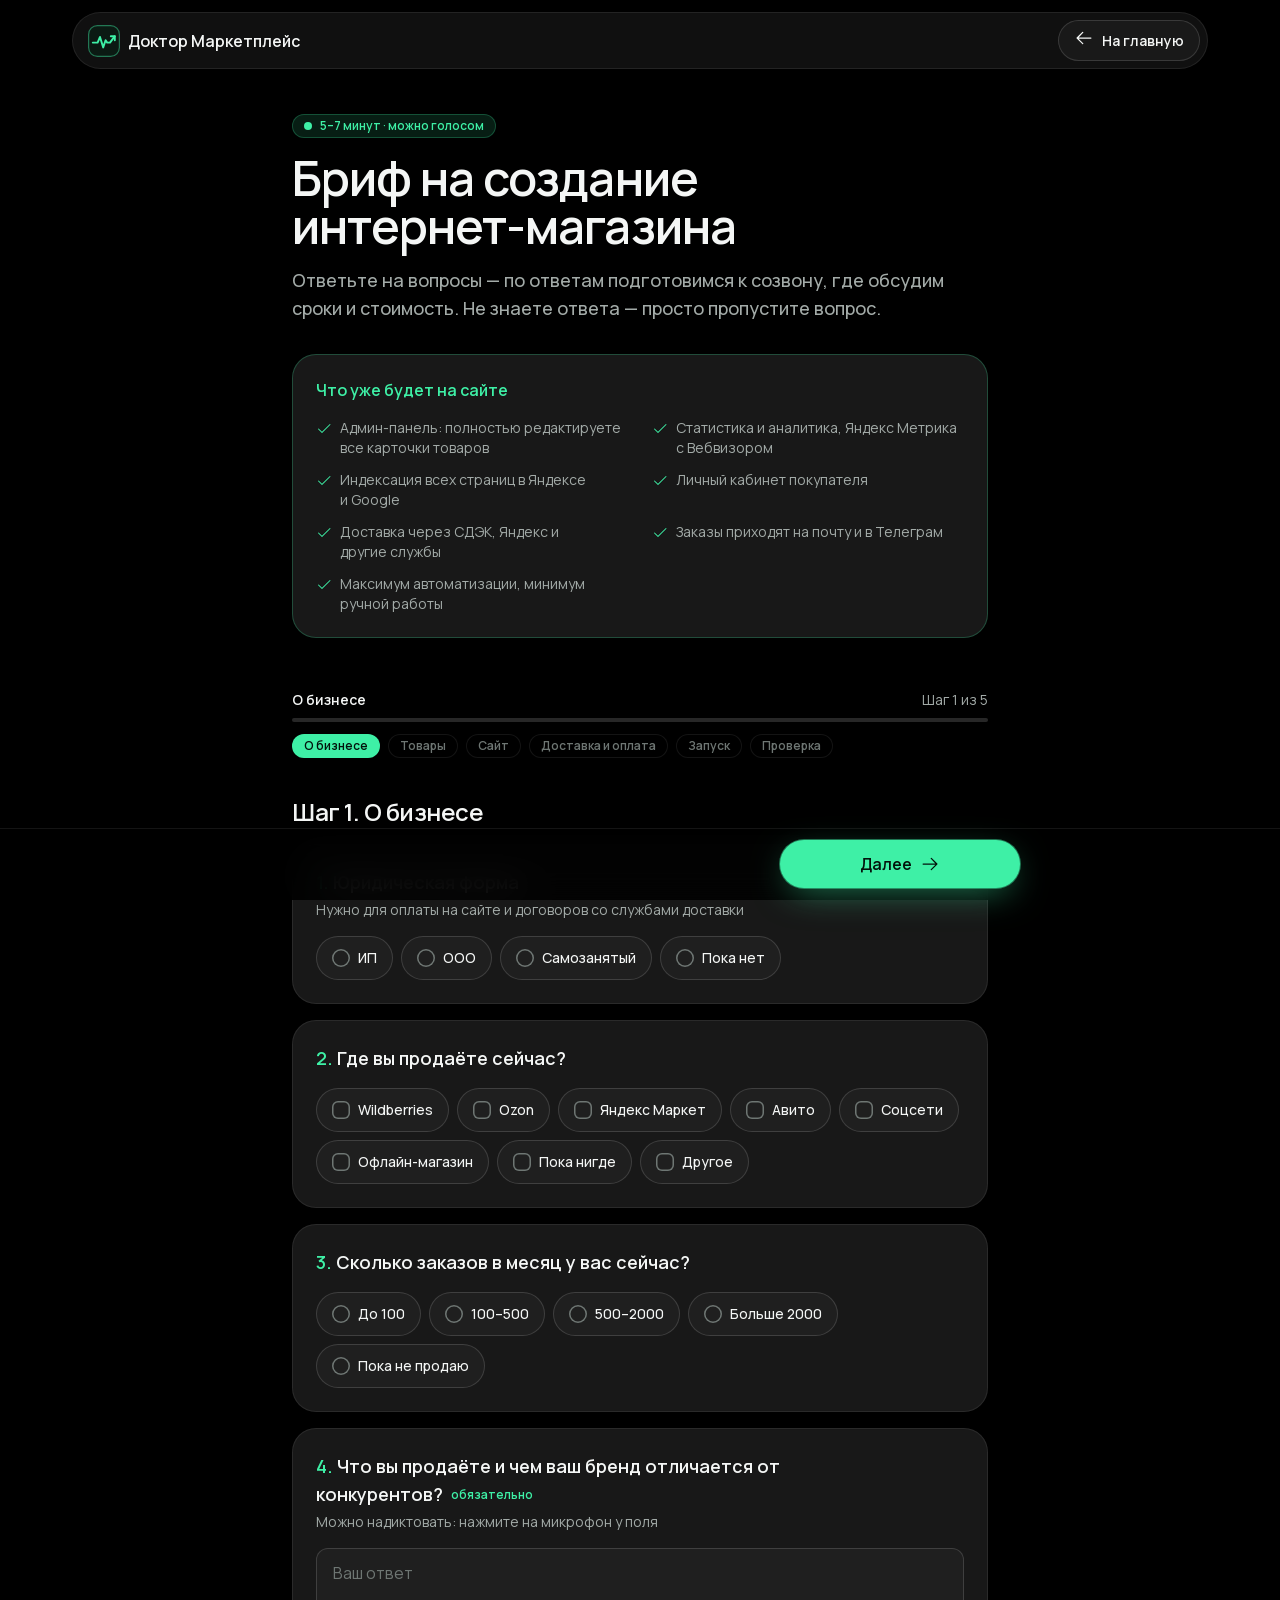
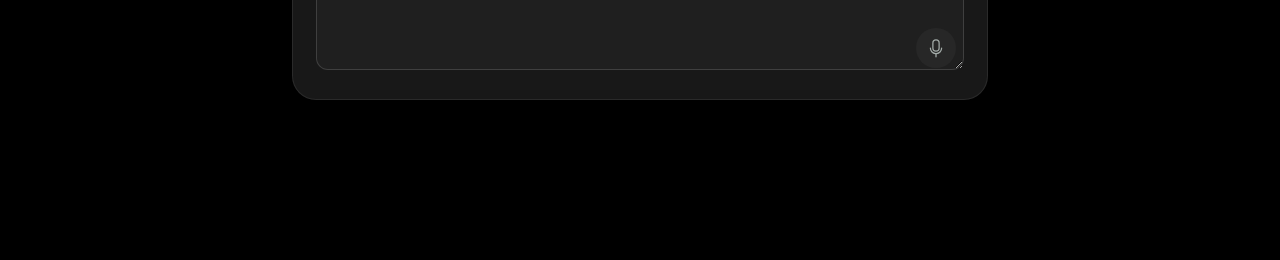
==== brief/index.html @ 6ad9aa46 "Концепт сайта «Доктор Маркетплейс» + бриф на создание интернет-магазина Co-Authored-By: Claude Opus " ====
<!doctype html>
<html lang="ru" class="no-js">
<head>
<meta charset="utf-8">
<meta name="viewport" content="width=device-width, initial-scale=1, viewport-fit=cover">
<title>Бриф на создание интернет-магазина — Доктор Маркетплейс</title>
<meta name="description" content="Бриф на сайт для селлера: 19 вопросов за 5–7 минут, отвечать можно голосом. По ответам подготовимся к созвону и обсудим сроки и стоимость.">
<meta name="robots" content="noindex, nofollow">
<meta name="theme-color" content="#000000">
<meta property="og:type" content="website">
<meta property="og:locale" content="ru_RU">
<meta property="og:title" content="Бриф на создание интернет-магазина">
<meta property="og:description" content="19 вопросов за 5–7 минут, можно голосом. Доктор Маркетплейс × OS Ecom.">
<meta property="og:image" content="https://i78424325.github.io/doctor-marketplace/img/og.png">
<meta name="twitter:card" content="summary_large_image">
<link rel="icon" href="../favicon.svg" type="image/svg+xml">
<link rel="preload" href="../fonts/manrope-cyrillic.woff2" as="font" type="font/woff2" crossorigin>
<link rel="stylesheet" href="../css/fonts.css?v=11192016">
<link rel="stylesheet" href="../css/style.css?v=11192016">
<link rel="stylesheet" href="../css/brief.css?v=11192016">
</head>
<body>
<a class="skip" href="#bsteps">Перейти к вопросам</a>
<header>
  <nav class="nav" aria-label="Основное меню">
    <a class="logo" href="../" aria-label="Доктор Маркетплейс — на главную"><svg viewBox="0 0 40 40" aria-hidden="true" focusable="false"><rect x=".75" y=".75" width="38.5" height="38.5" rx="11" fill="#0B1A13" stroke="#3EF0A6" stroke-opacity=".45" stroke-width="1.5"/><path d="M6 22h6l3-7 4 13 3-9 2 3h3.5l6-8" fill="none" stroke="#3EF0A6" stroke-width="2.4" stroke-linecap="round" stroke-linejoin="round"/><path d="M28.5 14h5v5" fill="none" stroke="#3EF0A6" stroke-width="2.4" stroke-linecap="round" stroke-linejoin="round"/></svg><span>Доктор Маркетплейс</span></a>
    <a class="btn btn-ghost btn-sm nav-back" href="../#sait" aria-label="На главную"><span class="flip"><svg class="i" aria-hidden="true" focusable="false" xmlns="http://www.w3.org/2000/svg" viewBox="0 0 256 256" fill="currentColor"><path d="M221.66,133.66l-72,72a8,8,0,0,1-11.32-11.32L196.69,136H40a8,8,0,0,1,0-16H196.69L138.34,61.66a8,8,0,0,1,11.32-11.32l72,72A8,8,0,0,1,221.66,133.66Z"/></svg></span><span class="nav-back-t">На главную</span></a>
  </nav>
</header>
<main class="bshell" id="main">
  <div class="bintro">
    <span class="chip chip-accent"><i class="dot"></i>5–7 минут · можно голосом</span>
    <h1 class="heading-2">Бриф на создание интернет-магазина</h1>
    <p>Ответьте на вопросы — по ответам подготовимся к созвону, где обсудим сроки и стоимость. Не знаете ответа — просто пропустите вопрос.</p>
  </div>
  <section class="base-box" aria-labelledby="base-h">
    <h2 id="base-h">Что уже будет на сайте</h2>
    <ul>
      <li><svg class="i" aria-hidden="true" focusable="false" xmlns="http://www.w3.org/2000/svg" viewBox="0 0 256 256" fill="currentColor"><path d="M229.66,77.66l-128,128a8,8,0,0,1-11.32,0l-56-56a8,8,0,0,1,11.32-11.32L96,188.69,218.34,66.34a8,8,0,0,1,11.32,11.32Z"/></svg><span>Админ-панель: полностью редактируете все карточки товаров</span></li>
      <li><svg class="i" aria-hidden="true" focusable="false" xmlns="http://www.w3.org/2000/svg" viewBox="0 0 256 256" fill="currentColor"><path d="M229.66,77.66l-128,128a8,8,0,0,1-11.32,0l-56-56a8,8,0,0,1,11.32-11.32L96,188.69,218.34,66.34a8,8,0,0,1,11.32,11.32Z"/></svg><span>Статистика и аналитика, Яндекс Метрика с Вебвизором</span></li>
      <li><svg class="i" aria-hidden="true" focusable="false" xmlns="http://www.w3.org/2000/svg" viewBox="0 0 256 256" fill="currentColor"><path d="M229.66,77.66l-128,128a8,8,0,0,1-11.32,0l-56-56a8,8,0,0,1,11.32-11.32L96,188.69,218.34,66.34a8,8,0,0,1,11.32,11.32Z"/></svg><span>Индексация всех страниц в Яндексе и Google</span></li>
      <li><svg class="i" aria-hidden="true" focusable="false" xmlns="http://www.w3.org/2000/svg" viewBox="0 0 256 256" fill="currentColor"><path d="M229.66,77.66l-128,128a8,8,0,0,1-11.32,0l-56-56a8,8,0,0,1,11.32-11.32L96,188.69,218.34,66.34a8,8,0,0,1,11.32,11.32Z"/></svg><span>Личный кабинет покупателя</span></li>
      <li><svg class="i" aria-hidden="true" focusable="false" xmlns="http://www.w3.org/2000/svg" viewBox="0 0 256 256" fill="currentColor"><path d="M229.66,77.66l-128,128a8,8,0,0,1-11.32,0l-56-56a8,8,0,0,1,11.32-11.32L96,188.69,218.34,66.34a8,8,0,0,1,11.32,11.32Z"/></svg><span>Доставка через СДЭК, Яндекс и другие службы</span></li>
      <li><svg class="i" aria-hidden="true" focusable="false" xmlns="http://www.w3.org/2000/svg" viewBox="0 0 256 256" fill="currentColor"><path d="M229.66,77.66l-128,128a8,8,0,0,1-11.32,0l-56-56a8,8,0,0,1,11.32-11.32L96,188.69,218.34,66.34a8,8,0,0,1,11.32,11.32Z"/></svg><span>Заказы приходят на почту и в Телеграм</span></li>
      <li><svg class="i" aria-hidden="true" focusable="false" xmlns="http://www.w3.org/2000/svg" viewBox="0 0 256 256" fill="currentColor"><path d="M229.66,77.66l-128,128a8,8,0,0,1-11.32,0l-56-56a8,8,0,0,1,11.32-11.32L96,188.69,218.34,66.34a8,8,0,0,1,11.32,11.32Z"/></svg><span>Максимум автоматизации, минимум ручной работы</span></li>
    </ul>
  </section>
  <p class="restore" id="restore" hidden><svg class="i" aria-hidden="true" focusable="false" xmlns="http://www.w3.org/2000/svg" viewBox="0 0 256 256" fill="currentColor"><path d="M128,24A104,104,0,1,0,232,128,104.11,104.11,0,0,0,128,24Zm0,192a88,88,0,1,1,88-88A88.1,88.1,0,0,1,128,216Zm64-88a8,8,0,0,1-8,8H128a8,8,0,0,1-8-8V72a8,8,0,0,1,16,0v48h48A8,8,0,0,1,192,128Z"/></svg><span>Мы сохранили ваши ответы с прошлого раза.</span><button type="button" id="restart">Начать заново</button></p>
  <div class="bprog" id="bprog">
    <div class="bprog-row"><b id="bprog-title">О бизнесе</b><span id="bprog-step">Шаг 1 из 5</span></div>
    <div class="bar"><i id="bar"></i></div>
    <div class="pills" id="pills" aria-label="Шаги брифа"></div>
  </div>
  <div id="bsteps"></div>
</main>
<div class="bnav"><div class="bnav-in">
  <button type="button" class="btn btn-ghost" id="back" hidden><span class="flip"><svg class="i" aria-hidden="true" focusable="false" xmlns="http://www.w3.org/2000/svg" viewBox="0 0 256 256" fill="currentColor"><path d="M221.66,133.66l-72,72a8,8,0,0,1-11.32-11.32L196.69,136H40a8,8,0,0,1,0-16H196.69L138.34,61.66a8,8,0,0,1,11.32-11.32l72,72A8,8,0,0,1,221.66,133.66Z"/></svg></span><span>Назад</span></button>
  <button type="button" class="btn btn-primary" id="next"><span>Далее</span><svg class="i" aria-hidden="true" focusable="false" xmlns="http://www.w3.org/2000/svg" viewBox="0 0 256 256" fill="currentColor"><path d="M221.66,133.66l-72,72a8,8,0,0,1-11.32-11.32L196.69,136H40a8,8,0,0,1,0-16H196.69L138.34,61.66a8,8,0,0,1,11.32-11.32l72,72A8,8,0,0,1,221.66,133.66Z"/></svg></button>
</div></div>
<div class="toast" id="toast" role="status" aria-live="polite"></div>
<script src="../js/voice.js?v=11192016"></script>
<script src="../js/brief.js?v=11192016"></script>
</body>
</html>
---- css/fonts.css ----
/* cyrillic-ext */
@font-face {
  font-family: 'Manrope';
  font-style: normal;
  font-weight: 400 700;
  font-display: swap;
  src: url(../fonts/manrope-cyrillic-ext.woff2) format('woff2');
  unicode-range: U+0460-052F, U+1C80-1C8A, U+20B4, U+2DE0-2DFF, U+A640-A69F, U+FE2E-FE2F;
}
/* cyrillic */
@font-face {
  font-family: 'Manrope';
  font-style: normal;
  font-weight: 400 700;
  font-display: swap;
  src: url(../fonts/manrope-cyrillic.woff2) format('woff2');
  unicode-range: U+0301, U+0400-045F, U+0490-0491, U+04B0-04B1, U+2116;
}
/* latin-ext */
@font-face {
  font-family: 'Manrope';
  font-style: normal;
  font-weight: 400 700;
  font-display: swap;
  src: url(../fonts/manrope-latin-ext.woff2) format('woff2');
  unicode-range: U+0100-02BA, U+02BD-02C5, U+02C7-02CC, U+02CE-02D7, U+02DD-02FF, U+0304, U+0308, U+0329, U+1D00-1DBF, U+1E00-1E9F, U+1EF2-1EFF, U+2020, U+20A0-20AB, U+20AD-20C4, U+2113, U+2C60-2C7F, U+A720-A7FF;
}
/* latin */
@font-face {
  font-family: 'Manrope';
  font-style: normal;
  font-weight: 400 700;
  font-display: swap;
  src: url(../fonts/manrope-latin.woff2) format('woff2');
  unicode-range: U+0000-00FF, U+0131, U+0152-0153, U+02BB-02BC, U+02C6, U+02DA, U+02DC, U+0304, U+0308, U+0329, U+2000-206F, U+20AC, U+2122, U+2191, U+2193, U+2212, U+2215, U+FEFF, U+FFFD;
}
---- css/style.css ----
/* Доктор Маркетплейс — концепт. Тёмная тема, мятный неон. Один шрифт: Manrope. */
:root{
  --bg:#000000;--s1:#181818;--s2:#1F1F1F;--s3:#272727;--s4:#313131;
  --line:rgba(255,255,255,.08);--line2:rgba(255,255,255,.14);
  --text:#F4F6F5;--muted:#A3ABA8;--dim:#6E7673;
  --accent:#3EF0A6;--accent2:#1FD08A;--ink:#03130C;
  --a12:rgba(62,240,166,.12);--a24:rgba(62,240,166,.24);--a40:rgba(62,240,166,.4);
  --wb:#CB11AB;--ozon:#005BFF;--danger:#FF6B6B;
  --ease:cubic-bezier(.22,1,.36,1);--sine:cubic-bezier(.45,0,.55,1);
  --r2:8px;--r3:12px;--r4:16px;--r5:24px;--rf:9999px;
  --gut:16px;
}
@media (min-width:768px){:root{--gut:24px}}
@media (min-width:1100px){:root{--gut:32px}}
*,*::before,*::after{box-sizing:border-box}
html{-webkit-text-size-adjust:100%;scroll-behavior:smooth;scroll-padding-top:96px}
body{margin:0;background:var(--bg);color:var(--text);font-family:'Manrope',system-ui,-apple-system,'Segoe UI',sans-serif;font-size:16px;line-height:24px;-webkit-font-smoothing:antialiased;overflow-x:hidden}
img{max-width:100%;display:block}
a{color:inherit;text-decoration:none}
button{font:inherit;color:inherit;background:none;border:0;padding:0;cursor:pointer}
input,textarea,select{font:inherit;color:inherit}
:focus-visible{outline:2px solid var(--accent);outline-offset:3px}
.i{width:1em;height:1em;flex-shrink:0}
.skip{position:absolute;left:16px;top:-64px;z-index:100;padding:8px 16px;border-radius:var(--rf);background:var(--accent);color:var(--ink);font-weight:600;transition:transform .3s var(--ease)}
.skip:focus{transform:translateY(80px)}
.wrap{max-width:1200px;margin:0 auto;padding-left:max(var(--gut),env(safe-area-inset-left,0px));padding-right:max(var(--gut),env(safe-area-inset-right,0px))}
.sec{padding-block:64px}
@media (min-width:1100px){.sec{padding-block:96px}}
.visually-hidden{position:absolute!important;width:1px;height:1px;overflow:hidden;clip:rect(0 0 0 0);white-space:nowrap}

/* текстовые стили (шкала Tailwind) */
h1,h2,h3,h4,p{margin:0}
.heading-1,.heading-2,.heading-3,.heading-4,.heading-5,.heading-6{font-weight:600;text-wrap:balance;letter-spacing:-.02em}
.heading-1{font-size:36px;line-height:40px}
.heading-2{font-size:30px;line-height:36px}
.heading-3{font-size:24px;line-height:32px}
.heading-4{font-size:24px;line-height:32px}
.heading-5{font-size:20px;line-height:28px}
.heading-6{font-size:20px;line-height:28px}
@media (min-width:768px){.heading-1{font-size:48px;line-height:48px}.heading-2{font-size:36px;line-height:40px}.heading-3{font-size:30px;line-height:36px}.heading-4{font-size:30px;line-height:36px}.heading-5{font-size:24px;line-height:32px}}
@media (min-width:1100px){.heading-1{font-size:60px;line-height:60px}.heading-2{font-size:48px;line-height:48px}.heading-3{font-size:36px;line-height:40px}}
.title-1{font-size:20px;line-height:28px;font-weight:500}
.title-2{font-size:18px;line-height:28px;font-weight:500}
.title-3{font-size:16px;line-height:24px;font-weight:500}
.title-4{font-size:14px;line-height:20px;font-weight:500}
.body-1{font-size:16px;line-height:24px;font-weight:600}
.body-2{font-size:16px;line-height:24px;font-weight:500}
.body-3{font-size:16px;line-height:24px;font-weight:400}
.body-4{font-size:14px;line-height:20px;font-weight:600}
.body-5{font-size:14px;line-height:20px;font-weight:500}
.body-6{font-size:14px;line-height:20px;font-weight:400}
.caption-1{font-size:14px;line-height:20px;font-weight:500}
.caption-3{font-size:12px;line-height:16px;font-weight:600}
.caption-4{font-size:12px;line-height:16px;font-weight:500}
.caption-5{font-size:12px;line-height:16px;font-weight:400}
p,li{text-wrap:pretty}
.muted{color:var(--muted)}
.accent{color:var(--accent)}

/* кнопки */
.btn{position:relative;display:inline-flex;align-items:center;justify-content:center;gap:8px;border-radius:var(--rf);padding:12px 24px;font-size:16px;line-height:24px;font-weight:600;text-align:center;overflow:hidden;isolation:isolate;transition:transform .5s var(--ease),background-color .3s var(--ease),box-shadow .3s var(--ease),color .3s var(--ease)}
.btn .i{font-size:20px}
.btn-lg{padding:16px 24px;font-size:18px;line-height:28px}
.btn-sm{padding:8px 16px;font-size:14px;line-height:20px}
.btn-primary{background:var(--accent);color:var(--ink);box-shadow:0 0 0 1px rgba(62,240,166,.45),0 10px 36px -10px rgba(62,240,166,.6)}
.btn-primary:hover{box-shadow:0 0 0 1px rgba(62,240,166,.7),0 16px 56px -12px rgba(62,240,166,.75)}
.btn-primary::after{content:"";position:absolute;top:0;bottom:0;left:-30%;width:40%;background:linear-gradient(105deg,transparent,rgba(255,255,255,.6),transparent);transform:translateX(-160%) skewX(-12deg);animation:shine 4.2s var(--ease) infinite;z-index:-1}
.btn-primary>*{position:relative}
@keyframes shine{0%,60%{transform:translateX(-160%) skewX(-12deg)}100%{transform:translateX(420%) skewX(-12deg)}}
.btn-ghost{background:rgba(255,255,255,.04);color:var(--text);box-shadow:inset 0 0 0 1px var(--line2)}
.btn-ghost:hover{background:rgba(255,255,255,.08)}
.btn:active{transform:scale(.98)}
.btn[disabled]{opacity:.55;pointer-events:none}
.link-arrow{display:inline-flex;align-items:center;gap:8px;color:var(--muted);font-weight:600;transition:color .3s var(--ease)}
.link-arrow:hover{color:var(--text)}
.link-arrow .i{transition:transform .5s var(--ease)}
.link-arrow:hover .i{transform:translateY(2px)}

/* чипы и точки */
.chip{display:inline-flex;align-items:center;gap:8px;padding:4px 12px;border-radius:var(--rf);background:rgba(255,255,255,.03);box-shadow:inset 0 0 0 1px var(--line2);font-size:12px;line-height:16px;font-weight:600;color:var(--muted)}
.chip-accent{color:var(--accent);background:var(--a12);box-shadow:inset 0 0 0 1px var(--a24)}
.dot{width:8px;height:8px;border-radius:50%;background:var(--accent);animation:pulse 2s infinite}
.dot-wb{background:var(--wb);animation:none}.dot-ozon{background:var(--ozon);animation:none}
@keyframes pulse{0%{box-shadow:0 0 0 0 rgba(62,240,166,.55)}70%{box-shadow:0 0 0 10px rgba(62,240,166,0)}100%{box-shadow:0 0 0 0 rgba(62,240,166,0)}}

/* навигация */
.nav{position:fixed;z-index:50;top:calc(12px + env(safe-area-inset-top,0px));left:50%;transform:translateX(-50%);width:min(1136px,calc(100% - 24px));display:flex;align-items:center;gap:8px;padding:8px 8px 8px 16px;border-radius:var(--rf);background:rgba(24,24,24,.7);box-shadow:inset 0 0 0 1px var(--line);-webkit-backdrop-filter:blur(16px) saturate(140%);backdrop-filter:blur(16px) saturate(140%);transition:background-color .3s var(--ease),box-shadow .3s var(--ease)}
.nav.scrolled{background:rgba(16,16,16,.86);box-shadow:inset 0 0 0 1px var(--line2),0 16px 40px -16px rgba(0,0,0,.8)}
.logo{display:flex;align-items:center;gap:8px;font-weight:600;font-size:16px;line-height:24px;white-space:nowrap}
.logo svg{width:32px;height:32px}
.nav-links{display:none;gap:4px;margin-left:auto}
.nav-links a{padding:8px 12px;border-radius:var(--rf);color:var(--muted);font-size:14px;line-height:20px;font-weight:500;transition:color .3s var(--ease),background-color .3s var(--ease)}
.nav-links a:hover,.nav-links a[aria-current="true"]{color:var(--text);background:rgba(255,255,255,.06)}
.roll{display:inline-grid;overflow:hidden;height:20px}
.roll span{grid-area:1/1;transition:transform .5s var(--ease)}
.roll span+span{transform:translateY(100%)}
.nav-links a:hover .roll span:first-child{transform:translateY(-100%)}
.nav-links a:hover .roll span+span{transform:translateY(0)}
.nav .nav-cta{margin-left:auto}
.menu-btn{width:40px;height:40px;border-radius:var(--rf);display:grid;place-items:center;background:rgba(255,255,255,.06);flex-shrink:0}
.menu-btn span{display:block;width:16px;height:2px;border-radius:2px;background:var(--text);transition:transform .5s var(--ease),opacity .3s var(--ease);grid-area:1/1}
.menu-btn span:first-child{transform:translateY(-4px)}.menu-btn span:last-child{transform:translateY(4px)}
.menu-open .menu-btn span:first-child{transform:rotate(45deg)}.menu-open .menu-btn span:last-child{transform:rotate(-45deg)}
@media (min-width:1024px){.nav-links{display:flex}.nav .nav-cta{margin-left:8px}.menu-btn{display:none}}
@media (max-width:420px){.nav .nav-cta{display:none}.menu-btn{margin-left:auto}}
.mobile-menu{position:fixed;inset:0;z-index:45;display:flex;flex-direction:column;justify-content:center;gap:8px;padding:96px max(24px,env(safe-area-inset-left,0px)) 48px;background:rgba(0,0,0,.88);-webkit-backdrop-filter:blur(24px);backdrop-filter:blur(24px);opacity:0;pointer-events:none;transition:opacity .4s var(--ease)}
.menu-open .mobile-menu{opacity:1;pointer-events:auto}
.mobile-menu a{font-size:30px;line-height:36px;font-weight:600;padding:8px 0;opacity:0;transform:translateY(24px);transition:opacity .5s var(--ease),transform .5s var(--ease)}
.menu-open .mobile-menu a{opacity:1;transform:none}
.menu-open .mobile-menu a:nth-child(1){transition-delay:60ms}.menu-open .mobile-menu a:nth-child(2){transition-delay:120ms}.menu-open .mobile-menu a:nth-child(3){transition-delay:180ms}.menu-open .mobile-menu a:nth-child(4){transition-delay:240ms}.menu-open .mobile-menu a:nth-child(5){transition-delay:300ms}
.mobile-menu .btn{margin-top:24px;opacity:0;transform:translateY(24px);transition:opacity .5s var(--ease) .36s,transform .5s var(--ease) .36s}
.menu-open .mobile-menu .btn{opacity:1;transform:none}
@media (min-width:1024px){.mobile-menu{display:none}}

/* первый экран */
.hero{position:relative;padding-top:120px;padding-bottom:48px;overflow:hidden}
@media (min-width:1100px){.hero{padding-top:152px;padding-bottom:96px}}
.hero::before{content:"";position:absolute;width:720px;height:720px;right:-240px;top:-200px;border-radius:50%;background:radial-gradient(closest-side,rgba(62,240,166,.16),transparent);pointer-events:none;filter:blur(8px)}
.hero-grid{position:relative;display:grid;gap:48px;align-items:center}
@media (min-width:1100px){.hero-grid{grid-template-columns:minmax(0,1.08fr) minmax(0,.92fr);gap:64px}}
.hero h1{margin-top:24px;max-width:680px;background:linear-gradient(90deg,#FFFFFF,#9B9B9B);-webkit-background-clip:text;background-clip:text;color:transparent}
.mark{position:relative;white-space:nowrap}
.mark::after{content:"";position:absolute;left:-4px;right:-4px;bottom:.04em;height:.34em;border-radius:6px;background:var(--mk);opacity:.55;transform:scaleX(0);transform-origin:left center;transition:transform 1s var(--ease)}
.mark.on::after{transform:scaleX(1)}
.mark-wb{--mk:var(--wb)}.mark-ozon{--mk:var(--ozon)}
.mark-ozon::after{transition-delay:.35s}
.hero-lead{margin-top:24px;max-width:600px;color:var(--muted);font-size:18px;line-height:28px;font-weight:500}
.hero-cta{margin-top:32px;display:flex;flex-wrap:wrap;align-items:center;gap:16px 24px}
@media (max-width:560px){.hero-cta .btn{width:100%}}
.founder-mini{margin-top:32px;display:flex;align-items:center;gap:12px}
.founder-mini img{width:44px;height:44px;border-radius:50%;object-fit:cover;box-shadow:0 0 0 2px var(--bg),0 0 0 4px var(--a40)}
.founder-mini b{display:block;font-size:14px;line-height:20px;font-weight:600}
.founder-mini span{font-size:12px;line-height:16px;color:var(--muted)}
.stats-strip{margin-top:40px;display:grid;grid-template-columns:repeat(3,minmax(0,1fr));gap:8px;max-width:600px}
.stats-strip div{padding:12px;border-radius:var(--r4);background:rgba(255,255,255,.03);box-shadow:inset 0 0 0 1px var(--line)}
.stats-strip b{display:block;font-size:24px;line-height:32px;font-weight:600;color:var(--text)}
.stats-strip span{display:block;font-size:12px;line-height:16px;color:var(--muted)}
@media (min-width:768px){.stats-strip div{padding:16px}.stats-strip b{font-size:30px;line-height:36px}}

/* карточка «Пульс магазина» */
.pulse-wrap{position:relative;padding:16px 0}
.pulse-card{position:relative;border-radius:var(--r5);background:var(--s1);box-shadow:inset 0 0 0 1px var(--line),0 48px 120px -48px rgba(62,240,166,.35);padding:16px;animation:float 7s var(--sine) infinite}
@media (min-width:768px){.pulse-card{padding:24px}}
@keyframes float{0%,100%{transform:translateY(0)}50%{transform:translateY(-8px)}}
.pc-head{display:flex;align-items:center;justify-content:space-between;gap:12px}
.pc-head .title-3{display:flex;align-items:center;gap:8px;font-weight:600}
.chart{display:block;width:100%;height:auto;margin-top:16px;overflow:visible}
.chart .grid line{stroke:rgba(255,255,255,.06);stroke-width:1}
.chart .line{fill:none;stroke:var(--accent);stroke-width:3;stroke-linecap:round;stroke-linejoin:round;filter:drop-shadow(0 0 6px rgba(62,240,166,.75))}
.chart .area{fill:rgba(62,240,166,.09);opacity:0;transition:opacity 1.2s var(--ease) 2.1s}
.chart.on .area{opacity:1}
.chart .pt{fill:#FFFFFF;filter:drop-shadow(0 0 8px var(--accent))}
.chart .halo{fill:var(--accent);opacity:.25;transform-box:fill-box;transform-origin:center;animation:halo 2s var(--ease) infinite}
@keyframes halo{0%{transform:scale(.6);opacity:.45}100%{transform:scale(2.6);opacity:0}}
.chart-labels{display:flex;justify-content:space-between;margin-top:8px;font-size:12px;line-height:16px;color:var(--dim)}
.notes{margin-top:16px;display:grid;gap:8px}
.note{display:flex;align-items:center;gap:12px;padding:12px;border-radius:var(--r3);background:var(--s2);box-shadow:inset 0 0 0 1px var(--line);opacity:0;transform:translateY(16px);transition:opacity .6s var(--ease),transform .6s var(--ease)}
.note.on{opacity:1;transform:none}
.note .ic{width:32px;height:32px;border-radius:var(--r2);display:grid;place-items:center;background:var(--a12);color:var(--accent);font-size:18px}
.note b{display:block;font-size:14px;line-height:20px;font-weight:600}
.note span{display:block;font-size:12px;line-height:16px;color:var(--muted)}
.note time{margin-left:auto;font-size:12px;line-height:16px;color:var(--dim)}
.float-chip{position:absolute;z-index:2;display:inline-flex;align-items:center;gap:8px;padding:8px 12px;border-radius:var(--rf);background:rgba(31,31,31,.92);box-shadow:inset 0 0 0 1px var(--line2),0 12px 32px -12px rgba(0,0,0,.8);font-size:12px;line-height:16px;font-weight:600;animation:float 6s var(--sine) infinite}
.float-chip.fc1{left:-8px;top:-4px;animation-delay:-2s}
.float-chip.fc2{right:-4px;bottom:-4px;animation-delay:-4s}
@media (min-width:1100px){.float-chip.fc1{left:-28px}.float-chip.fc2{right:-20px}}

/* шапки секций */
.sec-head{max-width:720px}
.sec-head .heading-2{margin-top:16px}
.sec-head p{margin-top:16px;color:var(--muted);font-size:18px;line-height:28px;font-weight:500}
.sec-head.center{margin-inline:auto;text-align:center}

/* «Это про вас?» */
.persona-box{margin-top:40px;border-radius:var(--r5);background:var(--s1);box-shadow:inset 0 0 0 1px var(--line);padding:16px}
@media (min-width:768px){.persona-box{padding:32px}}
.seg{position:relative;display:grid;grid-template-columns:repeat(3,minmax(0,1fr));padding:4px;border-radius:var(--rf);background:var(--bg);box-shadow:inset 0 0 0 1px var(--line);max-width:560px}
.seg-pill{position:absolute;top:4px;bottom:4px;left:4px;width:calc((100% - 8px)/3);border-radius:var(--rf);background:var(--accent);box-shadow:0 8px 24px -8px rgba(62,240,166,.6);transition:transform .5s var(--ease)}
.seg button{position:relative;z-index:1;padding:8px 8px;border-radius:var(--rf);font-size:12px;line-height:16px;font-weight:600;color:var(--muted);transition:color .3s var(--ease)}
@media (min-width:560px){.seg button{font-size:14px;line-height:20px;padding:8px 16px}}
.seg button[aria-selected="true"]{color:var(--ink)}
.persona{display:grid;gap:24px;margin-top:24px}
@media (min-width:900px){.persona{grid-template-columns:minmax(0,1fr) minmax(0,1fr);gap:48px;align-items:center;margin-top:32px}}
.persona[hidden]{display:none}
.persona.show{animation:fadeUp .6s var(--ease)}
.persona .heading-4 em{font-style:normal;color:var(--accent)}
.persona ul{list-style:none;margin:0;padding:0;display:grid;gap:12px}
.persona li{display:flex;gap:12px;align-items:flex-start;color:var(--muted)}
.persona li .i{color:var(--accent);font-size:20px;margin-top:2px}
.persona .btn{margin-top:24px}
@keyframes fadeUp{from{opacity:0;transform:translateY(16px)}to{opacity:1;transform:none}}

/* услуги */
.svc-grid{margin-top:40px;display:grid;gap:16px}
@media (min-width:768px){.svc-grid{grid-template-columns:repeat(2,minmax(0,1fr))}}
@media (min-width:1100px){.svc-grid{grid-template-columns:repeat(3,minmax(0,1fr))}}
.svc{position:relative;display:flex;flex-direction:column;padding:24px;border-radius:var(--r5);background:var(--s1);box-shadow:inset 0 0 0 1px var(--line);overflow:hidden;transition:box-shadow .3s var(--ease),transform .5s var(--ease)}
.spot::before{content:"";position:absolute;inset:0;background:radial-gradient(360px circle at var(--mx,50%) var(--my,0%),rgba(62,240,166,.11),transparent 60%);opacity:0;transition:opacity .3s var(--ease);pointer-events:none}
.spot:hover::before{opacity:1}
.svc:hover{box-shadow:inset 0 0 0 1px rgba(62,240,166,.28);transform:translateY(-4px)}
.svc .ic{width:48px;height:48px;border-radius:var(--r3);display:grid;place-items:center;background:var(--a12);color:var(--accent);font-size:24px;box-shadow:inset 0 0 0 1px rgba(62,240,166,.2)}
.svc h3{margin-top:24px}
.svc>p{margin-top:8px;color:var(--muted)}
.svc ul{list-style:none;margin:16px 0 0;padding:0;display:grid;gap:8px}
.svc ul[hidden]{display:none}
.svc.open ul{animation:fadeUp .5s var(--ease)}
.svc li{display:flex;gap:8px;align-items:flex-start;font-size:14px;line-height:20px;color:var(--muted)}
.svc li .i{color:var(--accent);font-size:16px;margin-top:2px}
.svc-foot{margin-top:auto;padding-top:24px;display:flex;align-items:center;justify-content:space-between;gap:12px;flex-wrap:wrap}
.svc-more{display:inline-flex;align-items:center;gap:6px;font-size:14px;line-height:20px;font-weight:600;color:var(--muted);transition:color .3s var(--ease)}
.svc-more:hover{color:var(--text)}
.svc-more .i{transition:transform .5s var(--ease)}
.svc.open .svc-more .i{transform:rotate(180deg)}
.svc-want{font-size:14px;line-height:20px;font-weight:600;color:var(--accent);display:inline-flex;align-items:center;gap:6px}
.svc-want .i{transition:transform .5s var(--ease)}
.svc-want:hover .i{transform:translateX(4px)}
.svc-new{box-shadow:inset 0 0 0 1px var(--a40),0 24px 80px -40px rgba(62,240,166,.5)}
@media (min-width:1100px){.svc-new{grid-column:span 2}}
.svc-new .badge{position:absolute;top:24px;right:24px}
.svc-new .mini-site{margin-top:24px;display:none}
@media (min-width:1100px){.svc-new{flex-direction:row;gap:32px}.svc-new .svc-body{flex:1;display:flex;flex-direction:column}.svc-new .mini-site{display:block;width:240px;flex-shrink:0;margin-top:0}}
.mini-site{border-radius:var(--r4);background:var(--s2);box-shadow:inset 0 0 0 1px var(--line);padding:12px}
.mini-site .bar{display:flex;gap:6px;margin-bottom:12px}.mini-site .bar i{width:8px;height:8px;border-radius:50%;background:var(--s4)}
.mini-site .blk{height:12px;border-radius:6px;background:var(--s3);margin-top:8px}
.mini-site .blk.w60{width:60%}.mini-site .blk.w80{width:80%}
.mini-site .hero-blk{height:64px;border-radius:var(--r2);background:var(--a12);box-shadow:inset 0 0 0 1px var(--a24)}
.mini-site .cards{display:grid;grid-template-columns:repeat(3,1fr);gap:6px;margin-top:8px}.mini-site .cards i{height:40px;border-radius:6px;background:var(--s3)}

/* цифры */
.stats{margin-top:40px;display:grid;grid-template-columns:repeat(2,minmax(0,1fr));gap:12px}
@media (min-width:1100px){.stats{grid-template-columns:repeat(4,minmax(0,1fr));gap:16px}}
.stat{padding:24px 16px;border-radius:var(--r5);background:var(--s1);box-shadow:inset 0 0 0 1px var(--line)}
@media (min-width:768px){.stat{padding:32px 24px}}
.stat b{display:block;font-size:36px;line-height:40px;font-weight:600;letter-spacing:-.02em;color:var(--accent);text-shadow:0 0 32px rgba(62,240,166,.35)}
@media (min-width:768px){.stat b{font-size:48px;line-height:48px}}
.stat span{display:block;margin-top:12px;font-size:14px;line-height:20px;color:var(--muted)}

/* фраза, которая проявляется по словам */
.tagline{padding-block:96px}
@media (min-width:1100px){.tagline{padding-block:128px}}
.tagline p{max-width:920px;font-size:30px;line-height:36px;font-weight:600;letter-spacing:-.02em;text-wrap:balance}
@media (min-width:768px){.tagline p{font-size:48px;line-height:48px}}
@media (min-width:1100px){.tagline p{font-size:60px;line-height:60px}}
.tagline .w{color:rgba(244,246,245,.28);transition:color .7s var(--ease)}
.tagline .w.on{color:var(--text)}
.tagline .w.acc.on{color:var(--accent);text-shadow:0 0 40px rgba(62,240,166,.35)}

/* основатель */
.founder{display:grid;gap:32px;align-items:center}
@media (min-width:900px){.founder{grid-template-columns:minmax(0,.8fr) minmax(0,1.2fr);gap:64px}}
.portrait{position:relative;width:min(320px,100%);aspect-ratio:1;margin-inline:auto}
.portrait::before{content:"";position:absolute;inset:-6px;border-radius:50%;background:conic-gradient(from 0deg,var(--accent),transparent 30%,transparent 55%,var(--accent2),transparent 85%,var(--accent));animation:spin 8s linear infinite;filter:blur(1px)}
.portrait::after{content:"";position:absolute;inset:-48px;border-radius:50%;background:radial-gradient(closest-side,rgba(62,240,166,.18),transparent);z-index:-1}
.portrait img{position:relative;width:100%;height:100%;border-radius:50%;object-fit:cover;box-shadow:0 0 0 6px var(--bg)}
@keyframes spin{to{transform:rotate(360deg)}}
.portrait .chip{position:absolute;left:50%;bottom:-12px;transform:translateX(-50%);white-space:nowrap;background:rgba(24,24,24,.95)}
.founder ul{list-style:none;margin:24px 0 0;padding:0;display:grid;gap:12px}
.founder li{display:flex;gap:12px;align-items:flex-start}
.founder li .i{color:var(--accent);font-size:20px;margin-top:2px}
.why{margin-top:40px;display:grid;gap:12px}
@media (min-width:768px){.why{grid-template-columns:repeat(2,minmax(0,1fr));gap:16px}}
.why-item{position:relative;padding:24px;border-radius:var(--r5);background:var(--s1);box-shadow:inset 0 0 0 1px var(--line);overflow:hidden}
.why-item .ic{width:40px;height:40px;border-radius:var(--r3);display:grid;place-items:center;background:var(--a12);color:var(--accent);font-size:20px}
.why-item p{margin-top:16px;font-size:18px;line-height:28px;font-weight:500}

/* как работаем */
.steps{position:relative;margin-top:48px;display:grid;gap:24px}
@media (min-width:1100px){.steps{grid-template-columns:repeat(4,minmax(0,1fr));gap:24px}}
.steps-line{display:none}
@media (min-width:1100px){.steps-line{display:block;position:absolute;left:24px;right:24px;top:24px;height:2px;background:var(--s3);overflow:hidden;border-radius:2px}.steps-line i{position:absolute;inset:0;background:var(--accent);box-shadow:0 0 16px var(--accent);transform:scaleX(0);transform-origin:left;transition:transform 1.6s var(--ease)}.steps.in .steps-line i{transform:scaleX(1)}}
.step{position:relative;display:grid;grid-template-columns:48px minmax(0,1fr);gap:16px;align-items:start}
@media (min-width:1100px){.step{grid-template-columns:1fr;gap:24px}}
.step .num{position:relative;z-index:1;width:48px;height:48px;border-radius:50%;display:grid;place-items:center;background:var(--s1);box-shadow:inset 0 0 0 1px var(--a40);color:var(--accent);font-weight:600;font-size:16px;line-height:24px}
.step h3{font-size:18px;line-height:28px;font-weight:600}
.step p{margin-top:8px;color:var(--muted);font-size:14px;line-height:20px}

/* сайт для селлера */
.site-sec{position:relative;overflow:hidden}
.site-box{position:relative;border-radius:32px;background:var(--s1);box-shadow:inset 0 0 0 1px var(--a24),0 40px 140px -60px rgba(62,240,166,.45);padding:24px;overflow:hidden}
@media (min-width:768px){.site-box{padding:40px}}
@media (min-width:1100px){.site-box{padding:64px}}
.site-grid{display:grid;gap:40px;align-items:center}
@media (min-width:1100px){.site-grid{grid-template-columns:minmax(0,1.1fr) minmax(0,.9fr);gap:48px}}
.site-feats{margin-top:32px;display:grid;gap:12px}
@media (min-width:640px){.site-feats{grid-template-columns:repeat(2,minmax(0,1fr))}}
.site-feat{display:flex;gap:12px;align-items:flex-start;padding:16px;border-radius:var(--r4);background:var(--s2);box-shadow:inset 0 0 0 1px var(--line)}
.site-feat .i{font-size:20px;color:var(--accent);margin-top:2px}
.site-feat b{display:block;font-size:14px;line-height:20px;font-weight:600}
.site-feat span{display:block;margin-top:4px;font-size:12px;line-height:16px;color:var(--muted)}
.site-cta{margin-top:32px;display:flex;flex-wrap:wrap;align-items:center;gap:16px}
.site-cta .caption-4{display:inline-flex;align-items:center;gap:8px;color:var(--muted)}
@media (max-width:560px){.site-cta .btn{width:100%}}
.fan{position:relative;height:520px}
.phone{position:absolute;left:50%;top:0;width:236px;height:472px;margin-left:-118px;border-radius:36px;background:#0A0A0A;box-shadow:inset 0 0 0 1px var(--line2),0 0 0 6px #111,0 30px 80px -30px rgba(0,0,0,.9);overflow:hidden;transition:transform .7s var(--ease),opacity .5s var(--ease);cursor:pointer}
.phone img{width:100%;height:100%;object-fit:cover;object-position:top}
.phone figcaption{position:absolute;left:12px;right:12px;bottom:12px;padding:8px 12px;border-radius:var(--r3);background:rgba(0,0,0,.72);-webkit-backdrop-filter:blur(8px);backdrop-filter:blur(8px);font-size:12px;line-height:16px}
.phone figcaption b{display:block;font-size:14px;line-height:20px;font-weight:600}
.fan-nav{display:flex;justify-content:center;gap:8px;margin-top:16px}
.fan-nav button{width:8px;height:8px;border-radius:50%;background:var(--s4);transition:transform .3s var(--ease),background-color .3s var(--ease)}
.fan-nav button[aria-current="true"]{background:var(--accent);transform:scale(1.4)}
.fan-link{display:flex;justify-content:center;margin-top:16px}
@media (max-width:420px){.fan{height:470px}.phone{width:210px;height:420px;margin-left:-105px}}

/* партнёры */
.partners{display:grid;gap:16px;margin-top:40px}
@media (min-width:768px){.partners{grid-template-columns:repeat(3,minmax(0,1fr))}}
.partner{display:flex;flex-direction:column;gap:16px;padding:24px;border-radius:var(--r5);background:var(--s1);box-shadow:inset 0 0 0 1px var(--line)}
.partner>svg{height:40px;width:auto}
.partner p{color:var(--muted);font-size:14px;line-height:20px}
.partner-empty{align-items:center;justify-content:center;text-align:center;color:var(--dim);box-shadow:inset 0 0 0 1px var(--line);background:transparent;border:1px dashed var(--line2)}

/* вопросы */
.faq{margin-top:40px;display:grid;gap:8px;max-width:880px}
.faq details{border-radius:var(--r4);background:var(--s1);box-shadow:inset 0 0 0 1px var(--line);transition:box-shadow .3s var(--ease)}
.faq details[open]{box-shadow:inset 0 0 0 1px var(--a24)}
.faq summary{list-style:none;display:flex;align-items:center;justify-content:space-between;gap:16px;padding:16px 16px 16px 24px;cursor:pointer;font-size:18px;line-height:28px;font-weight:600}
.faq summary::-webkit-details-marker{display:none}
.faq summary .pm{width:32px;height:32px;border-radius:50%;display:grid;place-items:center;background:rgba(255,255,255,.06);flex-shrink:0;transition:transform .5s var(--ease),background-color .3s var(--ease)}
.faq details[open] summary .pm{transform:rotate(45deg);background:var(--a12);color:var(--accent)}
.faq .ans{padding:0 24px 24px;color:var(--muted)}
.faq details[open] .ans{animation:fadeUp .5s var(--ease)}

/* заявка */
.cta-box{display:grid;gap:32px;border-radius:32px;background:var(--s1);box-shadow:inset 0 0 0 1px var(--line);padding:24px}
@media (min-width:768px){.cta-box{padding:40px}}
@media (min-width:1100px){.cta-box{grid-template-columns:minmax(0,1fr) minmax(0,1fr);gap:64px;padding:64px}}
.cta-box ul{list-style:none;margin:24px 0 0;padding:0;display:grid;gap:12px}
.cta-box li{display:flex;gap:12px;align-items:flex-start;color:var(--muted)}
.cta-box li .i{color:var(--accent);font-size:20px;margin-top:2px}
.contacts{margin-top:32px;display:grid;gap:8px}
.contacts a{display:inline-flex;align-items:center;gap:12px;font-weight:600;transition:color .3s var(--ease)}
.contacts a:hover{color:var(--accent)}
.contacts .i{font-size:20px;color:var(--accent)}
.form{display:grid;gap:16px}
.field{display:grid;gap:8px}
.field label,.field .lbl{font-size:14px;line-height:20px;font-weight:500;color:var(--muted)}
.field label b{color:var(--accent);font-weight:600}
.inp{width:100%;padding:12px 16px;border-radius:var(--r3);background:var(--s2);border:1px solid var(--line2);color:var(--text);font-size:16px;line-height:24px;transition:border-color .3s var(--ease),box-shadow .3s var(--ease);-webkit-appearance:none;appearance:none}
.inp::placeholder{color:var(--dim)}
.inp:focus{outline:none;border-color:var(--accent);box-shadow:0 0 0 4px var(--a12)}
.inp[aria-invalid="true"]{border-color:var(--danger);box-shadow:0 0 0 4px rgba(255,107,107,.12)}
select.inp{background-image:url("data:image/svg+xml,%3Csvg xmlns='http://www.w3.org/2000/svg' width='12' height='8'%3E%3Cpath d='M1 1l5 5 5-5' stroke='%23A3ABA8' stroke-width='2' fill='none' stroke-linecap='round'/%3E%3C/svg%3E");background-repeat:no-repeat;background-position:right 16px center;padding-right:44px}
select.inp option{background:#1F1F1F;color:#F4F6F5}
textarea.inp{min-height:112px;resize:vertical;padding-right:56px}
.err{font-size:12px;line-height:16px;color:var(--danger);min-height:0}
.err:empty{display:none}
.voice-wrap{position:relative}
.mic{position:absolute;right:8px;bottom:8px;width:40px;height:40px;border-radius:50%;display:grid;place-items:center;background:var(--s3);color:var(--muted);font-size:20px;transition:background-color .3s var(--ease),color .3s var(--ease),transform .5s var(--ease)}
.mic:hover{color:var(--text);transform:scale(1.06)}
.mic.rec{background:#FF4D4D;color:#FFFFFF;animation:rec 1.4s infinite}
@keyframes rec{0%{box-shadow:0 0 0 0 rgba(255,77,77,.6)}70%{box-shadow:0 0 0 14px rgba(255,77,77,0)}100%{box-shadow:0 0 0 0 rgba(255,77,77,0)}}
.voice-status{font-size:12px;line-height:16px;color:var(--muted)}
.voice-status:empty{display:none}
.voice-status[data-state="live"]{color:#FF8A8A}
.voice-status[data-state="warn"]{color:#F5C062}
.check{display:flex;gap:12px;align-items:flex-start;font-size:12px;line-height:16px;color:var(--muted);cursor:pointer}
.check input{position:absolute;opacity:0;width:1px;height:1px}
.check .box{width:20px;height:20px;flex-shrink:0;border-radius:6px;border:1px solid var(--line2);background:var(--s2);display:grid;place-items:center;color:var(--ink);transition:background-color .3s var(--ease),border-color .3s var(--ease)}
.check .box .i{font-size:14px;transform:scale(0);transition:transform .3s var(--ease)}
.check input:checked+.box{background:var(--accent);border-color:var(--accent)}
.check input:checked+.box .i{transform:scale(1)}
.check input:focus-visible+.box{outline:2px solid var(--accent);outline-offset:2px}
.check a{color:var(--text);text-decoration:underline;text-decoration-color:var(--line2);text-underline-offset:2px}
.check.invalid .box{border-color:var(--danger)}
.form .btn{width:100%}
.btn.loading{pointer-events:none}
.btn.loading>span{opacity:0}
.btn.loading::before{content:"";position:absolute;inset:0;z-index:2;background:linear-gradient(90deg,transparent,rgba(3,19,12,.35),transparent);animation:loadbar 1s var(--ease) infinite}
@keyframes loadbar{from{transform:translateX(-100%)}to{transform:translateX(100%)}}
.demo-note{font-size:12px;line-height:16px;color:var(--dim);text-align:center}
.done{display:grid;justify-items:start;gap:16px;padding:24px;border-radius:var(--r5);background:var(--a12);box-shadow:inset 0 0 0 1px var(--a24);animation:fadeUp .6s var(--ease)}
.done[hidden]{display:none}
.done .ok{width:48px;height:48px;border-radius:50%;display:grid;place-items:center;background:var(--accent);color:var(--ink);font-size:24px;box-shadow:0 0 32px rgba(62,240,166,.6)}
.done p{color:var(--muted)}

/* подвал */
.footer{padding-block:48px 120px;border-top:1px solid var(--line)}
@media (min-width:1024px){.footer{padding-bottom:48px}}
.foot-grid{display:grid;gap:32px}
@media (min-width:900px){.foot-grid{grid-template-columns:1.2fr 1fr 1fr;gap:48px}}
.footer h3{font-size:14px;line-height:20px;font-weight:600;color:var(--muted);margin-bottom:12px}
.footer ul{list-style:none;margin:0;padding:0;display:grid;gap:8px}
.footer a{color:var(--text);transition:color .3s var(--ease)}
.footer a:hover{color:var(--accent)}
.foot-note{margin-top:32px;padding-top:24px;border-top:1px solid var(--line);display:flex;flex-wrap:wrap;gap:8px 24px;justify-content:space-between;font-size:12px;line-height:16px;color:var(--dim)}

/* липкая кнопка на телефоне */
.sticky-cta{position:fixed;z-index:40;left:max(16px,env(safe-area-inset-left,0px));right:max(16px,env(safe-area-inset-right,0px));bottom:calc(16px + env(safe-area-inset-bottom,0px));transform:translateY(160%);transition:transform .5s var(--ease)}
.sticky-cta.show{transform:none}
.sticky-cta .btn{width:100%}
@media (min-width:1024px){.sticky-cta{display:none}}

/* появление при прокрутке */
[data-reveal]{opacity:0;transform:translateY(32px);transition:opacity .7s var(--ease),transform .7s var(--ease);transition-delay:var(--d,0ms)}
[data-reveal].in{opacity:1;transform:none}
.no-js [data-reveal]{opacity:1;transform:none}

@media (prefers-reduced-motion:reduce){
  *,*::before,*::after{animation-duration:.01ms!important;animation-iteration-count:1!important;scroll-behavior:auto!important}
  [data-reveal],.note,.mobile-menu a,.mobile-menu .btn{transform:none!important;transition:opacity .4s linear!important}
  .tagline .w{color:var(--text)!important;transition:none!important}
  .tagline .w.acc{color:var(--accent)!important}
  .mark::after{transform:scaleX(1)!important;transition:none!important}
  .pulse-card,.float-chip{animation:none!important}
  .btn-primary::after{display:none}
}
[hidden]{display:none!important}
.flip .i,.flip.i{transform:rotate(180deg)}
/* заголовки, которые получают фокус только из скрипта (для экранных дикторов), без рамки */
[tabindex="-1"]:focus{outline:none}
.nav-back{margin-left:auto;white-space:nowrap;flex-shrink:0}
/* узкий телефон: у «На главную» остаётся только стрелка (логотип тоже ведёт на главную) */
@media (max-width:419px){.nav-back{padding:0;width:40px;height:40px}.nav-back-t{display:none}}
/* ничего не должно выходить за ширину экрана: иначе телефон уменьшает страницу */
html,body{overflow-x:clip}
#komanda,.site-sec{overflow:clip}
/* проверочный режим ?qa=1: без анимаций появления (для скриншотов) */
.qa [data-reveal],.qa .note,.qa .tagline .w{transition:none!important}
.qa .pulse-card,.qa .float-chip{animation:none!important}
.br-d{display:none}
@media (min-width:768px){.br-d{display:inline}}
.svc .svc-body>p{margin-top:8px;color:var(--muted)}
.qa .mark::after,.qa .chart .area{transition:none!important}
/* шаги: короткое описание не должно растягивать строки сетки (иначе шаг 03 съезжает) */
.step{align-content:start}
.qa .steps-line i{transition:none!important}
/* партнёры: пока одна карточка — на всю ширину блока, логотип в натуральную величину */
.partners{max-width:760px}
@media (min-width:768px){.partners{grid-template-columns:repeat(auto-fit,minmax(320px,1fr))}}
.partner>svg{flex:none;align-self:flex-start;height:48px;width:168px}
.qa .fan-nav button{transition:none!important}
.partner .link-arrow{margin-top:12px;color:var(--accent)}
.partner .link-arrow:hover .i{transform:translateX(2px)}
@media (min-width:640px){.partner{flex-direction:row;align-items:center;gap:32px}.partner p{max-width:420px}}
/* FAQ + карточка «Не нашли вопрос?» справа на десктопе */
.faq-grid{display:grid;gap:24px;margin-top:40px}
.faq-grid .faq{margin-top:0;max-width:none}
@media (min-width:1100px){.faq-grid{grid-template-columns:minmax(0,1fr) 360px;align-items:start}}
.faq-aside{position:relative;display:flex;flex-direction:column;align-items:flex-start;gap:16px;padding:32px;border-radius:var(--r5);background:var(--s1);box-shadow:inset 0 0 0 1px var(--a24),0 0 64px rgba(62,240,166,.08)}
@media (min-width:1100px){.faq-aside{position:sticky;top:96px}}
.faq-aside .ic{width:48px;height:48px;border-radius:var(--r3);display:grid;place-items:center;background:var(--a12);color:var(--accent);font-size:24px;box-shadow:inset 0 0 0 1px rgba(62,240,166,.2)}
.faq-aside p{color:var(--muted)}
.faq-aside .faq-tel{display:inline-flex;align-items:center;gap:8px;color:var(--text);font-weight:600}
.faq-aside .faq-tel .i{color:var(--accent)}
---- css/brief.css ----
/* Бриф: пошаговая форма */
.bshell{max-width:760px;margin:0 auto;padding:112px max(var(--gut),env(safe-area-inset-left,0px)) 160px}
.bintro .heading-2{margin-top:16px}
.bintro p{margin-top:16px;color:var(--muted);font-size:18px;line-height:28px;font-weight:500}
.base-box{margin-top:32px;padding:24px;border-radius:var(--r5);background:var(--s1);box-shadow:inset 0 0 0 1px var(--a24)}
.base-box h2{font-size:16px;line-height:24px;font-weight:600;color:var(--accent)}
.base-box ul{list-style:none;margin:16px 0 0;padding:0;display:grid;gap:8px}
@media (min-width:640px){.base-box ul{grid-template-columns:repeat(2,minmax(0,1fr));gap:12px 24px}}
.base-box li{display:flex;gap:8px;align-items:flex-start;font-size:14px;line-height:20px;color:var(--muted)}
.base-box li .i{color:var(--accent);font-size:16px;margin-top:2px}
.bprog{position:sticky;top:calc(76px + env(safe-area-inset-top,0px));z-index:20;margin-top:40px;padding:12px 0;background:rgba(0,0,0,.86);-webkit-backdrop-filter:blur(12px);backdrop-filter:blur(12px)}
.bprog-row{display:flex;align-items:center;justify-content:space-between;gap:12px;font-size:14px;line-height:20px}
.bprog-row b{font-weight:600}
.bprog-row span{color:var(--muted)}
.bar{margin-top:8px;height:4px;border-radius:4px;background:var(--s3);overflow:hidden}
.bar i{display:block;height:100%;background:var(--accent);box-shadow:0 0 12px var(--accent);transform-origin:left;transform:scaleX(var(--p,0));transition:transform .5s var(--ease)}
.pills{margin-top:12px;display:flex;gap:8px;overflow-x:auto;scrollbar-width:none;padding-bottom:2px}
.pills::-webkit-scrollbar{display:none}
.pill{flex-shrink:0;display:inline-flex;align-items:center;gap:6px;padding:4px 12px;border-radius:var(--rf);font-size:12px;line-height:16px;font-weight:600;color:var(--dim);box-shadow:inset 0 0 0 1px var(--line);transition:color .3s var(--ease),background-color .3s var(--ease)}
.pill.done{color:var(--accent)}
.pill[aria-current="step"]{color:var(--ink);background:var(--accent);box-shadow:none}
.pill:disabled{cursor:default}
.bstep{margin-top:24px;display:grid;gap:16px}
.bstep.show{animation:fadeUp .6s var(--ease)}
.bstep h2{font-size:24px;line-height:32px;font-weight:600;letter-spacing:-.02em}
.q{padding:24px;border-radius:var(--r5);background:var(--s1);box-shadow:inset 0 0 0 1px var(--line);transition:box-shadow .3s var(--ease)}
.q.invalid{box-shadow:inset 0 0 0 1px var(--danger)}
.q-title{font-size:18px;line-height:28px;font-weight:600}
.q-num{color:var(--accent);margin-right:4px}
.q-req{margin-left:8px;vertical-align:2px;font-size:12px;line-height:16px;font-weight:600;color:var(--accent)}
.q-hint{margin-top:4px;font-size:14px;line-height:20px;color:var(--muted)}
.q-err{margin-top:12px;font-size:12px;line-height:16px;color:var(--danger)}
.q-err:empty{display:none}
.opts{margin-top:16px;display:flex;flex-wrap:wrap;gap:8px}
.opt{display:inline-flex;align-items:center;gap:8px;padding:12px 16px;border-radius:var(--rf);background:var(--s2);box-shadow:inset 0 0 0 1px var(--line2);font-size:14px;line-height:20px;font-weight:500;text-align:left;transition:background-color .3s var(--ease),box-shadow .3s var(--ease),transform .5s var(--ease)}
.opt:hover{background:var(--s3)}
.opt:active{transform:scale(.98)}
.opt .tick{width:18px;height:18px;flex-shrink:0;border-radius:6px;display:grid;place-items:center;box-shadow:inset 0 0 0 1.5px var(--dim);color:var(--ink);transition:background-color .3s var(--ease),box-shadow .3s var(--ease)}
.opt.one .tick{border-radius:50%}
.opt .tick .i{font-size:12px;transform:scale(0);transition:transform .3s var(--ease)}
.opt[aria-pressed="true"]{background:var(--a12);box-shadow:inset 0 0 0 1px var(--accent)}
.opt[aria-pressed="true"] .tick{background:var(--accent);box-shadow:none}
.opt[aria-pressed="true"] .tick .i{transform:scale(1)}
.other{margin-top:12px}
.other[hidden]{display:none}
.q .voice-wrap{margin-top:16px}
.q textarea.inp{min-height:120px}
.q textarea.inp.short{min-height:72px}
.bnav{position:fixed;left:0;right:0;bottom:0;z-index:30;padding:12px max(16px,env(safe-area-inset-left,0px)) calc(12px + env(safe-area-inset-bottom,0px));background:rgba(0,0,0,.88);-webkit-backdrop-filter:blur(16px);backdrop-filter:blur(16px);box-shadow:inset 0 1px 0 var(--line)}
.bnav-in{max-width:760px;margin:0 auto;display:flex;gap:12px}
.bnav .btn{flex:1}
.bnav .btn-ghost{flex:0 0 auto}
.restore{margin-top:16px;display:flex;flex-wrap:wrap;align-items:center;gap:8px 16px;font-size:14px;line-height:20px;color:var(--muted)}
.restore[hidden]{display:none}
.restore button{color:var(--accent);font-weight:600}
.sum{display:grid;gap:12px}
.sum-step{padding:24px;border-radius:var(--r5);background:var(--s1);box-shadow:inset 0 0 0 1px var(--line)}
.sum-step header{display:flex;align-items:center;justify-content:space-between;gap:12px}
.sum-step h3{font-size:16px;line-height:24px;font-weight:600}
.sum-step header button{font-size:14px;line-height:20px;font-weight:600;color:var(--accent)}
.sum-step dl{margin:16px 0 0;display:grid;gap:12px}
.sum-step dt{font-size:12px;line-height:16px;color:var(--dim)}
.sum-step dd{margin:4px 0 0;font-size:14px;line-height:20px;white-space:pre-wrap}
.sum-step dd.empty{color:var(--dim)}
.bdone{padding:32px 24px;border-radius:var(--r5);background:var(--a12);box-shadow:inset 0 0 0 1px var(--a24);display:grid;justify-items:start;gap:16px;animation:fadeUp .6s var(--ease)}
.bdone[hidden]{display:none}
.bdone .ok{width:56px;height:56px;border-radius:50%;display:grid;place-items:center;background:var(--accent);color:var(--ink);font-size:28px;box-shadow:0 0 40px rgba(62,240,166,.6)}
.bdone p{color:var(--muted)}
.bdone .row{display:flex;flex-wrap:wrap;gap:12px}
.toast{position:fixed;left:50%;bottom:calc(96px + env(safe-area-inset-bottom,0px));z-index:60;transform:translate(-50%,16px);max-width:calc(100% - 32px);width:max-content;padding:12px 16px;border-radius:var(--r3);background:#FFFFFF;color:#000000;font-size:14px;line-height:20px;font-weight:600;opacity:0;pointer-events:none;transition:opacity .3s var(--ease),transform .5s var(--ease)}
.toast.on{opacity:1;transform:translate(-50%,0)}
/* десктоп: «Далее» — обычная кнопка справа, а не полоса во всю ширину */
@media (min-width:768px){.bnav .btn{flex:0 0 auto}.bnav #next{margin-left:auto;min-width:240px}}
/* проверочный режим ?qa=1: без анимаций (для скриншотов) */
.qa .bstep.show,.qa .bdone{animation:none!important}
.qa .bar i,.qa .pill,.qa .opt,.qa .opt .tick,.qa .opt .tick .i{transition:none!important}
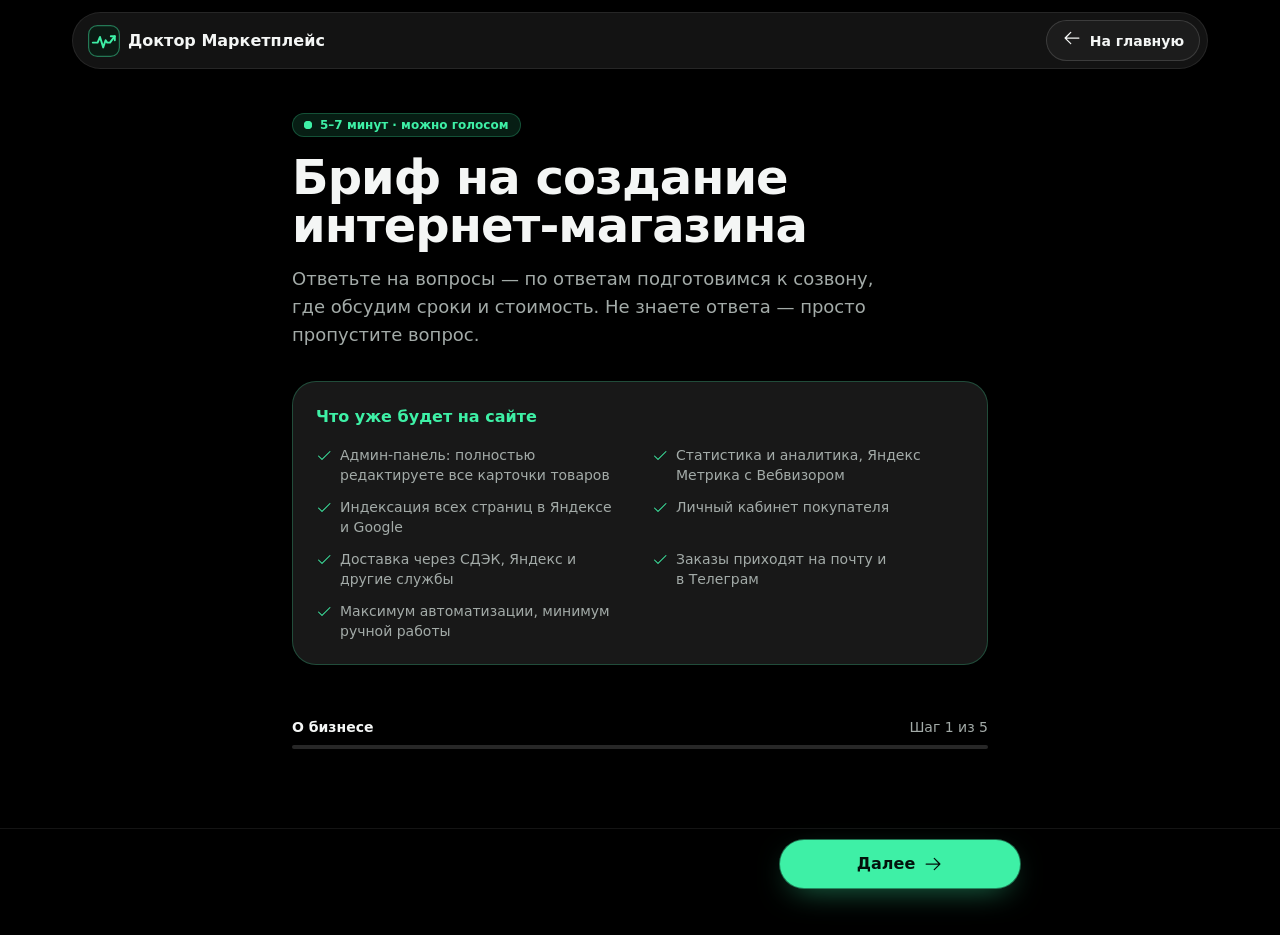
==== commit c71b068c: "Многостраничный сайт вместо лендинга: 15 лёгких страниц, без тяжёлых анимаций Главная, Услуги + 7 ст" ====
--- a/brief/index.html
+++ b/brief/index.html
@@ -13,18 +13,17 @@
 <meta property="og:description" content="19 вопросов за 5–7 минут, можно голосом. Доктор Маркетплейс × OS Ecom.">
 <meta property="og:image" content="https://i78424325.github.io/doctor-marketplace/img/og.png">
 <meta name="twitter:card" content="summary_large_image">
-<link rel="icon" href="../favicon.svg" type="image/svg+xml">
-<link rel="preload" href="../fonts/manrope-cyrillic.woff2" as="font" type="font/woff2" crossorigin>
-<link rel="stylesheet" href="../css/fonts.css?v=11192016">
-<link rel="stylesheet" href="../css/style.css?v=11192016">
-<link rel="stylesheet" href="../css/brief.css?v=11192016">
+<link rel="icon" href="/doctor-marketplace/favicon.svg" type="image/svg+xml">
+<link rel="preload" href="/doctor-marketplace/fonts/manrope-cyrillic.woff2" as="font" type="font/woff2" crossorigin>
+<link rel="preload" href="/doctor-marketplace/fonts/manrope-latin.woff2" as="font" type="font/woff2" crossorigin>
+<style>@font-face{font-family:'Manrope';font-style:normal;font-weight:400 700;font-display:swap;src:url(/doctor-marketplace/fonts/manrope-cyrillic-ext.woff2) format('woff2');unicode-range:U+0460-052F,U+1C80-1C8A,U+20B4,U+2DE0-2DFF,U+A640-A69F,U+FE2E-FE2F}@font-face{font-family:'Manrope';font-style:normal;font-weight:400 700;font-display:swap;src:url(/doctor-marketplace/fonts/manrope-cyrillic.woff2) format('woff2');unicode-range:U+0301,U+0400-045F,U+0490-0491,U+04B0-04B1,U+2116}@font-face{font-family:'Manrope';font-style:normal;font-weight:400 700;font-display:swap;src:url(/doctor-marketplace/fonts/manrope-latin-ext.woff2) format('woff2');unicode-range:U+0100-02BA,U+02BD-02C5,U+02C7-02CC,U+02CE-02D7,U+02DD-02FF,U+0304,U+0308,U+0329,U+1D00-1DBF,U+1E00-1E9F,U+1EF2-1EFF,U+2020,U+20A0-20AB,U+20AD-20C4,U+2113,U+2C60-2C7F,U+A720-A7FF}@font-face{font-family:'Manrope';font-style:normal;font-weight:400 700;font-display:swap;src:url(/doctor-marketplace/fonts/manrope-latin.woff2) format('woff2');unicode-range:U+0000-00FF,U+0131,U+0152-0153,U+02BB-02BC,U+02C6,U+02DA,U+02DC,U+0304,U+0308,U+0329,U+2000-206F,U+20AC,U+2122,U+2191,U+2193,U+2212,U+2215,U+FEFF,U+FFFD}:root{--bg:#000000;--s1:#181818;--s2:#1F1F1F;--s3:#272727;--s4:#313131;--line:rgba(255,255,255,.08);--line2:rgba(255,255,255,.14);--text:#F4F6F5;--muted:#A3ABA8;--dim:#6E7673;--accent:#3EF0A6;--accent2:#1FD08A;--ink:#03130C;--a12:rgba(62,240,166,.12);--a24:rgba(62,240,166,.24);--a40:rgba(62,240,166,.4);--wb:#CB11AB;--ozon:#005BFF;--danger:#FF6B6B;--ease:cubic-bezier(.22,1,.36,1);--r2:8px;--r3:12px;--r4:16px;--r5:24px;--rf:9999px;--gut:16px;color-scheme:dark}@media (min-width:768px){:root{--gut:24px}}@media (min-width:1100px){:root{--gut:32px}}*,*::before,*::after{box-sizing:border-box}html{-webkit-text-size-adjust:100%;scroll-padding-top:96px;overflow-x:clip}body{margin:0;background:var(--bg);color:var(--text);font-family:'Manrope',system-ui,-apple-system,'Segoe UI',sans-serif;font-size:16px;line-height:24px;-webkit-font-smoothing:antialiased;overflow-x:clip}img{max-width:100%;display:block;height:auto}a{color:inherit;text-decoration:none}button{font:inherit;color:inherit;background:none;border:0;padding:0;cursor:pointer}input,textarea,select{font:inherit;color:inherit}:focus-visible{outline:2px solid var(--accent);outline-offset:3px}[tabindex="-1"]:focus{outline:none}[hidden]{display:none!important}.i{width:1em;height:1em;flex-shrink:0}.flip .i,.flip.i{transform:rotate(180deg)}.skip{position:absolute;left:16px;top:-64px;z-index:100;padding:8px 16px;border-radius:var(--rf);background:var(--accent);color:var(--ink);font-weight:600}.skip:focus{top:16px}.wrap{max-width:1200px;margin:0 auto;padding-left:max(var(--gut),env(safe-area-inset-left,0px));padding-right:max(var(--gut),env(safe-area-inset-right,0px))}.sec{padding-block:56px}@media (min-width:1100px){.sec{padding-block:88px}}.cv{content-visibility:auto;contain-intrinsic-size:auto 640px}.visually-hidden{position:absolute!important;width:1px;height:1px;overflow:hidden;clip:rect(0 0 0 0);white-space:nowrap}h1,h2,h3,h4,p{margin:0}.heading-1,.heading-2,.heading-3,.heading-4,.heading-5,.heading-6{font-weight:600;text-wrap:balance;letter-spacing:-.02em}.heading-1{font-size:36px;line-height:40px}.heading-2{font-size:30px;line-height:36px}.heading-3,.heading-4{font-size:24px;line-height:32px}.heading-5,.heading-6{font-size:20px;line-height:28px}@media (min-width:768px){.heading-1{font-size:48px;line-height:48px}.heading-2{font-size:36px;line-height:40px}.heading-3,.heading-4{font-size:30px;line-height:36px}.heading-5{font-size:24px;line-height:32px}}@media (min-width:1100px){.heading-1{font-size:60px;line-height:60px}.heading-2{font-size:48px;line-height:48px}.heading-3{font-size:36px;line-height:40px}}.title-2{font-size:18px;line-height:28px;font-weight:500}.title-3{font-size:16px;line-height:24px;font-weight:500}.body-6{font-size:14px;line-height:20px;font-weight:400}.caption-4{font-size:12px;line-height:16px;font-weight:500}p,li{text-wrap:pretty}.muted{color:var(--muted)}.br-d{display:none}@media (min-width:768px){.br-d{display:inline}}.btn{position:relative;display:inline-flex;align-items:center;justify-content:center;gap:8px;border-radius:var(--rf);padding:12px 24px;font-size:16px;line-height:24px;font-weight:600;text-align:center;overflow:hidden;isolation:isolate;transition:transform .3s var(--ease),background-color .3s var(--ease),box-shadow .3s var(--ease)}.btn .i{font-size:20px}.btn-lg{padding:16px 24px;font-size:18px;line-height:28px}.btn-sm{padding:8px 16px;font-size:14px;line-height:20px}.btn-primary{background:var(--accent);color:var(--ink);box-shadow:0 0 0 1px rgba(62,240,166,.45),0 10px 32px -12px rgba(62,240,166,.6)}.btn-primary:hover{box-shadow:0 0 0 1px rgba(62,240,166,.7),0 14px 40px -12px rgba(62,240,166,.75)}.btn-primary>*{position:relative}.btn-shine::after{content:"";position:absolute;top:0;bottom:0;left:-30%;width:40%;background:linear-gradient(105deg,transparent,rgba(255,255,255,.55),transparent);transform:translateX(-160%) skewX(-12deg);animation:shine 5s var(--ease) 1.2s infinite;z-index:-1;pointer-events:none}@keyframes shine{0%,70%{transform:translateX(-160%) skewX(-12deg)}100%{transform:translateX(420%) skewX(-12deg)}}.btn-ghost{background:rgba(255,255,255,.04);color:var(--text);box-shadow:inset 0 0 0 1px var(--line2)}.btn-ghost:hover{background:rgba(255,255,255,.08)}.btn:active{transform:scale(.98)}.link-arrow{display:inline-flex;align-items:center;gap:8px;color:var(--muted);font-weight:600;transition:color .3s var(--ease)}.link-arrow:hover{color:var(--text)}.link-arrow .i{transition:transform .3s var(--ease)}.link-arrow:hover .i{transform:translateX(3px)}.link-acc{color:var(--accent)}.link-acc:hover{color:var(--accent)}.chip{display:inline-flex;align-items:center;gap:8px;padding:4px 12px;border-radius:var(--rf);background:rgba(255,255,255,.03);box-shadow:inset 0 0 0 1px var(--line2);font-size:12px;line-height:16px;font-weight:600;color:var(--muted)}.chip .i{font-size:14px}.chip-accent{color:var(--accent);background:var(--a12);box-shadow:inset 0 0 0 1px var(--a24)}.dot{position:relative;width:8px;height:8px;border-radius:50%;background:var(--accent);flex-shrink:0}.dot::after{content:"";position:absolute;inset:0;border-radius:50%;background:var(--accent);animation:ping 2.4s var(--ease) infinite}@keyframes ping{0%{transform:scale(1);opacity:.6}80%,100%{transform:scale(2.6);opacity:0}}.dot-wb{background:var(--wb)}.dot-ozon{background:var(--ozon)}.dot-wb::after,.dot-ozon::after{display:none}.nav{position:fixed;z-index:50;top:calc(12px + env(safe-area-inset-top,0px));left:50%;transform:translateX(-50%);width:min(1136px,calc(100% - 24px));display:flex;align-items:center;gap:8px;padding:8px 8px 8px 16px;border-radius:var(--rf);background:rgba(20,20,20,.96);box-shadow:inset 0 0 0 1px var(--line);transition:box-shadow .3s var(--ease);view-transition-name:nav}.nav.scrolled{box-shadow:inset 0 0 0 1px var(--line2),0 12px 32px -16px rgba(0,0,0,.9)}.logo{display:flex;align-items:center;gap:8px;font-weight:600;font-size:16px;line-height:24px;white-space:nowrap}.logo svg{width:32px;height:32px;flex-shrink:0}.nav-links{display:none;gap:4px;margin-left:auto}.nav-links a{padding:8px 12px;border-radius:var(--rf);color:var(--muted);font-size:14px;line-height:20px;font-weight:500;transition:color .3s var(--ease),background-color .3s var(--ease)}.nav-links a:hover{color:var(--text);background:rgba(255,255,255,.06)}.nav-links a[aria-current="page"]{color:var(--accent);background:var(--a12)}.nav .nav-cta{margin-left:auto}.nav-back{margin-left:auto;white-space:nowrap;flex-shrink:0}@media (max-width:419px){.nav-back{padding:0;width:40px;height:40px}.nav-back-t{display:none}}.menu-btn{width:40px;height:40px;border-radius:var(--rf);display:grid;place-items:center;background:rgba(255,255,255,.06);flex-shrink:0}.menu-btn span{display:block;width:16px;height:2px;border-radius:2px;background:var(--text);transition:transform .4s var(--ease);grid-area:1/1}.menu-btn span:first-child{transform:translateY(-4px)}.menu-btn span:last-child{transform:translateY(4px)}.menu-open .menu-btn span:first-child{transform:rotate(45deg)}.menu-open .menu-btn span:last-child{transform:rotate(-45deg)}@media (min-width:1024px){.nav-links{display:flex}.nav .nav-cta{margin-left:8px}.menu-btn{display:none}}@media (max-width:420px){.nav .nav-cta{display:none}.menu-btn{margin-left:auto}}.mobile-menu{position:fixed;inset:0;z-index:45;display:flex;flex-direction:column;justify-content:center;gap:4px;padding:96px max(24px,env(safe-area-inset-left,0px)) 48px;background:rgba(0,0,0,.97);opacity:0;visibility:hidden;transition:opacity .3s var(--ease),visibility 0s linear .3s}.menu-open .mobile-menu{opacity:1;visibility:visible;transition:opacity .3s var(--ease),visibility 0s}.mobile-menu a{font-size:30px;line-height:36px;font-weight:600;padding:8px 0;opacity:0;transform:translateY(16px);transition:opacity .4s var(--ease),transform .4s var(--ease)}.mobile-menu a[aria-current="page"]{color:var(--accent)}.menu-open .mobile-menu a{opacity:1;transform:none}.menu-open .mobile-menu a:nth-child(2){transition-delay:50ms}.menu-open .mobile-menu a:nth-child(3){transition-delay:100ms}.menu-open .mobile-menu a:nth-child(4){transition-delay:150ms}.menu-open .mobile-menu a:nth-child(5){transition-delay:200ms}.menu-open .mobile-menu a:nth-child(6){transition-delay:250ms}.mobile-menu .btn{margin-top:24px;font-size:18px}@media (min-width:1024px){.mobile-menu{display:none}}.hero{position:relative;padding-top:112px;padding-bottom:40px;overflow:clip}@media (min-width:1100px){.hero{padding-top:144px;padding-bottom:80px}}.hero::before{content:"";position:absolute;width:720px;height:720px;right:-260px;top:-220px;border-radius:50%;background:radial-gradient(closest-side,rgba(62,240,166,.15),transparent);pointer-events:none}.hero-grid{position:relative;display:grid;gap:40px;align-items:center}@media (min-width:1100px){.hero-grid{grid-template-columns:minmax(0,1.22fr) minmax(0,.78fr);gap:56px}}.grad{background:linear-gradient(90deg,#FFFFFF,#9B9B9B);-webkit-background-clip:text;background-clip:text;color:transparent}.hero h1{margin-top:24px;max-width:680px}.mark{position:relative;white-space:nowrap}.mark::after{content:"";position:absolute;left:-4px;right:-4px;bottom:.04em;height:.34em;border-radius:6px;background:var(--mk);opacity:.55;transform-origin:left center;animation:markIn 1s var(--ease) .25s both;z-index:-1}.mark-wb{--mk:var(--wb)}.mark-ozon{--mk:var(--ozon)}.mark-ozon::after{animation-delay:.55s}@keyframes markIn{from{transform:scaleX(0)}to{transform:scaleX(1)}}.hero-lead{margin-top:24px;max-width:600px;color:var(--muted);font-size:18px;line-height:28px;font-weight:500}.hero-cta{margin-top:32px;display:flex;flex-wrap:wrap;align-items:center;gap:16px 24px}@media (max-width:560px){.hero-cta .btn{width:100%}}.founder-mini{margin-top:32px;display:flex;align-items:center;gap:12px}.founder-mini img{width:44px;height:44px;border-radius:50%;object-fit:cover;box-shadow:0 0 0 2px var(--bg),0 0 0 4px var(--a40)}.founder-mini b{display:block;font-size:14px;line-height:20px;font-weight:600}.founder-mini span{font-size:12px;line-height:16px;color:var(--muted)}.stats-strip{margin-top:32px;display:grid;grid-template-columns:repeat(3,minmax(0,1fr));gap:8px;max-width:600px}.stats-strip div{padding:12px;border-radius:var(--r4);background:rgba(255,255,255,.03);box-shadow:inset 0 0 0 1px var(--line)}.stats-strip b{display:block;font-size:24px;line-height:32px;font-weight:600}.stats-strip span{display:block;font-size:12px;line-height:16px;color:var(--muted)}@media (min-width:768px){.stats-strip div{padding:16px}.stats-strip b{font-size:30px;line-height:36px}}.pulse-wrap{position:relative;padding:12px 0}.pulse-card{position:relative;border-radius:var(--r5);background:var(--s1);box-shadow:inset 0 0 0 1px var(--line),0 40px 100px -48px rgba(62,240,166,.35);padding:16px}@media (min-width:768px){.pulse-card{padding:24px}}.pc-head{display:flex;align-items:center;justify-content:space-between;gap:12px}.pc-head .title-3{display:flex;align-items:center;gap:8px;font-weight:600}.pc-head .i{color:var(--accent);font-size:20px}.chart{display:block;width:100%;height:auto;margin-top:16px;overflow:visible}.chart .grid line{stroke:rgba(255,255,255,.06);stroke-width:1}.chart .glow{fill:none;stroke:rgba(62,240,166,.22);stroke-width:12;stroke-linecap:round;stroke-linejoin:round}.chart .line{fill:none;stroke:var(--accent);stroke-width:3;stroke-linecap:round;stroke-linejoin:round}.chart .glow,.chart .line{stroke-dasharray:1;stroke-dashoffset:1;animation:draw 2s var(--ease) .3s forwards}@keyframes draw{to{stroke-dashoffset:0}}.chart .area{fill:rgba(62,240,166,.09);opacity:0;animation:fadeIn .8s var(--ease) 1.8s forwards}.chart .pt,.chart .halo{opacity:0;animation:fadeIn .4s var(--ease) 2.1s forwards}.chart .pt{fill:#FFFFFF}.chart .halo{fill:rgba(62,240,166,.3)}@keyframes fadeIn{to{opacity:1}}.chart-labels{display:flex;justify-content:space-between;margin-top:8px;font-size:12px;line-height:16px;color:var(--dim)}.notes{margin-top:16px;display:grid;gap:8px}.note{display:flex;align-items:center;gap:12px;padding:12px;border-radius:var(--r3);background:var(--s2);box-shadow:inset 0 0 0 1px var(--line);animation:fadeUp .6s var(--ease) both}.note:nth-child(1){animation-delay:.9s}.note:nth-child(2){animation-delay:1.3s}.note:nth-child(3){animation-delay:1.7s}.note .ic{width:32px;height:32px;border-radius:var(--r2);display:grid;place-items:center;background:var(--a12);color:var(--accent);font-size:18px;flex-shrink:0}.note b{display:block;font-size:14px;line-height:20px;font-weight:600}.note span{display:block;font-size:12px;line-height:16px;color:var(--muted)}.note time{margin-left:auto;font-size:12px;line-height:16px;color:var(--dim)}.float-chip{position:absolute;z-index:2;display:inline-flex;align-items:center;gap:8px;padding:8px 12px;border-radius:var(--rf);background:#1F1F1F;box-shadow:inset 0 0 0 1px var(--line2),0 12px 28px -12px rgba(0,0,0,.9);font-size:12px;line-height:16px;font-weight:600}.float-chip.fc1{left:-6px;top:-6px}.float-chip.fc2{right:-4px;bottom:-6px}@media (min-width:1100px){.float-chip.fc1{left:-24px}.float-chip.fc2{right:-16px}}@keyframes fadeUp{from{opacity:0;transform:translateY(12px)}to{opacity:1;transform:none}}.phero{position:relative;padding-top:112px;padding-bottom:16px;overflow:clip}@media (min-width:1100px){.phero{padding-top:144px;padding-bottom:32px}}.phero::before{content:"";position:absolute;width:640px;height:640px;right:-280px;top:-320px;border-radius:50%;background:radial-gradient(closest-side,rgba(62,240,166,.12),transparent);pointer-events:none}.phero .wrap{position:relative}.crumbs{display:flex;flex-wrap:wrap;align-items:center;gap:4px 8px;font-size:14px;line-height:20px;color:var(--dim)}.crumbs a{color:var(--muted);transition:color .3s var(--ease)}.crumbs a:hover{color:var(--text)}.crumbs .sep{color:var(--s4)}.phero .chip{margin-top:24px}.phero h1{margin-top:16px;max-width:820px}.phero .lead{margin-top:16px;max-width:680px;color:var(--muted);font-size:18px;line-height:28px;font-weight:500}.phero .hero-cta{margin-top:24px}.sec-head{max-width:720px}.sec-head .heading-2{margin-top:16px}.sec-head p{margin-top:16px;color:var(--muted);font-size:18px;line-height:28px;font-weight:500}.sec-head-row{display:flex;flex-wrap:wrap;align-items:flex-end;justify-content:space-between;gap:16px 32px}.card{position:relative;padding:24px;border-radius:var(--r5);background:var(--s1);box-shadow:inset 0 0 0 1px var(--line)}.ic{width:48px;height:48px;border-radius:var(--r3);display:grid;place-items:center;background:var(--a12);color:var(--accent);font-size:24px;box-shadow:inset 0 0 0 1px rgba(62,240,166,.2);flex-shrink:0}.checks{list-style:none;margin:0;padding:0;display:grid;gap:12px}.checks li{display:flex;gap:12px;align-items:flex-start;color:var(--muted)}.checks li .i{color:var(--accent);font-size:20px;margin-top:2px}.who{margin-top:40px;display:grid;gap:16px}@media (min-width:900px){.who{grid-template-columns:repeat(3,minmax(0,1fr))}}.who .card{display:flex;flex-direction:column;gap:16px}.who .card .heading-6 em{font-style:normal;color:var(--accent)}.who .checks{font-size:14px;line-height:20px}.who .checks .i{font-size:18px;margin-top:1px}.who .link-arrow{margin-top:auto;padding-top:8px}.svc-grid{margin-top:40px;display:grid;gap:16px}@media (min-width:640px){.svc-grid{grid-template-columns:repeat(2,minmax(0,1fr))}}@media (min-width:1100px){.svc-grid{grid-template-columns:repeat(4,minmax(0,1fr))}}.svc{display:flex;flex-direction:column;padding:24px;border-radius:var(--r5);background:var(--s1);box-shadow:inset 0 0 0 1px var(--line);transition:box-shadow .3s var(--ease),transform .3s var(--ease)}.svc:hover{box-shadow:inset 0 0 0 1px rgba(62,240,166,.32);transform:translateY(-3px)}.svc h3{margin-top:20px;font-size:18px;line-height:28px;font-weight:600;letter-spacing:-.01em}.svc p{margin-top:8px;color:var(--muted);font-size:14px;line-height:20px}.svc .more{margin-top:auto;padding-top:20px;display:inline-flex;align-items:center;gap:6px;font-size:14px;line-height:20px;font-weight:600;color:var(--accent)}.svc .more .i{transition:transform .3s var(--ease)}.svc:hover .more .i{transform:translateX(4px)}.svc-new{box-shadow:inset 0 0 0 1px var(--a40),0 24px 64px -40px rgba(62,240,166,.5)}.svc-new .badge{position:absolute;top:24px;right:24px}.svc-new{position:relative}@media (max-width:639px){.svc-grid{gap:8px}.svc{display:grid;grid-template-columns:40px minmax(0,1fr) 20px;column-gap:16px;align-items:center;padding:16px 20px}.svc .ic{grid-column:1;grid-row:1/span 3;align-self:start;width:40px;height:40px;font-size:20px}.svc h3{grid-column:2;margin-top:0;font-size:16px;line-height:24px}.svc p{grid-column:2;margin-top:2px}.svc .more{grid-column:3;grid-row:1/span 3;margin-top:0;padding-top:0;justify-self:end}.svc .more .t{display:none}.svc-new .badge{position:static;grid-column:2;justify-self:start;margin-bottom:8px}}.stats{margin-top:40px;display:grid;grid-template-columns:repeat(2,minmax(0,1fr));gap:12px}@media (min-width:1100px){.stats{grid-template-columns:repeat(4,minmax(0,1fr));gap:16px}}.stat{padding:24px 16px;border-radius:var(--r5);background:var(--s1);box-shadow:inset 0 0 0 1px var(--line)}@media (min-width:768px){.stat{padding:32px 24px}}.stat b{display:block;font-size:36px;line-height:40px;font-weight:600;letter-spacing:-.02em;color:var(--accent)}@media (min-width:768px){.stat b{font-size:48px;line-height:48px}}.stat span{display:block;margin-top:12px;font-size:14px;line-height:20px;color:var(--muted)}.tagline{padding-block:72px}@media (min-width:1100px){.tagline{padding-block:112px}}.tagline p{max-width:920px;font-size:30px;line-height:36px;font-weight:600;letter-spacing:-.02em;text-wrap:balance}@media (min-width:768px){.tagline p{font-size:48px;line-height:48px}}@media (min-width:1100px){.tagline p{font-size:60px;line-height:60px}}.tagline .w{opacity:.28;transition:opacity .6s var(--ease);transition-delay:calc(var(--i,0) * 45ms)}.tagline .acc{color:var(--accent)}.tagline.in .w{opacity:1}.founder{display:grid;gap:40px;align-items:center}@media (min-width:900px){.founder{grid-template-columns:minmax(0,.8fr) minmax(0,1.2fr);gap:64px}}.portrait{position:relative;width:min(300px,100%);aspect-ratio:1;margin-inline:auto}.portrait::before{content:"";position:absolute;inset:-6px;border-radius:50%;background:conic-gradient(from 210deg,var(--accent),transparent 30%,transparent 55%,var(--accent2),transparent 85%,var(--accent))}.portrait::after{content:"";position:absolute;inset:-40px;border-radius:50%;background:radial-gradient(closest-side,rgba(62,240,166,.16),transparent);z-index:-1}.portrait img{position:relative;width:100%;height:100%;border-radius:50%;object-fit:cover;box-shadow:0 0 0 6px var(--bg)}.portrait .chip{position:absolute;left:50%;bottom:-12px;transform:translateX(-50%);white-space:nowrap;background:#181818}.founder .checks{margin-top:24px}.founder .checks li{color:var(--text)}.why{margin-top:40px;display:grid;gap:12px}@media (min-width:768px){.why{grid-template-columns:repeat(2,minmax(0,1fr));gap:16px}}.why .card p{margin-top:16px;font-size:18px;line-height:28px;font-weight:500}.why .ic{width:40px;height:40px;font-size:20px}.steps{position:relative;margin-top:48px;display:grid;gap:24px}@media (min-width:1100px){.steps{grid-template-columns:repeat(4,minmax(0,1fr))}}.steps-line{display:none}@media (min-width:1100px){.steps-line{display:block;position:absolute;left:24px;right:24px;top:24px;height:2px;background:var(--s3);overflow:hidden;border-radius:2px}.steps-line i{position:absolute;inset:0;background:var(--accent);transform:scaleX(0);transform-origin:left;transition:transform 1.4s var(--ease)}.steps.in .steps-line i{transform:scaleX(1)}}.step{position:relative;display:grid;grid-template-columns:48px minmax(0,1fr);gap:16px;align-items:start;align-content:start}@media (min-width:1100px){.step{grid-template-columns:1fr;gap:24px}}.step .num{position:relative;z-index:1;width:48px;height:48px;border-radius:50%;display:grid;place-items:center;background:var(--s1);box-shadow:inset 0 0 0 1px var(--a40);color:var(--accent);font-weight:600}.step h3{font-size:18px;line-height:28px;font-weight:600}.step p{margin-top:8px;color:var(--muted);font-size:14px;line-height:20px}@media (min-width:1100px){.steps.three{grid-template-columns:repeat(3,minmax(0,1fr))}}.steps.compact{margin-top:24px}@media (min-width:1100px){.steps.compact{grid-template-columns:1fr;gap:20px}.steps.compact .steps-line{display:none}.steps.compact .step{grid-template-columns:48px minmax(0,1fr);gap:16px}}.svc-layout{display:grid;gap:24px;align-items:start}@media (min-width:1000px){.svc-layout{grid-template-columns:minmax(0,1fr) 360px;gap:32px}}.svc-layout .card .heading-5{margin-bottom:20px}.aside-cta{display:flex;flex-direction:column;align-items:flex-start;gap:16px;padding:32px;border-radius:var(--r5);background:var(--s1);box-shadow:inset 0 0 0 1px var(--a24),0 24px 64px -40px rgba(62,240,166,.4)}@media (min-width:1000px){.aside-cta{position:sticky;top:96px}}.aside-cta p{color:var(--muted);font-size:14px;line-height:20px}.aside-cta .btn{width:100%}.tel{display:inline-flex;align-items:center;gap:8px;font-weight:600}.tel .i{color:var(--accent);font-size:18px}.others{margin-top:24px;display:flex;flex-wrap:wrap;gap:8px}.others a{display:inline-flex;align-items:center;gap:8px;padding:8px 16px;border-radius:var(--rf);background:var(--s1);box-shadow:inset 0 0 0 1px var(--line2);font-size:14px;line-height:20px;font-weight:500;transition:box-shadow .3s var(--ease),color .3s var(--ease)}.others a:hover{box-shadow:inset 0 0 0 1px var(--a40);color:var(--accent)}.others .i{color:var(--accent);font-size:16px}.feats{margin-top:40px;display:grid;gap:12px}@media (min-width:640px){.feats{grid-template-columns:repeat(2,minmax(0,1fr))}}@media (min-width:1100px){.feats{grid-template-columns:repeat(3,minmax(0,1fr));gap:16px}}.feat{display:flex;gap:16px;align-items:flex-start;padding:20px;border-radius:var(--r4);background:var(--s1);box-shadow:inset 0 0 0 1px var(--line)}.feat .i{font-size:24px;color:var(--accent);margin-top:2px}.feat b{display:block;font-size:16px;line-height:24px;font-weight:600}.feat span{display:block;margin-top:4px;font-size:14px;line-height:20px;color:var(--muted)}.gallery{margin-top:32px;display:grid;grid-auto-flow:column;grid-auto-columns:200px;gap:16px;overflow-x:auto;scroll-snap-type:x mandatory;padding:8px 2px 16px;-webkit-overflow-scrolling:touch;scrollbar-width:none}.gallery::-webkit-scrollbar{display:none}@media (min-width:900px){.gallery{grid-auto-flow:row;grid-template-columns:repeat(4,minmax(0,1fr));overflow:visible}}.shot{scroll-snap-align:start;display:flex;flex-direction:column;gap:12px}.shot .frame{display:block;aspect-ratio:1/2;border-radius:28px;overflow:hidden;background:#0A0A0A;box-shadow:inset 0 0 0 1px var(--line2),0 0 0 5px #111;transition:transform .3s var(--ease)}.shot:hover .frame{transform:translateY(-4px)}.shot img{width:100%;height:100%;object-fit:cover;object-position:top}.shot b{display:block;font-size:14px;line-height:20px;font-weight:600}.shot span{display:block;font-size:12px;line-height:16px;color:var(--muted)}.promo{display:grid;gap:32px;align-items:center;padding:24px;border-radius:32px;background:var(--s1);box-shadow:inset 0 0 0 1px var(--a24),0 32px 96px -56px rgba(62,240,166,.45);overflow:hidden}@media (min-width:768px){.promo{padding:40px}}@media (min-width:1000px){.promo{grid-template-columns:minmax(0,1.2fr) minmax(0,.8fr);padding:56px;gap:48px}}.promo .checks{margin-top:24px}.promo .hero-cta{margin-top:32px}.promo-shots{display:flex;justify-content:center;gap:12px}.promo-shots .frame{width:150px;aspect-ratio:1/2;border-radius:24px;overflow:hidden;box-shadow:inset 0 0 0 1px var(--line2),0 0 0 5px #111}.promo-shots .frame:nth-child(2){transform:translateY(24px)}.promo-shots img{width:100%;height:100%;object-fit:cover;object-position:top}@media (max-width:420px){.promo-shots .frame{width:128px}}.partners{display:grid;gap:16px;margin-top:40px;max-width:760px}.partner{display:flex;flex-direction:column;gap:16px;padding:24px;border-radius:var(--r5);background:var(--s1);box-shadow:inset 0 0 0 1px var(--line)}.partner>svg{flex:none;align-self:flex-start;height:48px;width:168px}.partner p{color:var(--muted);font-size:14px;line-height:20px;max-width:420px}.partner .link-arrow{margin-top:12px}@media (min-width:640px){.partner{flex-direction:row;align-items:center;gap:32px}}.faq-grid{display:grid;gap:24px;margin-top:40px}@media (min-width:1100px){.faq-grid{grid-template-columns:minmax(0,1fr) 360px;align-items:start}}.faq{display:grid;gap:8px}.faq details{border-radius:var(--r4);background:var(--s1);box-shadow:inset 0 0 0 1px var(--line);transition:box-shadow .3s var(--ease)}.faq details[open]{box-shadow:inset 0 0 0 1px var(--a24)}.faq summary{list-style:none;display:flex;align-items:center;justify-content:space-between;gap:16px;padding:16px 16px 16px 24px;cursor:pointer;font-size:18px;line-height:28px;font-weight:600}.faq summary::-webkit-details-marker{display:none}.faq summary .pm{width:32px;height:32px;border-radius:50%;display:grid;place-items:center;background:rgba(255,255,255,.06);flex-shrink:0;transition:transform .4s var(--ease)}.faq details[open] summary .pm{transform:rotate(45deg);background:var(--a12);color:var(--accent)}.faq .ans{padding:0 24px 24px;color:var(--muted)}.faq .ans a{color:var(--accent);text-decoration:underline;text-underline-offset:2px}.faq details[open] .ans{animation:fadeUp .4s var(--ease)}.faq-aside{display:flex;flex-direction:column;align-items:flex-start;gap:16px;padding:32px;border-radius:var(--r5);background:var(--s1);box-shadow:inset 0 0 0 1px var(--a24),0 0 48px rgba(62,240,166,.06)}@media (min-width:1100px){.faq-aside{position:sticky;top:96px}}.faq-aside p{color:var(--muted)}.cta-band{display:grid;gap:24px;align-items:center;padding:32px 24px;border-radius:32px;background:var(--s1);box-shadow:inset 0 0 0 1px var(--a24),0 32px 96px -56px rgba(62,240,166,.4)}@media (min-width:768px){.cta-band{padding:48px}}@media (min-width:1000px){.cta-band{grid-template-columns:minmax(0,1fr) auto;gap:48px;padding:56px}}.cta-band p{margin-top:12px;color:var(--muted);font-size:18px;line-height:28px;font-weight:500;max-width:620px}.cta-band .hero-cta{margin-top:0}.cta-box{display:grid;gap:32px;border-radius:32px;background:var(--s1);box-shadow:inset 0 0 0 1px var(--line);padding:24px}@media (min-width:768px){.cta-box{padding:40px}}@media (min-width:1100px){.cta-box{grid-template-columns:minmax(0,1fr) minmax(0,1fr);gap:64px;padding:56px}}.cta-box .checks{margin-top:24px}.contacts{margin-top:32px;display:grid;gap:8px}.contacts a,.contacts span{display:inline-flex;align-items:center;gap:12px;font-weight:600;transition:color .3s var(--ease)}.contacts a:hover{color:var(--accent)}.contacts .i{font-size:20px;color:var(--accent)}.docs{margin-top:24px;display:grid;gap:6px;font-size:14px;line-height:20px}.docs a{color:var(--muted);text-decoration:underline;text-decoration-color:var(--line2);text-underline-offset:3px}.docs a:hover{color:var(--text)}.form{display:grid;gap:16px}.field{display:grid;gap:8px}.field label{font-size:14px;line-height:20px;font-weight:500;color:var(--muted)}.field label b{color:var(--accent);font-weight:600}.inp{width:100%;padding:12px 16px;border-radius:var(--r3);background:var(--s2);border:1px solid var(--line2);color:var(--text);font-size:16px;line-height:24px;transition:border-color .3s var(--ease),box-shadow .3s var(--ease);-webkit-appearance:none;appearance:none}.inp::placeholder{color:var(--dim)}.inp:focus{outline:none;border-color:var(--accent);box-shadow:0 0 0 4px var(--a12)}.inp[aria-invalid="true"]{border-color:var(--danger);box-shadow:0 0 0 4px rgba(255,107,107,.12)}select.inp{background-image:url("data:image/svg+xml,%3Csvg xmlns='http://www.w3.org/2000/svg' width='12' height='8'%3E%3Cpath d='M1 1l5 5 5-5' stroke='%23A3ABA8' stroke-width='2' fill='none' stroke-linecap='round'/%3E%3C/svg%3E");background-repeat:no-repeat;background-position:right 16px center;padding-right:44px}select.inp option{background:#1F1F1F;color:#F4F6F5}textarea.inp{min-height:112px;resize:vertical;padding-right:56px}.err{font-size:12px;line-height:16px;color:var(--danger)}.err:empty{display:none}.voice-wrap{position:relative}.mic{position:absolute;right:8px;bottom:8px;width:40px;height:40px;border-radius:50%;display:grid;place-items:center;background:var(--s3);color:var(--muted);font-size:20px;transition:background-color .3s var(--ease),color .3s var(--ease)}.mic:hover{color:var(--text)}.mic::after{content:"";position:absolute;inset:-24px -8px -8px -24px;border-radius:50%}.mic.rec{background:#FF4D4D;color:#FFFFFF}.mic.rec::before{content:"";position:absolute;inset:0;border-radius:50%;background:#FF4D4D;animation:ping 1.4s var(--ease) infinite;z-index:-1}.voice-status{font-size:12px;line-height:16px;color:var(--muted)}.voice-status:empty{display:none}.voice-status[data-state="live"]{color:#FF8A8A}.voice-status[data-state="warn"]{color:#F5C062}.check{display:flex;gap:12px;align-items:flex-start;font-size:12px;line-height:16px;color:var(--muted);cursor:pointer}.check input{position:absolute;opacity:0;width:1px;height:1px}.check .box{width:20px;height:20px;flex-shrink:0;border-radius:6px;border:1px solid var(--line2);background:var(--s2);display:grid;place-items:center;color:var(--ink);transition:background-color .2s var(--ease)}.check .box .i{font-size:14px;opacity:0}.check input:checked+.box{background:var(--accent);border-color:var(--accent)}.check input:checked+.box .i{opacity:1}.check input:focus-visible+.box{outline:2px solid var(--accent);outline-offset:2px}.check a{color:var(--text);text-decoration:underline;text-decoration-color:var(--line2);text-underline-offset:2px}.check.invalid .box{border-color:var(--danger)}.form .btn{width:100%}.btn.loading{pointer-events:none}.btn.loading>span{opacity:0}.btn.loading::before{content:"";position:absolute;inset:0;z-index:2;background:linear-gradient(90deg,transparent,rgba(3,19,12,.35),transparent);animation:loadbar 1s var(--ease) infinite}@keyframes loadbar{from{transform:translateX(-100%)}to{transform:translateX(100%)}}.demo-note{font-size:12px;line-height:16px;color:var(--dim);text-align:center}.done{display:grid;justify-items:start;gap:16px;padding:24px;border-radius:var(--r5);background:var(--a12);box-shadow:inset 0 0 0 1px var(--a24);animation:fadeUp .5s var(--ease)}.done .ok{width:48px;height:48px;border-radius:50%;display:grid;place-items:center;background:var(--accent);color:var(--ink);font-size:24px}.done p{color:var(--muted)}.footer{padding-block:48px 112px;border-top:1px solid var(--line)}@media (min-width:1024px){.footer{padding-bottom:48px}}.foot-grid{display:grid;gap:32px}@media (min-width:640px){.foot-grid{grid-template-columns:repeat(2,minmax(0,1fr))}}@media (min-width:1000px){.foot-grid{grid-template-columns:1.3fr 1fr 1fr 1fr;gap:40px}}.footer h3{font-size:14px;line-height:20px;font-weight:600;color:var(--muted);margin-bottom:12px}.footer ul{list-style:none;margin:0;padding:0;display:grid;gap:8px;font-size:14px;line-height:20px}.footer a{color:var(--text);transition:color .3s var(--ease)}.footer a:hover{color:var(--accent)}.foot-note{margin-top:32px;padding-top:24px;border-top:1px solid var(--line);display:flex;flex-wrap:wrap;gap:8px 24px;justify-content:space-between;font-size:12px;line-height:16px;color:var(--dim)}.sticky-cta{position:fixed;z-index:40;left:max(16px,env(safe-area-inset-left,0px));right:max(16px,env(safe-area-inset-right,0px));bottom:calc(16px + env(safe-area-inset-bottom,0px));transform:translateY(160%);transition:transform .4s var(--ease)}.sticky-cta.show{transform:none}.sticky-cta .btn{width:100%}@media (min-width:1024px){.sticky-cta{display:none}}.js [data-reveal]{opacity:0;transform:translateY(16px);transition:opacity .5s var(--ease),transform .5s var(--ease);transition-delay:var(--d,0ms)}.js [data-reveal].in{opacity:1;transform:none}@view-transition{navigation:auto}::view-transition-old(root),::view-transition-new(root){animation-duration:.18s}@media (prefers-reduced-motion:reduce){@view-transition{navigation:none}*,*::before,*::after{animation-duration:.01ms!important;animation-delay:0s!important;animation-iteration-count:1!important;transition-duration:.01ms!important;transition-delay:0s!important}.js [data-reveal]{opacity:1;transform:none}.tagline .w{opacity:1}.dot::after,.btn-shine::after{display:none}}.qa *,.qa *::before,.qa *::after{animation-duration:0s!important;animation-delay:0s!important;transition:none!important}.qa .dot::after,.qa .btn-shine::after{display:none}.qa [data-reveal]{opacity:1!important;transform:none!important}.qa .tagline .w{opacity:1}.bshell{max-width:760px;margin:0 auto;padding:112px max(var(--gut),env(safe-area-inset-left,0px)) 160px}.bintro .heading-2{margin-top:16px}.bintro p{margin-top:16px;color:var(--muted);font-size:18px;line-height:28px;font-weight:500}.base-box{margin-top:32px;padding:24px;border-radius:var(--r5);background:var(--s1);box-shadow:inset 0 0 0 1px var(--a24)}.base-box h2{font-size:16px;line-height:24px;font-weight:600;color:var(--accent)}.base-box ul{list-style:none;margin:16px 0 0;padding:0;display:grid;gap:8px}@media (min-width:640px){.base-box ul{grid-template-columns:repeat(2,minmax(0,1fr));gap:12px 24px}}.base-box li{display:flex;gap:8px;align-items:flex-start;font-size:14px;line-height:20px;color:var(--muted)}.base-box li .i{color:var(--accent);font-size:16px;margin-top:2px}.bprog{position:sticky;top:calc(76px + env(safe-area-inset-top,0px));z-index:20;margin-top:40px;padding:12px 0;background:rgba(0,0,0,.97)}.bprog-row{display:flex;align-items:center;justify-content:space-between;gap:12px;font-size:14px;line-height:20px}.bprog-row b{font-weight:600}.bprog-row span{color:var(--muted)}.bar{margin-top:8px;height:4px;border-radius:4px;background:var(--s3);overflow:hidden}.bar i{display:block;height:100%;background:var(--accent);box-shadow:0 0 12px var(--accent);transform-origin:left;transform:scaleX(var(--p,0));transition:transform .5s var(--ease)}.pills{margin-top:12px;display:flex;gap:8px;overflow-x:auto;scrollbar-width:none;padding-bottom:2px}.pills::-webkit-scrollbar{display:none}.pill{flex-shrink:0;display:inline-flex;align-items:center;gap:6px;padding:4px 12px;border-radius:var(--rf);font-size:12px;line-height:16px;font-weight:600;color:var(--dim);box-shadow:inset 0 0 0 1px var(--line);transition:color .3s var(--ease),background-color .3s var(--ease)}.pill.done{color:var(--accent)}.pill[aria-current="step"]{color:var(--ink);background:var(--accent);box-shadow:none}.pill:disabled{cursor:default}.bstep{margin-top:24px;display:grid;gap:16px}.bstep.show{animation:fadeUp .6s var(--ease)}.bstep h2{font-size:24px;line-height:32px;font-weight:600;letter-spacing:-.02em}.q{padding:24px;border-radius:var(--r5);background:var(--s1);box-shadow:inset 0 0 0 1px var(--line);transition:box-shadow .3s var(--ease)}.q.invalid{box-shadow:inset 0 0 0 1px var(--danger)}.q-title{font-size:18px;line-height:28px;font-weight:600}.q-num{color:var(--accent);margin-right:4px}.q-req{margin-left:8px;vertical-align:2px;font-size:12px;line-height:16px;font-weight:600;color:var(--accent)}.q-hint{margin-top:4px;font-size:14px;line-height:20px;color:var(--muted)}.q-err{margin-top:12px;font-size:12px;line-height:16px;color:var(--danger)}.q-err:empty{display:none}.opts{margin-top:16px;display:flex;flex-wrap:wrap;gap:8px}.opt{display:inline-flex;align-items:center;gap:8px;padding:12px 16px;border-radius:var(--rf);background:var(--s2);box-shadow:inset 0 0 0 1px var(--line2);font-size:14px;line-height:20px;font-weight:500;text-align:left;transition:background-color .3s var(--ease),box-shadow .3s var(--ease),transform .5s var(--ease)}.opt:hover{background:var(--s3)}.opt:active{transform:scale(.98)}.opt .tick{width:18px;height:18px;flex-shrink:0;border-radius:6px;display:grid;place-items:center;box-shadow:inset 0 0 0 1.5px var(--dim);color:var(--ink);transition:background-color .3s var(--ease),box-shadow .3s var(--ease)}.opt.one .tick{border-radius:50%}.opt .tick .i{font-size:12px;transform:scale(0);transition:transform .3s var(--ease)}.opt[aria-pressed="true"]{background:var(--a12);box-shadow:inset 0 0 0 1px var(--accent)}.opt[aria-pressed="true"] .tick{background:var(--accent);box-shadow:none}.opt[aria-pressed="true"] .tick .i{transform:scale(1)}.other{margin-top:12px}.other[hidden]{display:none}.q .voice-wrap{margin-top:16px}.q textarea.inp{min-height:120px}.q textarea.inp.short{min-height:72px}.bnav{position:fixed;left:0;right:0;bottom:0;z-index:30;padding:12px max(16px,env(safe-area-inset-left,0px)) calc(12px + env(safe-area-inset-bottom,0px));background:rgba(0,0,0,.97);box-shadow:inset 0 1px 0 var(--line)}.bnav-in{max-width:760px;margin:0 auto;display:flex;gap:12px}.bnav .btn{flex:1}.bnav .btn-ghost{flex:0 0 auto}.restore{margin-top:16px;display:flex;flex-wrap:wrap;align-items:center;gap:8px 16px;font-size:14px;line-height:20px;color:var(--muted)}.restore[hidden]{display:none}.restore button{color:var(--accent);font-weight:600}.sum{display:grid;gap:12px}.sum-step{padding:24px;border-radius:var(--r5);background:var(--s1);box-shadow:inset 0 0 0 1px var(--line)}.sum-step header{display:flex;align-items:center;justify-content:space-between;gap:12px}.sum-step h3{font-size:16px;line-height:24px;font-weight:600}.sum-step header button{font-size:14px;line-height:20px;font-weight:600;color:var(--accent)}.sum-step dl{margin:16px 0 0;display:grid;gap:12px}.sum-step dt{font-size:12px;line-height:16px;color:var(--dim)}.sum-step dd{margin:4px 0 0;font-size:14px;line-height:20px;white-space:pre-wrap}.sum-step dd.empty{color:var(--dim)}.bdone{padding:32px 24px;border-radius:var(--r5);background:var(--a12);box-shadow:inset 0 0 0 1px var(--a24);display:grid;justify-items:start;gap:16px;animation:fadeUp .6s var(--ease)}.bdone[hidden]{display:none}.bdone .ok{width:56px;height:56px;border-radius:50%;display:grid;place-items:center;background:var(--accent);color:var(--ink);font-size:28px;box-shadow:0 0 40px rgba(62,240,166,.6)}.bdone p{color:var(--muted)}.bdone .row{display:flex;flex-wrap:wrap;gap:12px}.toast{position:fixed;left:50%;bottom:calc(96px + env(safe-area-inset-bottom,0px));z-index:60;transform:translate(-50%,16px);max-width:calc(100% - 32px);width:max-content;padding:12px 16px;border-radius:var(--r3);background:#FFFFFF;color:#000000;font-size:14px;line-height:20px;font-weight:600;opacity:0;pointer-events:none;transition:opacity .3s var(--ease),transform .5s var(--ease)}.toast.on{opacity:1;transform:translate(-50%,0)}@media (min-width:768px){.bnav .btn{flex:0 0 auto}.bnav #next{margin-left:auto;min-width:240px}}.sum dd.need{color:var(--danger)}.qa .bstep.show,.qa .bdone{animation:none!important}.qa .bar i,.qa .pill,.qa .opt,.qa .opt .tick,.qa .opt .tick .i{transition:none!important}</style>
 </head>
 <body>
 <a class="skip" href="#bsteps">Перейти к вопросам</a>
 <header>
   <nav class="nav" aria-label="Основное меню">
-    <a class="logo" href="../" aria-label="Доктор Маркетплейс — на главную"><svg viewBox="0 0 40 40" aria-hidden="true" focusable="false"><rect x=".75" y=".75" width="38.5" height="38.5" rx="11" fill="#0B1A13" stroke="#3EF0A6" stroke-opacity=".45" stroke-width="1.5"/><path d="M6 22h6l3-7 4 13 3-9 2 3h3.5l6-8" fill="none" stroke="#3EF0A6" stroke-width="2.4" stroke-linecap="round" stroke-linejoin="round"/><path d="M28.5 14h5v5" fill="none" stroke="#3EF0A6" stroke-width="2.4" stroke-linecap="round" stroke-linejoin="round"/></svg><span>Доктор Маркетплейс</span></a>
-    <a class="btn btn-ghost btn-sm nav-back" href="../#sait" aria-label="На главную"><span class="flip"><svg class="i" aria-hidden="true" focusable="false" xmlns="http://www.w3.org/2000/svg" viewBox="0 0 256 256" fill="currentColor"><path d="M221.66,133.66l-72,72a8,8,0,0,1-11.32-11.32L196.69,136H40a8,8,0,0,1,0-16H196.69L138.34,61.66a8,8,0,0,1,11.32-11.32l72,72A8,8,0,0,1,221.66,133.66Z"/></svg></span><span class="nav-back-t">На главную</span></a>
+    <a class="logo" href="/doctor-marketplace/" aria-label="Доктор Маркетплейс — на главную"><svg viewBox="0 0 40 40" aria-hidden="true" focusable="false"><rect x=".75" y=".75" width="38.5" height="38.5" rx="11" fill="#0B1A13" stroke="#3EF0A6" stroke-opacity=".45" stroke-width="1.5"/><path d="M6 22h6l3-7 4 13 3-9 2 3h3.5l6-8" fill="none" stroke="#3EF0A6" stroke-width="2.4" stroke-linecap="round" stroke-linejoin="round"/><path d="M28.5 14h5v5" fill="none" stroke="#3EF0A6" stroke-width="2.4" stroke-linecap="round" stroke-linejoin="round"/></svg><span>Доктор Маркетплейс</span></a>
+    <a class="btn btn-ghost btn-sm nav-back" href="/doctor-marketplace/" aria-label="На главную"><span class="flip"><svg class="i" aria-hidden="true" focusable="false" xmlns="http://www.w3.org/2000/svg" viewBox="0 0 256 256" fill="currentColor"><path d="M221.66,133.66l-72,72a8,8,0,0,1-11.32-11.32L196.69,136H40a8,8,0,0,1,0-16H196.69L138.34,61.66a8,8,0,0,1,11.32-11.32l72,72A8,8,0,0,1,221.66,133.66Z"/></svg></span><span class="nav-back-t">На главную</span></a>
   </nav>
 </header>
 <main class="bshell" id="main">
@@ -58,7 +57,7 @@
   <button type="button" class="btn btn-primary" id="next"><span>Далее</span><svg class="i" aria-hidden="true" focusable="false" xmlns="http://www.w3.org/2000/svg" viewBox="0 0 256 256" fill="currentColor"><path d="M221.66,133.66l-72,72a8,8,0,0,1-11.32-11.32L196.69,136H40a8,8,0,0,1,0-16H196.69L138.34,61.66a8,8,0,0,1,11.32-11.32l72,72A8,8,0,0,1,221.66,133.66Z"/></svg></button>
 </div></div>
 <div class="toast" id="toast" role="status" aria-live="polite"></div>
-<script src="../js/voice.js?v=11192016"></script>
-<script src="../js/brief.js?v=11192016"></script>
+<script src="/doctor-marketplace/js/voice.js?v=11192046"></script>
+<script src="/doctor-marketplace/js/brief.js?v=11192046"></script>
 </body>
 </html>
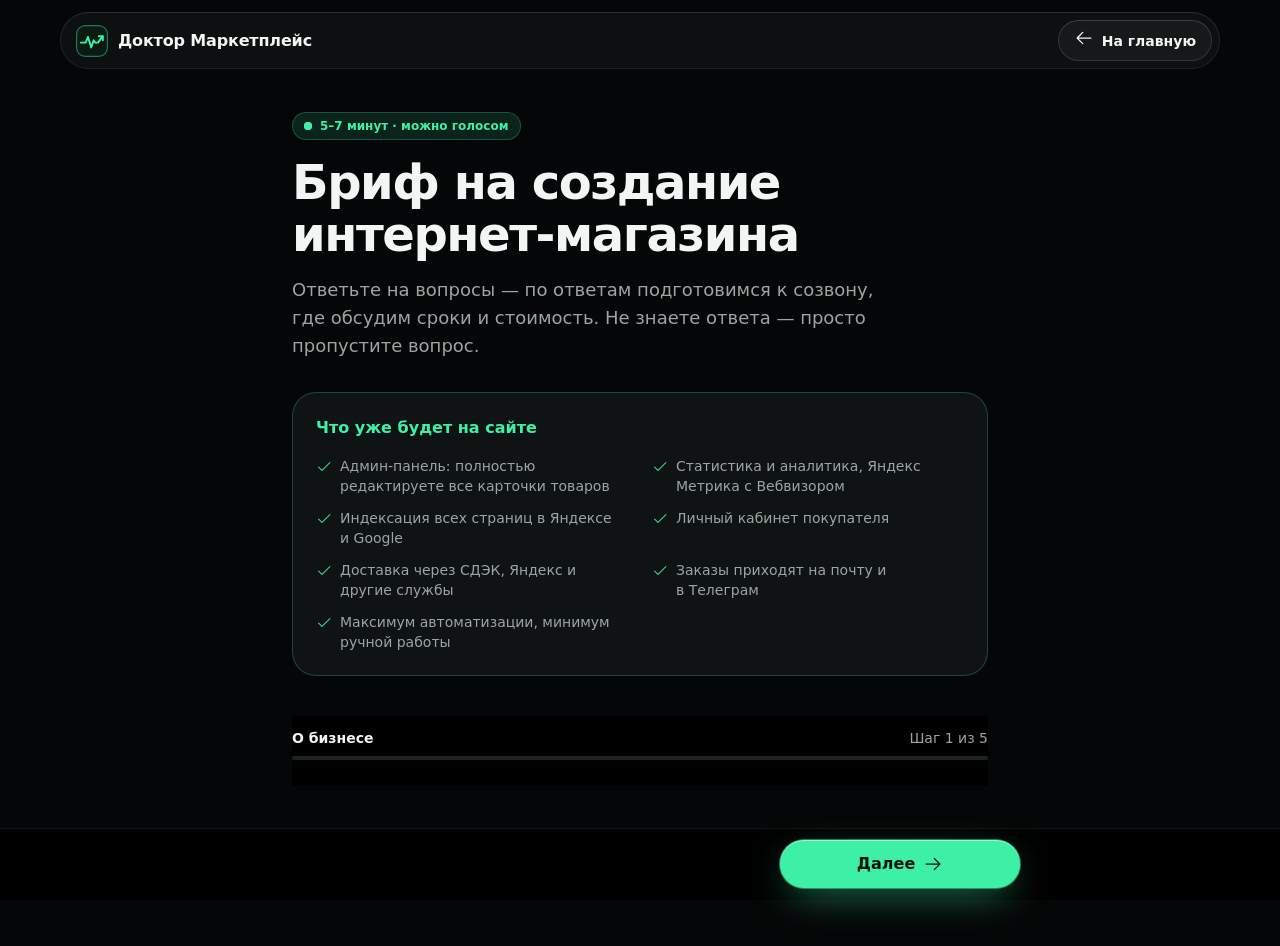
==== commit 4e7bd5e8: "Редизайн: кабинет-иллюстрация на первом экране, плитки услуг с мини-интерфейсами, портфолио в рамках" ====
--- a/brief/index.html
+++ b/brief/index.html
@@ -16,7 +16,7 @@
 <link rel="icon" href="/doctor-marketplace/favicon.svg" type="image/svg+xml">
 <link rel="preload" href="/doctor-marketplace/fonts/manrope-cyrillic.woff2" as="font" type="font/woff2" crossorigin>
 <link rel="preload" href="/doctor-marketplace/fonts/manrope-latin.woff2" as="font" type="font/woff2" crossorigin>
-<style>@font-face{font-family:'Manrope';font-style:normal;font-weight:400 700;font-display:swap;src:url(/doctor-marketplace/fonts/manrope-cyrillic-ext.woff2) format('woff2');unicode-range:U+0460-052F,U+1C80-1C8A,U+20B4,U+2DE0-2DFF,U+A640-A69F,U+FE2E-FE2F}@font-face{font-family:'Manrope';font-style:normal;font-weight:400 700;font-display:swap;src:url(/doctor-marketplace/fonts/manrope-cyrillic.woff2) format('woff2');unicode-range:U+0301,U+0400-045F,U+0490-0491,U+04B0-04B1,U+2116}@font-face{font-family:'Manrope';font-style:normal;font-weight:400 700;font-display:swap;src:url(/doctor-marketplace/fonts/manrope-latin-ext.woff2) format('woff2');unicode-range:U+0100-02BA,U+02BD-02C5,U+02C7-02CC,U+02CE-02D7,U+02DD-02FF,U+0304,U+0308,U+0329,U+1D00-1DBF,U+1E00-1E9F,U+1EF2-1EFF,U+2020,U+20A0-20AB,U+20AD-20C4,U+2113,U+2C60-2C7F,U+A720-A7FF}@font-face{font-family:'Manrope';font-style:normal;font-weight:400 700;font-display:swap;src:url(/doctor-marketplace/fonts/manrope-latin.woff2) format('woff2');unicode-range:U+0000-00FF,U+0131,U+0152-0153,U+02BB-02BC,U+02C6,U+02DA,U+02DC,U+0304,U+0308,U+0329,U+2000-206F,U+20AC,U+2122,U+2191,U+2193,U+2212,U+2215,U+FEFF,U+FFFD}:root{--bg:#000000;--s1:#181818;--s2:#1F1F1F;--s3:#272727;--s4:#313131;--line:rgba(255,255,255,.08);--line2:rgba(255,255,255,.14);--text:#F4F6F5;--muted:#A3ABA8;--dim:#6E7673;--accent:#3EF0A6;--accent2:#1FD08A;--ink:#03130C;--a12:rgba(62,240,166,.12);--a24:rgba(62,240,166,.24);--a40:rgba(62,240,166,.4);--wb:#CB11AB;--ozon:#005BFF;--danger:#FF6B6B;--ease:cubic-bezier(.22,1,.36,1);--r2:8px;--r3:12px;--r4:16px;--r5:24px;--rf:9999px;--gut:16px;color-scheme:dark}@media (min-width:768px){:root{--gut:24px}}@media (min-width:1100px){:root{--gut:32px}}*,*::before,*::after{box-sizing:border-box}html{-webkit-text-size-adjust:100%;scroll-padding-top:96px;overflow-x:clip}body{margin:0;background:var(--bg);color:var(--text);font-family:'Manrope',system-ui,-apple-system,'Segoe UI',sans-serif;font-size:16px;line-height:24px;-webkit-font-smoothing:antialiased;overflow-x:clip}img{max-width:100%;display:block;height:auto}a{color:inherit;text-decoration:none}button{font:inherit;color:inherit;background:none;border:0;padding:0;cursor:pointer}input,textarea,select{font:inherit;color:inherit}:focus-visible{outline:2px solid var(--accent);outline-offset:3px}[tabindex="-1"]:focus{outline:none}[hidden]{display:none!important}.i{width:1em;height:1em;flex-shrink:0}.flip .i,.flip.i{transform:rotate(180deg)}.skip{position:absolute;left:16px;top:-64px;z-index:100;padding:8px 16px;border-radius:var(--rf);background:var(--accent);color:var(--ink);font-weight:600}.skip:focus{top:16px}.wrap{max-width:1200px;margin:0 auto;padding-left:max(var(--gut),env(safe-area-inset-left,0px));padding-right:max(var(--gut),env(safe-area-inset-right,0px))}.sec{padding-block:56px}@media (min-width:1100px){.sec{padding-block:88px}}.cv{content-visibility:auto;contain-intrinsic-size:auto 640px}.visually-hidden{position:absolute!important;width:1px;height:1px;overflow:hidden;clip:rect(0 0 0 0);white-space:nowrap}h1,h2,h3,h4,p{margin:0}.heading-1,.heading-2,.heading-3,.heading-4,.heading-5,.heading-6{font-weight:600;text-wrap:balance;letter-spacing:-.02em}.heading-1{font-size:36px;line-height:40px}.heading-2{font-size:30px;line-height:36px}.heading-3,.heading-4{font-size:24px;line-height:32px}.heading-5,.heading-6{font-size:20px;line-height:28px}@media (min-width:768px){.heading-1{font-size:48px;line-height:48px}.heading-2{font-size:36px;line-height:40px}.heading-3,.heading-4{font-size:30px;line-height:36px}.heading-5{font-size:24px;line-height:32px}}@media (min-width:1100px){.heading-1{font-size:60px;line-height:60px}.heading-2{font-size:48px;line-height:48px}.heading-3{font-size:36px;line-height:40px}}.title-2{font-size:18px;line-height:28px;font-weight:500}.title-3{font-size:16px;line-height:24px;font-weight:500}.body-6{font-size:14px;line-height:20px;font-weight:400}.caption-4{font-size:12px;line-height:16px;font-weight:500}p,li{text-wrap:pretty}.muted{color:var(--muted)}.br-d{display:none}@media (min-width:768px){.br-d{display:inline}}.btn{position:relative;display:inline-flex;align-items:center;justify-content:center;gap:8px;border-radius:var(--rf);padding:12px 24px;font-size:16px;line-height:24px;font-weight:600;text-align:center;overflow:hidden;isolation:isolate;transition:transform .3s var(--ease),background-color .3s var(--ease),box-shadow .3s var(--ease)}.btn .i{font-size:20px}.btn-lg{padding:16px 24px;font-size:18px;line-height:28px}.btn-sm{padding:8px 16px;font-size:14px;line-height:20px}.btn-primary{background:var(--accent);color:var(--ink);box-shadow:0 0 0 1px rgba(62,240,166,.45),0 10px 32px -12px rgba(62,240,166,.6)}.btn-primary:hover{box-shadow:0 0 0 1px rgba(62,240,166,.7),0 14px 40px -12px rgba(62,240,166,.75)}.btn-primary>*{position:relative}.btn-shine::after{content:"";position:absolute;top:0;bottom:0;left:-30%;width:40%;background:linear-gradient(105deg,transparent,rgba(255,255,255,.55),transparent);transform:translateX(-160%) skewX(-12deg);animation:shine 5s var(--ease) 1.2s infinite;z-index:-1;pointer-events:none}@keyframes shine{0%,70%{transform:translateX(-160%) skewX(-12deg)}100%{transform:translateX(420%) skewX(-12deg)}}.btn-ghost{background:rgba(255,255,255,.04);color:var(--text);box-shadow:inset 0 0 0 1px var(--line2)}.btn-ghost:hover{background:rgba(255,255,255,.08)}.btn:active{transform:scale(.98)}.link-arrow{display:inline-flex;align-items:center;gap:8px;color:var(--muted);font-weight:600;transition:color .3s var(--ease)}.link-arrow:hover{color:var(--text)}.link-arrow .i{transition:transform .3s var(--ease)}.link-arrow:hover .i{transform:translateX(3px)}.link-acc{color:var(--accent)}.link-acc:hover{color:var(--accent)}.chip{display:inline-flex;align-items:center;gap:8px;padding:4px 12px;border-radius:var(--rf);background:rgba(255,255,255,.03);box-shadow:inset 0 0 0 1px var(--line2);font-size:12px;line-height:16px;font-weight:600;color:var(--muted)}.chip .i{font-size:14px}.chip-accent{color:var(--accent);background:var(--a12);box-shadow:inset 0 0 0 1px var(--a24)}.dot{position:relative;width:8px;height:8px;border-radius:50%;background:var(--accent);flex-shrink:0}.dot::after{content:"";position:absolute;inset:0;border-radius:50%;background:var(--accent);animation:ping 2.4s var(--ease) infinite}@keyframes ping{0%{transform:scale(1);opacity:.6}80%,100%{transform:scale(2.6);opacity:0}}.dot-wb{background:var(--wb)}.dot-ozon{background:var(--ozon)}.dot-wb::after,.dot-ozon::after{display:none}.nav{position:fixed;z-index:50;top:calc(12px + env(safe-area-inset-top,0px));left:50%;transform:translateX(-50%);width:min(1136px,calc(100% - 24px));display:flex;align-items:center;gap:8px;padding:8px 8px 8px 16px;border-radius:var(--rf);background:rgba(20,20,20,.96);box-shadow:inset 0 0 0 1px var(--line);transition:box-shadow .3s var(--ease);view-transition-name:nav}.nav.scrolled{box-shadow:inset 0 0 0 1px var(--line2),0 12px 32px -16px rgba(0,0,0,.9)}.logo{display:flex;align-items:center;gap:8px;font-weight:600;font-size:16px;line-height:24px;white-space:nowrap}.logo svg{width:32px;height:32px;flex-shrink:0}.nav-links{display:none;gap:4px;margin-left:auto}.nav-links a{padding:8px 12px;border-radius:var(--rf);color:var(--muted);font-size:14px;line-height:20px;font-weight:500;transition:color .3s var(--ease),background-color .3s var(--ease)}.nav-links a:hover{color:var(--text);background:rgba(255,255,255,.06)}.nav-links a[aria-current="page"]{color:var(--accent);background:var(--a12)}.nav .nav-cta{margin-left:auto}.nav-back{margin-left:auto;white-space:nowrap;flex-shrink:0}@media (max-width:419px){.nav-back{padding:0;width:40px;height:40px}.nav-back-t{display:none}}.menu-btn{width:40px;height:40px;border-radius:var(--rf);display:grid;place-items:center;background:rgba(255,255,255,.06);flex-shrink:0}.menu-btn span{display:block;width:16px;height:2px;border-radius:2px;background:var(--text);transition:transform .4s var(--ease);grid-area:1/1}.menu-btn span:first-child{transform:translateY(-4px)}.menu-btn span:last-child{transform:translateY(4px)}.menu-open .menu-btn span:first-child{transform:rotate(45deg)}.menu-open .menu-btn span:last-child{transform:rotate(-45deg)}@media (min-width:1024px){.nav-links{display:flex}.nav .nav-cta{margin-left:8px}.menu-btn{display:none}}@media (max-width:420px){.nav .nav-cta{display:none}.menu-btn{margin-left:auto}}.mobile-menu{position:fixed;inset:0;z-index:45;display:flex;flex-direction:column;justify-content:center;gap:4px;padding:96px max(24px,env(safe-area-inset-left,0px)) 48px;background:rgba(0,0,0,.97);opacity:0;visibility:hidden;transition:opacity .3s var(--ease),visibility 0s linear .3s}.menu-open .mobile-menu{opacity:1;visibility:visible;transition:opacity .3s var(--ease),visibility 0s}.mobile-menu a{font-size:30px;line-height:36px;font-weight:600;padding:8px 0;opacity:0;transform:translateY(16px);transition:opacity .4s var(--ease),transform .4s var(--ease)}.mobile-menu a[aria-current="page"]{color:var(--accent)}.menu-open .mobile-menu a{opacity:1;transform:none}.menu-open .mobile-menu a:nth-child(2){transition-delay:50ms}.menu-open .mobile-menu a:nth-child(3){transition-delay:100ms}.menu-open .mobile-menu a:nth-child(4){transition-delay:150ms}.menu-open .mobile-menu a:nth-child(5){transition-delay:200ms}.menu-open .mobile-menu a:nth-child(6){transition-delay:250ms}.mobile-menu .btn{margin-top:24px;font-size:18px}@media (min-width:1024px){.mobile-menu{display:none}}.hero{position:relative;padding-top:112px;padding-bottom:40px;overflow:clip}@media (min-width:1100px){.hero{padding-top:144px;padding-bottom:80px}}.hero::before{content:"";position:absolute;width:720px;height:720px;right:-260px;top:-220px;border-radius:50%;background:radial-gradient(closest-side,rgba(62,240,166,.15),transparent);pointer-events:none}.hero-grid{position:relative;display:grid;gap:40px;align-items:center}@media (min-width:1100px){.hero-grid{grid-template-columns:minmax(0,1.22fr) minmax(0,.78fr);gap:56px}}.grad{background:linear-gradient(90deg,#FFFFFF,#9B9B9B);-webkit-background-clip:text;background-clip:text;color:transparent}.hero h1{margin-top:24px;max-width:680px}.mark{position:relative;white-space:nowrap}.mark::after{content:"";position:absolute;left:-4px;right:-4px;bottom:.04em;height:.34em;border-radius:6px;background:var(--mk);opacity:.55;transform-origin:left center;animation:markIn 1s var(--ease) .25s both;z-index:-1}.mark-wb{--mk:var(--wb)}.mark-ozon{--mk:var(--ozon)}.mark-ozon::after{animation-delay:.55s}@keyframes markIn{from{transform:scaleX(0)}to{transform:scaleX(1)}}.hero-lead{margin-top:24px;max-width:600px;color:var(--muted);font-size:18px;line-height:28px;font-weight:500}.hero-cta{margin-top:32px;display:flex;flex-wrap:wrap;align-items:center;gap:16px 24px}@media (max-width:560px){.hero-cta .btn{width:100%}}.founder-mini{margin-top:32px;display:flex;align-items:center;gap:12px}.founder-mini img{width:44px;height:44px;border-radius:50%;object-fit:cover;box-shadow:0 0 0 2px var(--bg),0 0 0 4px var(--a40)}.founder-mini b{display:block;font-size:14px;line-height:20px;font-weight:600}.founder-mini span{font-size:12px;line-height:16px;color:var(--muted)}.stats-strip{margin-top:32px;display:grid;grid-template-columns:repeat(3,minmax(0,1fr));gap:8px;max-width:600px}.stats-strip div{padding:12px;border-radius:var(--r4);background:rgba(255,255,255,.03);box-shadow:inset 0 0 0 1px var(--line)}.stats-strip b{display:block;font-size:24px;line-height:32px;font-weight:600}.stats-strip span{display:block;font-size:12px;line-height:16px;color:var(--muted)}@media (min-width:768px){.stats-strip div{padding:16px}.stats-strip b{font-size:30px;line-height:36px}}.pulse-wrap{position:relative;padding:12px 0}.pulse-card{position:relative;border-radius:var(--r5);background:var(--s1);box-shadow:inset 0 0 0 1px var(--line),0 40px 100px -48px rgba(62,240,166,.35);padding:16px}@media (min-width:768px){.pulse-card{padding:24px}}.pc-head{display:flex;align-items:center;justify-content:space-between;gap:12px}.pc-head .title-3{display:flex;align-items:center;gap:8px;font-weight:600}.pc-head .i{color:var(--accent);font-size:20px}.chart{display:block;width:100%;height:auto;margin-top:16px;overflow:visible}.chart .grid line{stroke:rgba(255,255,255,.06);stroke-width:1}.chart .glow{fill:none;stroke:rgba(62,240,166,.22);stroke-width:12;stroke-linecap:round;stroke-linejoin:round}.chart .line{fill:none;stroke:var(--accent);stroke-width:3;stroke-linecap:round;stroke-linejoin:round}.chart .glow,.chart .line{stroke-dasharray:1;stroke-dashoffset:1;animation:draw 2s var(--ease) .3s forwards}@keyframes draw{to{stroke-dashoffset:0}}.chart .area{fill:rgba(62,240,166,.09);opacity:0;animation:fadeIn .8s var(--ease) 1.8s forwards}.chart .pt,.chart .halo{opacity:0;animation:fadeIn .4s var(--ease) 2.1s forwards}.chart .pt{fill:#FFFFFF}.chart .halo{fill:rgba(62,240,166,.3)}@keyframes fadeIn{to{opacity:1}}.chart-labels{display:flex;justify-content:space-between;margin-top:8px;font-size:12px;line-height:16px;color:var(--dim)}.notes{margin-top:16px;display:grid;gap:8px}.note{display:flex;align-items:center;gap:12px;padding:12px;border-radius:var(--r3);background:var(--s2);box-shadow:inset 0 0 0 1px var(--line);animation:fadeUp .6s var(--ease) both}.note:nth-child(1){animation-delay:.9s}.note:nth-child(2){animation-delay:1.3s}.note:nth-child(3){animation-delay:1.7s}.note .ic{width:32px;height:32px;border-radius:var(--r2);display:grid;place-items:center;background:var(--a12);color:var(--accent);font-size:18px;flex-shrink:0}.note b{display:block;font-size:14px;line-height:20px;font-weight:600}.note span{display:block;font-size:12px;line-height:16px;color:var(--muted)}.note time{margin-left:auto;font-size:12px;line-height:16px;color:var(--dim)}.float-chip{position:absolute;z-index:2;display:inline-flex;align-items:center;gap:8px;padding:8px 12px;border-radius:var(--rf);background:#1F1F1F;box-shadow:inset 0 0 0 1px var(--line2),0 12px 28px -12px rgba(0,0,0,.9);font-size:12px;line-height:16px;font-weight:600}.float-chip.fc1{left:-6px;top:-6px}.float-chip.fc2{right:-4px;bottom:-6px}@media (min-width:1100px){.float-chip.fc1{left:-24px}.float-chip.fc2{right:-16px}}@keyframes fadeUp{from{opacity:0;transform:translateY(12px)}to{opacity:1;transform:none}}.phero{position:relative;padding-top:112px;padding-bottom:16px;overflow:clip}@media (min-width:1100px){.phero{padding-top:144px;padding-bottom:32px}}.phero::before{content:"";position:absolute;width:640px;height:640px;right:-280px;top:-320px;border-radius:50%;background:radial-gradient(closest-side,rgba(62,240,166,.12),transparent);pointer-events:none}.phero .wrap{position:relative}.crumbs{display:flex;flex-wrap:wrap;align-items:center;gap:4px 8px;font-size:14px;line-height:20px;color:var(--dim)}.crumbs a{color:var(--muted);transition:color .3s var(--ease)}.crumbs a:hover{color:var(--text)}.crumbs .sep{color:var(--s4)}.phero .chip{margin-top:24px}.phero h1{margin-top:16px;max-width:820px}.phero .lead{margin-top:16px;max-width:680px;color:var(--muted);font-size:18px;line-height:28px;font-weight:500}.phero .hero-cta{margin-top:24px}.sec-head{max-width:720px}.sec-head .heading-2{margin-top:16px}.sec-head p{margin-top:16px;color:var(--muted);font-size:18px;line-height:28px;font-weight:500}.sec-head-row{display:flex;flex-wrap:wrap;align-items:flex-end;justify-content:space-between;gap:16px 32px}.card{position:relative;padding:24px;border-radius:var(--r5);background:var(--s1);box-shadow:inset 0 0 0 1px var(--line)}.ic{width:48px;height:48px;border-radius:var(--r3);display:grid;place-items:center;background:var(--a12);color:var(--accent);font-size:24px;box-shadow:inset 0 0 0 1px rgba(62,240,166,.2);flex-shrink:0}.checks{list-style:none;margin:0;padding:0;display:grid;gap:12px}.checks li{display:flex;gap:12px;align-items:flex-start;color:var(--muted)}.checks li .i{color:var(--accent);font-size:20px;margin-top:2px}.who{margin-top:40px;display:grid;gap:16px}@media (min-width:900px){.who{grid-template-columns:repeat(3,minmax(0,1fr))}}.who .card{display:flex;flex-direction:column;gap:16px}.who .card .heading-6 em{font-style:normal;color:var(--accent)}.who .checks{font-size:14px;line-height:20px}.who .checks .i{font-size:18px;margin-top:1px}.who .link-arrow{margin-top:auto;padding-top:8px}.svc-grid{margin-top:40px;display:grid;gap:16px}@media (min-width:640px){.svc-grid{grid-template-columns:repeat(2,minmax(0,1fr))}}@media (min-width:1100px){.svc-grid{grid-template-columns:repeat(4,minmax(0,1fr))}}.svc{display:flex;flex-direction:column;padding:24px;border-radius:var(--r5);background:var(--s1);box-shadow:inset 0 0 0 1px var(--line);transition:box-shadow .3s var(--ease),transform .3s var(--ease)}.svc:hover{box-shadow:inset 0 0 0 1px rgba(62,240,166,.32);transform:translateY(-3px)}.svc h3{margin-top:20px;font-size:18px;line-height:28px;font-weight:600;letter-spacing:-.01em}.svc p{margin-top:8px;color:var(--muted);font-size:14px;line-height:20px}.svc .more{margin-top:auto;padding-top:20px;display:inline-flex;align-items:center;gap:6px;font-size:14px;line-height:20px;font-weight:600;color:var(--accent)}.svc .more .i{transition:transform .3s var(--ease)}.svc:hover .more .i{transform:translateX(4px)}.svc-new{box-shadow:inset 0 0 0 1px var(--a40),0 24px 64px -40px rgba(62,240,166,.5)}.svc-new .badge{position:absolute;top:24px;right:24px}.svc-new{position:relative}@media (max-width:639px){.svc-grid{gap:8px}.svc{display:grid;grid-template-columns:40px minmax(0,1fr) 20px;column-gap:16px;align-items:center;padding:16px 20px}.svc .ic{grid-column:1;grid-row:1/span 3;align-self:start;width:40px;height:40px;font-size:20px}.svc h3{grid-column:2;margin-top:0;font-size:16px;line-height:24px}.svc p{grid-column:2;margin-top:2px}.svc .more{grid-column:3;grid-row:1/span 3;margin-top:0;padding-top:0;justify-self:end}.svc .more .t{display:none}.svc-new .badge{position:static;grid-column:2;justify-self:start;margin-bottom:8px}}.stats{margin-top:40px;display:grid;grid-template-columns:repeat(2,minmax(0,1fr));gap:12px}@media (min-width:1100px){.stats{grid-template-columns:repeat(4,minmax(0,1fr));gap:16px}}.stat{padding:24px 16px;border-radius:var(--r5);background:var(--s1);box-shadow:inset 0 0 0 1px var(--line)}@media (min-width:768px){.stat{padding:32px 24px}}.stat b{display:block;font-size:36px;line-height:40px;font-weight:600;letter-spacing:-.02em;color:var(--accent)}@media (min-width:768px){.stat b{font-size:48px;line-height:48px}}.stat span{display:block;margin-top:12px;font-size:14px;line-height:20px;color:var(--muted)}.tagline{padding-block:72px}@media (min-width:1100px){.tagline{padding-block:112px}}.tagline p{max-width:920px;font-size:30px;line-height:36px;font-weight:600;letter-spacing:-.02em;text-wrap:balance}@media (min-width:768px){.tagline p{font-size:48px;line-height:48px}}@media (min-width:1100px){.tagline p{font-size:60px;line-height:60px}}.tagline .w{opacity:.28;transition:opacity .6s var(--ease);transition-delay:calc(var(--i,0) * 45ms)}.tagline .acc{color:var(--accent)}.tagline.in .w{opacity:1}.founder{display:grid;gap:40px;align-items:center}@media (min-width:900px){.founder{grid-template-columns:minmax(0,.8fr) minmax(0,1.2fr);gap:64px}}.portrait{position:relative;width:min(300px,100%);aspect-ratio:1;margin-inline:auto}.portrait::before{content:"";position:absolute;inset:-6px;border-radius:50%;background:conic-gradient(from 210deg,var(--accent),transparent 30%,transparent 55%,var(--accent2),transparent 85%,var(--accent))}.portrait::after{content:"";position:absolute;inset:-40px;border-radius:50%;background:radial-gradient(closest-side,rgba(62,240,166,.16),transparent);z-index:-1}.portrait img{position:relative;width:100%;height:100%;border-radius:50%;object-fit:cover;box-shadow:0 0 0 6px var(--bg)}.portrait .chip{position:absolute;left:50%;bottom:-12px;transform:translateX(-50%);white-space:nowrap;background:#181818}.founder .checks{margin-top:24px}.founder .checks li{color:var(--text)}.why{margin-top:40px;display:grid;gap:12px}@media (min-width:768px){.why{grid-template-columns:repeat(2,minmax(0,1fr));gap:16px}}.why .card p{margin-top:16px;font-size:18px;line-height:28px;font-weight:500}.why .ic{width:40px;height:40px;font-size:20px}.steps{position:relative;margin-top:48px;display:grid;gap:24px}@media (min-width:1100px){.steps{grid-template-columns:repeat(4,minmax(0,1fr))}}.steps-line{display:none}@media (min-width:1100px){.steps-line{display:block;position:absolute;left:24px;right:24px;top:24px;height:2px;background:var(--s3);overflow:hidden;border-radius:2px}.steps-line i{position:absolute;inset:0;background:var(--accent);transform:scaleX(0);transform-origin:left;transition:transform 1.4s var(--ease)}.steps.in .steps-line i{transform:scaleX(1)}}.step{position:relative;display:grid;grid-template-columns:48px minmax(0,1fr);gap:16px;align-items:start;align-content:start}@media (min-width:1100px){.step{grid-template-columns:1fr;gap:24px}}.step .num{position:relative;z-index:1;width:48px;height:48px;border-radius:50%;display:grid;place-items:center;background:var(--s1);box-shadow:inset 0 0 0 1px var(--a40);color:var(--accent);font-weight:600}.step h3{font-size:18px;line-height:28px;font-weight:600}.step p{margin-top:8px;color:var(--muted);font-size:14px;line-height:20px}@media (min-width:1100px){.steps.three{grid-template-columns:repeat(3,minmax(0,1fr))}}.steps.compact{margin-top:24px}@media (min-width:1100px){.steps.compact{grid-template-columns:1fr;gap:20px}.steps.compact .steps-line{display:none}.steps.compact .step{grid-template-columns:48px minmax(0,1fr);gap:16px}}.svc-layout{display:grid;gap:24px;align-items:start}@media (min-width:1000px){.svc-layout{grid-template-columns:minmax(0,1fr) 360px;gap:32px}}.svc-layout .card .heading-5{margin-bottom:20px}.aside-cta{display:flex;flex-direction:column;align-items:flex-start;gap:16px;padding:32px;border-radius:var(--r5);background:var(--s1);box-shadow:inset 0 0 0 1px var(--a24),0 24px 64px -40px rgba(62,240,166,.4)}@media (min-width:1000px){.aside-cta{position:sticky;top:96px}}.aside-cta p{color:var(--muted);font-size:14px;line-height:20px}.aside-cta .btn{width:100%}.tel{display:inline-flex;align-items:center;gap:8px;font-weight:600}.tel .i{color:var(--accent);font-size:18px}.others{margin-top:24px;display:flex;flex-wrap:wrap;gap:8px}.others a{display:inline-flex;align-items:center;gap:8px;padding:8px 16px;border-radius:var(--rf);background:var(--s1);box-shadow:inset 0 0 0 1px var(--line2);font-size:14px;line-height:20px;font-weight:500;transition:box-shadow .3s var(--ease),color .3s var(--ease)}.others a:hover{box-shadow:inset 0 0 0 1px var(--a40);color:var(--accent)}.others .i{color:var(--accent);font-size:16px}.feats{margin-top:40px;display:grid;gap:12px}@media (min-width:640px){.feats{grid-template-columns:repeat(2,minmax(0,1fr))}}@media (min-width:1100px){.feats{grid-template-columns:repeat(3,minmax(0,1fr));gap:16px}}.feat{display:flex;gap:16px;align-items:flex-start;padding:20px;border-radius:var(--r4);background:var(--s1);box-shadow:inset 0 0 0 1px var(--line)}.feat .i{font-size:24px;color:var(--accent);margin-top:2px}.feat b{display:block;font-size:16px;line-height:24px;font-weight:600}.feat span{display:block;margin-top:4px;font-size:14px;line-height:20px;color:var(--muted)}.gallery{margin-top:32px;display:grid;grid-auto-flow:column;grid-auto-columns:200px;gap:16px;overflow-x:auto;scroll-snap-type:x mandatory;padding:8px 2px 16px;-webkit-overflow-scrolling:touch;scrollbar-width:none}.gallery::-webkit-scrollbar{display:none}@media (min-width:900px){.gallery{grid-auto-flow:row;grid-template-columns:repeat(4,minmax(0,1fr));overflow:visible}}.shot{scroll-snap-align:start;display:flex;flex-direction:column;gap:12px}.shot .frame{display:block;aspect-ratio:1/2;border-radius:28px;overflow:hidden;background:#0A0A0A;box-shadow:inset 0 0 0 1px var(--line2),0 0 0 5px #111;transition:transform .3s var(--ease)}.shot:hover .frame{transform:translateY(-4px)}.shot img{width:100%;height:100%;object-fit:cover;object-position:top}.shot b{display:block;font-size:14px;line-height:20px;font-weight:600}.shot span{display:block;font-size:12px;line-height:16px;color:var(--muted)}.promo{display:grid;gap:32px;align-items:center;padding:24px;border-radius:32px;background:var(--s1);box-shadow:inset 0 0 0 1px var(--a24),0 32px 96px -56px rgba(62,240,166,.45);overflow:hidden}@media (min-width:768px){.promo{padding:40px}}@media (min-width:1000px){.promo{grid-template-columns:minmax(0,1.2fr) minmax(0,.8fr);padding:56px;gap:48px}}.promo .checks{margin-top:24px}.promo .hero-cta{margin-top:32px}.promo-shots{display:flex;justify-content:center;gap:12px}.promo-shots .frame{width:150px;aspect-ratio:1/2;border-radius:24px;overflow:hidden;box-shadow:inset 0 0 0 1px var(--line2),0 0 0 5px #111}.promo-shots .frame:nth-child(2){transform:translateY(24px)}.promo-shots img{width:100%;height:100%;object-fit:cover;object-position:top}@media (max-width:420px){.promo-shots .frame{width:128px}}.partners{display:grid;gap:16px;margin-top:40px;max-width:760px}.partner{display:flex;flex-direction:column;gap:16px;padding:24px;border-radius:var(--r5);background:var(--s1);box-shadow:inset 0 0 0 1px var(--line)}.partner>svg{flex:none;align-self:flex-start;height:48px;width:168px}.partner p{color:var(--muted);font-size:14px;line-height:20px;max-width:420px}.partner .link-arrow{margin-top:12px}@media (min-width:640px){.partner{flex-direction:row;align-items:center;gap:32px}}.faq-grid{display:grid;gap:24px;margin-top:40px}@media (min-width:1100px){.faq-grid{grid-template-columns:minmax(0,1fr) 360px;align-items:start}}.faq{display:grid;gap:8px}.faq details{border-radius:var(--r4);background:var(--s1);box-shadow:inset 0 0 0 1px var(--line);transition:box-shadow .3s var(--ease)}.faq details[open]{box-shadow:inset 0 0 0 1px var(--a24)}.faq summary{list-style:none;display:flex;align-items:center;justify-content:space-between;gap:16px;padding:16px 16px 16px 24px;cursor:pointer;font-size:18px;line-height:28px;font-weight:600}.faq summary::-webkit-details-marker{display:none}.faq summary .pm{width:32px;height:32px;border-radius:50%;display:grid;place-items:center;background:rgba(255,255,255,.06);flex-shrink:0;transition:transform .4s var(--ease)}.faq details[open] summary .pm{transform:rotate(45deg);background:var(--a12);color:var(--accent)}.faq .ans{padding:0 24px 24px;color:var(--muted)}.faq .ans a{color:var(--accent);text-decoration:underline;text-underline-offset:2px}.faq details[open] .ans{animation:fadeUp .4s var(--ease)}.faq-aside{display:flex;flex-direction:column;align-items:flex-start;gap:16px;padding:32px;border-radius:var(--r5);background:var(--s1);box-shadow:inset 0 0 0 1px var(--a24),0 0 48px rgba(62,240,166,.06)}@media (min-width:1100px){.faq-aside{position:sticky;top:96px}}.faq-aside p{color:var(--muted)}.cta-band{display:grid;gap:24px;align-items:center;padding:32px 24px;border-radius:32px;background:var(--s1);box-shadow:inset 0 0 0 1px var(--a24),0 32px 96px -56px rgba(62,240,166,.4)}@media (min-width:768px){.cta-band{padding:48px}}@media (min-width:1000px){.cta-band{grid-template-columns:minmax(0,1fr) auto;gap:48px;padding:56px}}.cta-band p{margin-top:12px;color:var(--muted);font-size:18px;line-height:28px;font-weight:500;max-width:620px}.cta-band .hero-cta{margin-top:0}.cta-box{display:grid;gap:32px;border-radius:32px;background:var(--s1);box-shadow:inset 0 0 0 1px var(--line);padding:24px}@media (min-width:768px){.cta-box{padding:40px}}@media (min-width:1100px){.cta-box{grid-template-columns:minmax(0,1fr) minmax(0,1fr);gap:64px;padding:56px}}.cta-box .checks{margin-top:24px}.contacts{margin-top:32px;display:grid;gap:8px}.contacts a,.contacts span{display:inline-flex;align-items:center;gap:12px;font-weight:600;transition:color .3s var(--ease)}.contacts a:hover{color:var(--accent)}.contacts .i{font-size:20px;color:var(--accent)}.docs{margin-top:24px;display:grid;gap:6px;font-size:14px;line-height:20px}.docs a{color:var(--muted);text-decoration:underline;text-decoration-color:var(--line2);text-underline-offset:3px}.docs a:hover{color:var(--text)}.form{display:grid;gap:16px}.field{display:grid;gap:8px}.field label{font-size:14px;line-height:20px;font-weight:500;color:var(--muted)}.field label b{color:var(--accent);font-weight:600}.inp{width:100%;padding:12px 16px;border-radius:var(--r3);background:var(--s2);border:1px solid var(--line2);color:var(--text);font-size:16px;line-height:24px;transition:border-color .3s var(--ease),box-shadow .3s var(--ease);-webkit-appearance:none;appearance:none}.inp::placeholder{color:var(--dim)}.inp:focus{outline:none;border-color:var(--accent);box-shadow:0 0 0 4px var(--a12)}.inp[aria-invalid="true"]{border-color:var(--danger);box-shadow:0 0 0 4px rgba(255,107,107,.12)}select.inp{background-image:url("data:image/svg+xml,%3Csvg xmlns='http://www.w3.org/2000/svg' width='12' height='8'%3E%3Cpath d='M1 1l5 5 5-5' stroke='%23A3ABA8' stroke-width='2' fill='none' stroke-linecap='round'/%3E%3C/svg%3E");background-repeat:no-repeat;background-position:right 16px center;padding-right:44px}select.inp option{background:#1F1F1F;color:#F4F6F5}textarea.inp{min-height:112px;resize:vertical;padding-right:56px}.err{font-size:12px;line-height:16px;color:var(--danger)}.err:empty{display:none}.voice-wrap{position:relative}.mic{position:absolute;right:8px;bottom:8px;width:40px;height:40px;border-radius:50%;display:grid;place-items:center;background:var(--s3);color:var(--muted);font-size:20px;transition:background-color .3s var(--ease),color .3s var(--ease)}.mic:hover{color:var(--text)}.mic::after{content:"";position:absolute;inset:-24px -8px -8px -24px;border-radius:50%}.mic.rec{background:#FF4D4D;color:#FFFFFF}.mic.rec::before{content:"";position:absolute;inset:0;border-radius:50%;background:#FF4D4D;animation:ping 1.4s var(--ease) infinite;z-index:-1}.voice-status{font-size:12px;line-height:16px;color:var(--muted)}.voice-status:empty{display:none}.voice-status[data-state="live"]{color:#FF8A8A}.voice-status[data-state="warn"]{color:#F5C062}.check{display:flex;gap:12px;align-items:flex-start;font-size:12px;line-height:16px;color:var(--muted);cursor:pointer}.check input{position:absolute;opacity:0;width:1px;height:1px}.check .box{width:20px;height:20px;flex-shrink:0;border-radius:6px;border:1px solid var(--line2);background:var(--s2);display:grid;place-items:center;color:var(--ink);transition:background-color .2s var(--ease)}.check .box .i{font-size:14px;opacity:0}.check input:checked+.box{background:var(--accent);border-color:var(--accent)}.check input:checked+.box .i{opacity:1}.check input:focus-visible+.box{outline:2px solid var(--accent);outline-offset:2px}.check a{color:var(--text);text-decoration:underline;text-decoration-color:var(--line2);text-underline-offset:2px}.check.invalid .box{border-color:var(--danger)}.form .btn{width:100%}.btn.loading{pointer-events:none}.btn.loading>span{opacity:0}.btn.loading::before{content:"";position:absolute;inset:0;z-index:2;background:linear-gradient(90deg,transparent,rgba(3,19,12,.35),transparent);animation:loadbar 1s var(--ease) infinite}@keyframes loadbar{from{transform:translateX(-100%)}to{transform:translateX(100%)}}.demo-note{font-size:12px;line-height:16px;color:var(--dim);text-align:center}.done{display:grid;justify-items:start;gap:16px;padding:24px;border-radius:var(--r5);background:var(--a12);box-shadow:inset 0 0 0 1px var(--a24);animation:fadeUp .5s var(--ease)}.done .ok{width:48px;height:48px;border-radius:50%;display:grid;place-items:center;background:var(--accent);color:var(--ink);font-size:24px}.done p{color:var(--muted)}.footer{padding-block:48px 112px;border-top:1px solid var(--line)}@media (min-width:1024px){.footer{padding-bottom:48px}}.foot-grid{display:grid;gap:32px}@media (min-width:640px){.foot-grid{grid-template-columns:repeat(2,minmax(0,1fr))}}@media (min-width:1000px){.foot-grid{grid-template-columns:1.3fr 1fr 1fr 1fr;gap:40px}}.footer h3{font-size:14px;line-height:20px;font-weight:600;color:var(--muted);margin-bottom:12px}.footer ul{list-style:none;margin:0;padding:0;display:grid;gap:8px;font-size:14px;line-height:20px}.footer a{color:var(--text);transition:color .3s var(--ease)}.footer a:hover{color:var(--accent)}.foot-note{margin-top:32px;padding-top:24px;border-top:1px solid var(--line);display:flex;flex-wrap:wrap;gap:8px 24px;justify-content:space-between;font-size:12px;line-height:16px;color:var(--dim)}.sticky-cta{position:fixed;z-index:40;left:max(16px,env(safe-area-inset-left,0px));right:max(16px,env(safe-area-inset-right,0px));bottom:calc(16px + env(safe-area-inset-bottom,0px));transform:translateY(160%);transition:transform .4s var(--ease)}.sticky-cta.show{transform:none}.sticky-cta .btn{width:100%}@media (min-width:1024px){.sticky-cta{display:none}}.js [data-reveal]{opacity:0;transform:translateY(16px);transition:opacity .5s var(--ease),transform .5s var(--ease);transition-delay:var(--d,0ms)}.js [data-reveal].in{opacity:1;transform:none}@view-transition{navigation:auto}::view-transition-old(root),::view-transition-new(root){animation-duration:.18s}@media (prefers-reduced-motion:reduce){@view-transition{navigation:none}*,*::before,*::after{animation-duration:.01ms!important;animation-delay:0s!important;animation-iteration-count:1!important;transition-duration:.01ms!important;transition-delay:0s!important}.js [data-reveal]{opacity:1;transform:none}.tagline .w{opacity:1}.dot::after,.btn-shine::after{display:none}}.qa *,.qa *::before,.qa *::after{animation-duration:0s!important;animation-delay:0s!important;transition:none!important}.qa .dot::after,.qa .btn-shine::after{display:none}.qa [data-reveal]{opacity:1!important;transform:none!important}.qa .tagline .w{opacity:1}.bshell{max-width:760px;margin:0 auto;padding:112px max(var(--gut),env(safe-area-inset-left,0px)) 160px}.bintro .heading-2{margin-top:16px}.bintro p{margin-top:16px;color:var(--muted);font-size:18px;line-height:28px;font-weight:500}.base-box{margin-top:32px;padding:24px;border-radius:var(--r5);background:var(--s1);box-shadow:inset 0 0 0 1px var(--a24)}.base-box h2{font-size:16px;line-height:24px;font-weight:600;color:var(--accent)}.base-box ul{list-style:none;margin:16px 0 0;padding:0;display:grid;gap:8px}@media (min-width:640px){.base-box ul{grid-template-columns:repeat(2,minmax(0,1fr));gap:12px 24px}}.base-box li{display:flex;gap:8px;align-items:flex-start;font-size:14px;line-height:20px;color:var(--muted)}.base-box li .i{color:var(--accent);font-size:16px;margin-top:2px}.bprog{position:sticky;top:calc(76px + env(safe-area-inset-top,0px));z-index:20;margin-top:40px;padding:12px 0;background:rgba(0,0,0,.97)}.bprog-row{display:flex;align-items:center;justify-content:space-between;gap:12px;font-size:14px;line-height:20px}.bprog-row b{font-weight:600}.bprog-row span{color:var(--muted)}.bar{margin-top:8px;height:4px;border-radius:4px;background:var(--s3);overflow:hidden}.bar i{display:block;height:100%;background:var(--accent);box-shadow:0 0 12px var(--accent);transform-origin:left;transform:scaleX(var(--p,0));transition:transform .5s var(--ease)}.pills{margin-top:12px;display:flex;gap:8px;overflow-x:auto;scrollbar-width:none;padding-bottom:2px}.pills::-webkit-scrollbar{display:none}.pill{flex-shrink:0;display:inline-flex;align-items:center;gap:6px;padding:4px 12px;border-radius:var(--rf);font-size:12px;line-height:16px;font-weight:600;color:var(--dim);box-shadow:inset 0 0 0 1px var(--line);transition:color .3s var(--ease),background-color .3s var(--ease)}.pill.done{color:var(--accent)}.pill[aria-current="step"]{color:var(--ink);background:var(--accent);box-shadow:none}.pill:disabled{cursor:default}.bstep{margin-top:24px;display:grid;gap:16px}.bstep.show{animation:fadeUp .6s var(--ease)}.bstep h2{font-size:24px;line-height:32px;font-weight:600;letter-spacing:-.02em}.q{padding:24px;border-radius:var(--r5);background:var(--s1);box-shadow:inset 0 0 0 1px var(--line);transition:box-shadow .3s var(--ease)}.q.invalid{box-shadow:inset 0 0 0 1px var(--danger)}.q-title{font-size:18px;line-height:28px;font-weight:600}.q-num{color:var(--accent);margin-right:4px}.q-req{margin-left:8px;vertical-align:2px;font-size:12px;line-height:16px;font-weight:600;color:var(--accent)}.q-hint{margin-top:4px;font-size:14px;line-height:20px;color:var(--muted)}.q-err{margin-top:12px;font-size:12px;line-height:16px;color:var(--danger)}.q-err:empty{display:none}.opts{margin-top:16px;display:flex;flex-wrap:wrap;gap:8px}.opt{display:inline-flex;align-items:center;gap:8px;padding:12px 16px;border-radius:var(--rf);background:var(--s2);box-shadow:inset 0 0 0 1px var(--line2);font-size:14px;line-height:20px;font-weight:500;text-align:left;transition:background-color .3s var(--ease),box-shadow .3s var(--ease),transform .5s var(--ease)}.opt:hover{background:var(--s3)}.opt:active{transform:scale(.98)}.opt .tick{width:18px;height:18px;flex-shrink:0;border-radius:6px;display:grid;place-items:center;box-shadow:inset 0 0 0 1.5px var(--dim);color:var(--ink);transition:background-color .3s var(--ease),box-shadow .3s var(--ease)}.opt.one .tick{border-radius:50%}.opt .tick .i{font-size:12px;transform:scale(0);transition:transform .3s var(--ease)}.opt[aria-pressed="true"]{background:var(--a12);box-shadow:inset 0 0 0 1px var(--accent)}.opt[aria-pressed="true"] .tick{background:var(--accent);box-shadow:none}.opt[aria-pressed="true"] .tick .i{transform:scale(1)}.other{margin-top:12px}.other[hidden]{display:none}.q .voice-wrap{margin-top:16px}.q textarea.inp{min-height:120px}.q textarea.inp.short{min-height:72px}.bnav{position:fixed;left:0;right:0;bottom:0;z-index:30;padding:12px max(16px,env(safe-area-inset-left,0px)) calc(12px + env(safe-area-inset-bottom,0px));background:rgba(0,0,0,.97);box-shadow:inset 0 1px 0 var(--line)}.bnav-in{max-width:760px;margin:0 auto;display:flex;gap:12px}.bnav .btn{flex:1}.bnav .btn-ghost{flex:0 0 auto}.restore{margin-top:16px;display:flex;flex-wrap:wrap;align-items:center;gap:8px 16px;font-size:14px;line-height:20px;color:var(--muted)}.restore[hidden]{display:none}.restore button{color:var(--accent);font-weight:600}.sum{display:grid;gap:12px}.sum-step{padding:24px;border-radius:var(--r5);background:var(--s1);box-shadow:inset 0 0 0 1px var(--line)}.sum-step header{display:flex;align-items:center;justify-content:space-between;gap:12px}.sum-step h3{font-size:16px;line-height:24px;font-weight:600}.sum-step header button{font-size:14px;line-height:20px;font-weight:600;color:var(--accent)}.sum-step dl{margin:16px 0 0;display:grid;gap:12px}.sum-step dt{font-size:12px;line-height:16px;color:var(--dim)}.sum-step dd{margin:4px 0 0;font-size:14px;line-height:20px;white-space:pre-wrap}.sum-step dd.empty{color:var(--dim)}.bdone{padding:32px 24px;border-radius:var(--r5);background:var(--a12);box-shadow:inset 0 0 0 1px var(--a24);display:grid;justify-items:start;gap:16px;animation:fadeUp .6s var(--ease)}.bdone[hidden]{display:none}.bdone .ok{width:56px;height:56px;border-radius:50%;display:grid;place-items:center;background:var(--accent);color:var(--ink);font-size:28px;box-shadow:0 0 40px rgba(62,240,166,.6)}.bdone p{color:var(--muted)}.bdone .row{display:flex;flex-wrap:wrap;gap:12px}.toast{position:fixed;left:50%;bottom:calc(96px + env(safe-area-inset-bottom,0px));z-index:60;transform:translate(-50%,16px);max-width:calc(100% - 32px);width:max-content;padding:12px 16px;border-radius:var(--r3);background:#FFFFFF;color:#000000;font-size:14px;line-height:20px;font-weight:600;opacity:0;pointer-events:none;transition:opacity .3s var(--ease),transform .5s var(--ease)}.toast.on{opacity:1;transform:translate(-50%,0)}@media (min-width:768px){.bnav .btn{flex:0 0 auto}.bnav #next{margin-left:auto;min-width:240px}}.sum dd.need{color:var(--danger)}.qa .bstep.show,.qa .bdone{animation:none!important}.qa .bar i,.qa .pill,.qa .opt,.qa .opt .tick,.qa .opt .tick .i{transition:none!important}</style>
+<style>@font-face{font-family:'Manrope';font-style:normal;font-weight:400 700;font-display:swap;src:url(/doctor-marketplace/fonts/manrope-cyrillic-ext.woff2) format('woff2');unicode-range:U+0460-052F,U+1C80-1C8A,U+20B4,U+2DE0-2DFF,U+A640-A69F,U+FE2E-FE2F}@font-face{font-family:'Manrope';font-style:normal;font-weight:400 700;font-display:swap;src:url(/doctor-marketplace/fonts/manrope-cyrillic.woff2) format('woff2');unicode-range:U+0301,U+0400-045F,U+0490-0491,U+04B0-04B1,U+2116}@font-face{font-family:'Manrope';font-style:normal;font-weight:400 700;font-display:swap;src:url(/doctor-marketplace/fonts/manrope-latin-ext.woff2) format('woff2');unicode-range:U+0100-02BA,U+02BD-02C5,U+02C7-02CC,U+02CE-02D7,U+02DD-02FF,U+0304,U+0308,U+0329,U+1D00-1DBF,U+1E00-1E9F,U+1EF2-1EFF,U+2020,U+20A0-20AB,U+20AD-20C4,U+2113,U+2C60-2C7F,U+A720-A7FF}@font-face{font-family:'Manrope';font-style:normal;font-weight:400 700;font-display:swap;src:url(/doctor-marketplace/fonts/manrope-latin.woff2) format('woff2');unicode-range:U+0000-00FF,U+0131,U+0152-0153,U+02BB-02BC,U+02C6,U+02DA,U+02DC,U+0304,U+0308,U+0329,U+2000-206F,U+20AC,U+2122,U+2191,U+2193,U+2212,U+2215,U+FEFF,U+FFFD}:root{--bg:#050607;--s0:#0A0C0D;--s1:#101314;--s2:#161A1C;--s3:#1D2225;--s4:#2A3034;--line:rgba(255,255,255,.07);--line2:rgba(255,255,255,.12);--hi:rgba(255,255,255,.06);--text:#F2F5F3;--muted:#9BA5A1;--dim:#67716D;--accent:#3EF0A6;--accent2:#22D3B4;--ink:#03130C;--a08:rgba(62,240,166,.08);--a12:rgba(62,240,166,.12);--a24:rgba(62,240,166,.24);--a40:rgba(62,240,166,.4);--wb:#CB11AB;--ozon:#005BFF;--tg:#2AABEE;--danger:#FF6B6B;--gold:#FFC53D;--ease:cubic-bezier(.22,1,.36,1);--sine:cubic-bezier(.45,0,.55,1);--r2:8px;--r3:12px;--r4:16px;--r5:24px;--r6:32px;--rf:9999px;--gut:16px;color-scheme:dark}@media (min-width:768px){:root{--gut:24px}}@media (min-width:1100px){:root{--gut:32px}}*,*::before,*::after{box-sizing:border-box}html{-webkit-text-size-adjust:100%;scroll-padding-top:96px;overflow-x:clip}body{margin:0;background:var(--bg);color:var(--text);font-family:'Manrope',system-ui,-apple-system,'Segoe UI',sans-serif;font-size:16px;line-height:24px;-webkit-font-smoothing:antialiased;overflow-x:clip}img{max-width:100%;display:block;height:auto}a{color:inherit;text-decoration:none}button{font:inherit;color:inherit;background:none;border:0;padding:0;cursor:pointer}input,textarea,select{font:inherit;color:inherit}:focus-visible{outline:2px solid var(--accent);outline-offset:3px}[tabindex="-1"]:focus{outline:none}[hidden]{display:none!important}.i{width:1em;height:1em;flex-shrink:0}.flip .i,.flip.i{transform:rotate(180deg)}.skip{position:absolute;left:16px;top:-64px;z-index:100;padding:8px 16px;border-radius:var(--rf);background:var(--accent);color:var(--ink);font-weight:600}.skip:focus{top:16px}.wrap{max-width:1200px;margin:0 auto;padding-left:max(var(--gut),env(safe-area-inset-left,0px));padding-right:max(var(--gut),env(safe-area-inset-right,0px))}.sec{position:relative;padding-block:64px}@media (min-width:1100px){.sec{padding-block:104px}}.visually-hidden{position:absolute!important;width:1px;height:1px;overflow:hidden;clip:rect(0 0 0 0);white-space:nowrap}h1,h2,h3,h4,p{margin:0}.display,.heading-1,.heading-2,.heading-3,.heading-4,.heading-5,.heading-6{font-weight:700;text-wrap:balance;letter-spacing:-.03em}.display{font-size:40px;line-height:44px;letter-spacing:-.04em}.heading-1{font-size:36px;line-height:40px}.heading-2{font-size:30px;line-height:36px}.heading-3,.heading-4{font-size:24px;line-height:32px}.heading-5,.heading-6{font-size:20px;line-height:28px;letter-spacing:-.02em}@media (min-width:768px){.display{font-size:60px;line-height:60px}.heading-1{font-size:48px;line-height:48px}.heading-2{font-size:40px;line-height:44px}.heading-3,.heading-4{font-size:30px;line-height:36px}.heading-5{font-size:24px;line-height:32px}}@media (min-width:1100px){.display{font-size:64px;line-height:68px}.heading-1{font-size:60px;line-height:60px}.heading-2{font-size:48px;line-height:52px}.heading-3{font-size:36px;line-height:40px}}.title-2{font-size:18px;line-height:28px;font-weight:500}.title-3{font-size:16px;line-height:24px;font-weight:600}.body-6{font-size:14px;line-height:20px}.caption-4{font-size:12px;line-height:16px;font-weight:500}p,li{text-wrap:pretty}.muted{color:var(--muted)}.br-d{display:none}@media (min-width:768px){.br-d{display:inline}}.grad{background:linear-gradient(90deg,#FFFFFF 0%,#C9D2CE 60%,#8E9893 100%);-webkit-background-clip:text;background-clip:text;color:transparent}.glow-text{background:linear-gradient(92deg,var(--accent) 10%,#9BFFD9 55%,var(--accent2) 100%);-webkit-background-clip:text;background-clip:text;color:transparent}.lead{color:var(--muted);font-size:18px;line-height:28px;font-weight:500}.btn{position:relative;display:inline-flex;align-items:center;justify-content:center;gap:8px;border-radius:var(--rf);padding:12px 24px;font-size:16px;line-height:24px;font-weight:700;text-align:center;overflow:hidden;isolation:isolate;transition:transform .3s var(--ease),background-color .3s var(--ease),box-shadow .3s var(--ease)}.btn .i{font-size:20px}.btn-lg{padding:16px 28px;font-size:18px;line-height:28px}.btn-sm{padding:8px 16px;font-size:14px;line-height:20px}.btn-primary{background:var(--accent);color:var(--ink);box-shadow:0 0 0 1px rgba(62,240,166,.5),0 12px 40px -12px rgba(62,240,166,.7),inset 0 1px 0 rgba(255,255,255,.45)}.btn-primary:hover{box-shadow:0 0 0 1px rgba(62,240,166,.8),0 16px 56px -12px rgba(62,240,166,.85),inset 0 1px 0 rgba(255,255,255,.45)}.btn-primary>*{position:relative}.btn-shine::after{content:"";position:absolute;top:0;bottom:0;left:-30%;width:40%;background:linear-gradient(105deg,transparent,rgba(255,255,255,.65),transparent);transform:translateX(-160%) skewX(-14deg);animation:shine 4.6s var(--ease) 1s infinite;z-index:-1;pointer-events:none}@keyframes shine{0%,62%{transform:translateX(-160%) skewX(-14deg)}100%{transform:translateX(420%) skewX(-14deg)}}.btn-ghost{background:rgba(255,255,255,.04);color:var(--text);box-shadow:inset 0 0 0 1px var(--line2),inset 0 1px 0 var(--hi)}.btn-ghost:hover{background:rgba(255,255,255,.08)}.btn:active{transform:scale(.98)}.link-arrow{display:inline-flex;align-items:center;gap:8px;color:var(--muted);font-weight:700;transition:color .3s var(--ease)}.link-arrow:hover{color:var(--text)}.link-arrow .i{transition:transform .3s var(--ease)}.link-arrow:hover .i{transform:translateX(3px)}.link-acc,.link-acc:hover{color:var(--accent)}.chip{display:inline-flex;align-items:center;gap:8px;padding:6px 12px;border-radius:var(--rf);background:rgba(255,255,255,.03);box-shadow:inset 0 0 0 1px var(--line2);font-size:12px;line-height:16px;font-weight:700;color:var(--muted)}.chip .i{font-size:14px}.chip-accent{color:var(--accent);background:var(--a12);box-shadow:inset 0 0 0 1px var(--a24)}.dot{position:relative;display:inline-block;width:8px;height:8px;border-radius:50%;background:var(--accent);flex-shrink:0}.dot::after{content:"";position:absolute;inset:0;border-radius:50%;background:inherit;animation:ping 2.4s var(--ease) infinite}@keyframes ping{0%{transform:scale(1);opacity:.6}80%,100%{transform:scale(2.8);opacity:0}}.dot-wb{background:var(--wb)}.dot-ozon{background:var(--ozon)}.dot-wb::after,.dot-ozon::after,.dot-still::after{display:none}.badge-new{position:relative;overflow:hidden;display:inline-flex;align-items:center;gap:6px;padding:4px 10px;border-radius:var(--rf);background:var(--accent);color:var(--ink);font-size:12px;line-height:16px;font-weight:800;letter-spacing:.02em}.badge-new::after{content:"";position:absolute;top:0;bottom:0;width:40%;background:linear-gradient(105deg,transparent,rgba(255,255,255,.7),transparent);animation:shine 3.8s var(--ease) .6s infinite;transform:translateX(-160%) skewX(-14deg)}.nav{position:fixed;z-index:50;top:calc(12px + env(safe-area-inset-top,0px));left:50%;transform:translateX(-50%);width:min(1160px,calc(100% - 24px));display:flex;align-items:center;gap:8px;padding:8px 8px 8px 16px;border-radius:var(--rf);background:rgba(14,17,18,.94);box-shadow:inset 0 0 0 1px var(--line),inset 0 1px 0 var(--hi);transition:box-shadow .3s var(--ease);view-transition-name:nav}.nav.scrolled{box-shadow:inset 0 0 0 1px var(--line2),inset 0 1px 0 var(--hi),0 16px 40px -16px rgba(0,0,0,.95)}.logo{display:flex;align-items:center;gap:10px;font-weight:700;font-size:16px;line-height:24px;white-space:nowrap;letter-spacing:-.01em}.logo svg{width:32px;height:32px;flex-shrink:0}.nav-links{display:none;gap:2px;margin-left:auto}.nav-links a{padding:8px 12px;border-radius:var(--rf);color:var(--muted);font-size:14px;line-height:20px;font-weight:600;transition:color .3s var(--ease),background-color .3s var(--ease)}.nav-links a:hover{color:var(--text);background:rgba(255,255,255,.05)}.nav-links a[aria-current="page"]{color:var(--accent);background:var(--a12)}.nav .nav-cta{margin-left:auto}.nav-back{margin-left:auto;white-space:nowrap;flex-shrink:0}@media (max-width:419px){.nav-back{padding:0;width:40px;height:40px}.nav-back-t{display:none}}.menu-btn{width:40px;height:40px;border-radius:var(--rf);display:grid;place-items:center;background:rgba(255,255,255,.06);flex-shrink:0}.menu-btn span{display:block;width:16px;height:2px;border-radius:2px;background:var(--text);transition:transform .4s var(--ease);grid-area:1/1}.menu-btn span:first-child{transform:translateY(-4px)}.menu-btn span:last-child{transform:translateY(4px)}.menu-open .menu-btn span:first-child{transform:rotate(45deg)}.menu-open .menu-btn span:last-child{transform:rotate(-45deg)}@media (min-width:1024px){.nav-links{display:flex}.nav .nav-cta{margin-left:8px}.menu-btn{display:none}}@media (max-width:420px){.nav .nav-cta{display:none}.menu-btn{margin-left:auto}}.mobile-menu{position:fixed;inset:0;z-index:45;display:flex;flex-direction:column;justify-content:center;gap:4px;padding:96px max(24px,env(safe-area-inset-left,0px)) 48px;background:rgba(5,6,7,.98);opacity:0;visibility:hidden;transition:opacity .3s var(--ease),visibility 0s linear .3s}.menu-open .mobile-menu{opacity:1;visibility:visible;transition:opacity .3s var(--ease),visibility 0s}.mobile-menu a{font-size:32px;line-height:40px;font-weight:700;letter-spacing:-.03em;padding:6px 0;opacity:0;transform:translateY(16px);transition:opacity .4s var(--ease),transform .4s var(--ease)}.mobile-menu a[aria-current="page"]{color:var(--accent)}.menu-open .mobile-menu a{opacity:1;transform:none}.menu-open .mobile-menu a:nth-child(2){transition-delay:50ms}.menu-open .mobile-menu a:nth-child(3){transition-delay:100ms}.menu-open .mobile-menu a:nth-child(4){transition-delay:150ms}.menu-open .mobile-menu a:nth-child(5){transition-delay:200ms}.menu-open .mobile-menu a:nth-child(6){transition-delay:250ms}.mobile-menu .btn{margin-top:24px;font-size:18px;letter-spacing:0}@media (min-width:1024px){.mobile-menu{display:none}}.grid-bg{position:absolute;inset:0;pointer-events:none;background-image:linear-gradient(rgba(255,255,255,.045) 1px,transparent 1px),linear-gradient(90deg,rgba(255,255,255,.045) 1px,transparent 1px);background-size:56px 56px;-webkit-mask-image:radial-gradient(ellipse 70% 60% at 50% 0%,#000 30%,transparent 75%);mask-image:radial-gradient(ellipse 70% 60% at 50% 0%,#000 30%,transparent 75%)}.glow{position:absolute;pointer-events:none;border-radius:50%}.glow-a{width:900px;height:620px;left:50%;top:-360px;transform:translateX(-30%);background:radial-gradient(closest-side,rgba(62,240,166,.22),rgba(34,211,180,.08) 55%,transparent)}.glow-b{width:520px;height:520px;left:-260px;top:220px;background:radial-gradient(closest-side,rgba(203,17,171,.10),transparent)}.glow-c{width:560px;height:560px;right:-280px;top:360px;background:radial-gradient(closest-side,rgba(0,91,255,.12),transparent)}.hero{position:relative;padding-top:120px;padding-bottom:48px;overflow:clip}@media (min-width:1100px){.hero{padding-top:156px;padding-bottom:88px}}.hero-grid{position:relative;display:grid;gap:48px;align-items:center}@media (min-width:1100px){.hero-grid{grid-template-columns:minmax(0,1.12fr) minmax(0,.88fr);gap:48px}}.hero h1{margin-top:24px;max-width:680px}.mark{position:relative;white-space:nowrap}.mark::after{content:"";position:absolute;left:-4px;right:-4px;bottom:.06em;height:.3em;border-radius:6px;background:var(--mk);opacity:.6;transform-origin:left center;animation:markIn 1s var(--ease) .35s both;z-index:-1}.mark-wb{--mk:var(--wb)}.mark-ozon{--mk:var(--ozon)}.mark-ozon::after{animation-delay:.65s}@keyframes markIn{from{transform:scaleX(0)}to{transform:scaleX(1)}}.hero .lead{margin-top:24px;max-width:560px}.hero-cta{margin-top:32px;display:flex;flex-wrap:wrap;align-items:center;gap:16px 24px}@media (max-width:560px){.hero-cta .btn{width:100%}}.trust{margin-top:40px;display:flex;flex-wrap:wrap;align-items:center;gap:16px 28px}.trust .who-mini{display:flex;align-items:center;gap:12px}.trust img{width:44px;height:44px;border-radius:50%;object-fit:cover;box-shadow:0 0 0 2px var(--bg),0 0 0 4px var(--a40)}.trust b{display:block;font-size:14px;line-height:20px;font-weight:700}.trust span{display:block;font-size:12px;line-height:16px;color:var(--muted)}.trust .num b{font-size:24px;line-height:32px;letter-spacing:-.03em}.trust .sep{width:1px;height:40px;background:var(--line2)}@media (max-width:560px){.trust .sep{display:none}.trust{gap:16px 20px}}.hi-in{animation:fadeUp .8s var(--ease) both;animation-delay:var(--d,0ms)}@keyframes fadeUp{from{opacity:0;transform:translateY(16px)}to{opacity:1;transform:none}}@keyframes fadeIn{to{opacity:1}}.hero-art{position:relative;min-width:0}.dash{position:relative;border-radius:20px;background:var(--s1);box-shadow:inset 0 0 0 1px var(--line2),inset 0 1px 0 var(--hi),0 40px 120px -40px rgba(62,240,166,.35),0 30px 60px -30px rgba(0,0,0,.9);overflow:hidden;animation:riseIn 1s var(--ease) .15s both}@keyframes riseIn{from{opacity:0;transform:translateY(28px) scale(.98)}to{opacity:1;transform:none}}@media (min-width:1100px){.dash{width:calc(100% + 72px)}}.dash-bar{display:flex;align-items:center;gap:6px;padding:12px 16px;border-bottom:1px solid var(--line)}.dash-bar i{width:10px;height:10px;border-radius:50%;background:var(--s4)}.dash-bar .t{margin-left:12px;font-size:12px;line-height:16px;color:var(--dim);font-weight:600}.dash-body{padding:16px;display:grid;gap:12px}@media (min-width:768px){.dash-body{padding:20px;gap:16px}}.dash-top{display:flex;align-items:center;justify-content:space-between;gap:12px}.seg2{display:inline-flex;padding:3px;border-radius:var(--rf);background:var(--bg);box-shadow:inset 0 0 0 1px var(--line)}.seg2 span{display:inline-flex;align-items:center;gap:6px;padding:6px 12px;border-radius:var(--rf);font-size:12px;line-height:16px;font-weight:700;color:var(--dim)}.seg2 .on{background:var(--s3);color:var(--text);box-shadow:inset 0 1px 0 var(--hi)}.kpis{display:grid;grid-template-columns:repeat(3,minmax(0,1fr));gap:8px}.kpi{padding:12px;border-radius:var(--r3);background:var(--s2);box-shadow:inset 0 0 0 1px var(--line)}.kpi span{display:block;font-size:11px;line-height:16px;color:var(--dim);font-weight:600}.kpi b{display:block;margin-top:2px;font-size:16px;line-height:24px;font-weight:700;letter-spacing:-.02em;white-space:nowrap}.kpi em{display:inline-block;margin-top:2px;font-style:normal;font-size:11px;line-height:16px;font-weight:700;color:var(--accent)}@media (min-width:768px){.kpi b{font-size:20px;line-height:28px}}.chart-card{padding:12px 12px 8px;border-radius:var(--r3);background:var(--s2);box-shadow:inset 0 0 0 1px var(--line)}.chart-head{display:flex;align-items:center;justify-content:space-between;font-size:12px;line-height:16px;color:var(--dim);font-weight:600}.chart-head b{color:var(--text);font-weight:700}.chart{display:block;width:100%;height:auto;margin-top:8px;overflow:visible}.chart .grid line{stroke:rgba(255,255,255,.05);stroke-width:1}.chart .glow-l{fill:none;stroke:rgba(62,240,166,.2);stroke-width:12;stroke-linecap:round;stroke-linejoin:round}.chart .line{fill:none;stroke:var(--accent);stroke-width:3;stroke-linecap:round;stroke-linejoin:round}.chart .glow-l,.chart .line{stroke-dasharray:1;stroke-dashoffset:1;animation:draw 2.2s var(--ease) .5s forwards}@keyframes draw{to{stroke-dashoffset:0}}.chart .area{fill:url(#ga);opacity:0;animation:fadeIn 1s var(--ease) 2s forwards}.chart .pt,.chart .halo{opacity:0;animation:fadeIn .4s var(--ease) 2.5s forwards}.chart .pt{fill:#FFFFFF}.chart .halo{fill:rgba(62,240,166,.3)}.chart-foot{display:flex;justify-content:space-between;margin-top:4px;font-size:11px;line-height:16px;color:var(--dim)}.todo{display:grid;gap:6px}.todo div{display:flex;align-items:center;gap:10px;padding:10px 12px;border-radius:var(--r3);background:var(--s2);box-shadow:inset 0 0 0 1px var(--line);font-size:13px;line-height:20px;font-weight:600;opacity:0;animation:fadeUp .6s var(--ease) forwards}.todo div:nth-child(1){animation-delay:1.1s}.todo div:nth-child(2){animation-delay:1.5s}.todo div:nth-child(3){animation-delay:1.9s}.todo .ok{width:20px;height:20px;border-radius:50%;display:grid;place-items:center;background:var(--accent);color:var(--ink);font-size:12px;flex-shrink:0}.todo time{margin-left:auto;font-size:11px;color:var(--dim);font-weight:500}@media (max-width:420px){.todo time{display:none}}.sat{position:absolute;z-index:3;display:flex;align-items:center;gap:10px;padding:10px 14px 10px 10px;border-radius:var(--r4);background:#1A1F21;box-shadow:inset 0 0 0 1px var(--line2),inset 0 1px 0 var(--hi),0 20px 40px -16px rgba(0,0,0,.95);font-size:12px;line-height:16px;white-space:nowrap}.sat b{display:block;font-size:13px;line-height:18px;font-weight:700}.sat span{color:var(--muted)}.sat .ic{width:32px;height:32px;border-radius:10px;display:grid;place-items:center;font-size:18px;flex-shrink:0}.sat-a{right:-6px;top:-26px;animation:satIn .7s var(--ease) 2.4s both,float 6s var(--sine) 3.1s infinite}.sat-b{left:-6px;bottom:-30px;animation:satIn .7s var(--ease) 2.8s both,float 7s var(--sine) 3.5s infinite}@media (max-width:1099px){.sat-a{top:-50px;right:0}.hero-art{margin-top:24px}}@media (min-width:1100px){.sat-a{right:-96px;top:-28px}.sat-b{left:-48px;bottom:-30px}}@keyframes satIn{from{opacity:0;transform:translateY(12px) scale(.96)}to{opacity:1;transform:none}}@keyframes float{0%,100%{transform:translateY(0)}50%{transform:translateY(-8px)}}.ic-tg{background:rgba(42,171,238,.15);color:var(--tg)}.ic-up{background:var(--a12);color:var(--accent)}.ticker{position:relative;border-block:1px solid var(--line);background:var(--s0);overflow:hidden;-webkit-mask-image:linear-gradient(90deg,transparent,#000 10%,#000 90%,transparent);mask-image:linear-gradient(90deg,transparent,#000 10%,#000 90%,transparent)}.ticker-in{display:flex;width:max-content;animation:marquee 48s linear infinite}.ticker ul{display:flex;align-items:center;gap:40px;margin:0;padding:18px 20px;list-style:none;font-size:16px;line-height:24px;font-weight:700;letter-spacing:-.01em;color:var(--muted);white-space:nowrap}.ticker li{display:flex;align-items:center;gap:40px}.ticker li::after{content:"";width:6px;height:6px;border-radius:50%;background:var(--accent);box-shadow:0 0 12px var(--accent)}@keyframes marquee{to{transform:translateX(-50%)}}.sec-head{max-width:760px}.sec-head .heading-2{margin-top:16px}.sec-head p{margin-top:16px;color:var(--muted);font-size:18px;line-height:28px;font-weight:500}.sec-head-row{display:flex;flex-wrap:wrap;align-items:flex-end;justify-content:space-between;gap:16px 32px}.card{position:relative;padding:24px;border-radius:var(--r5);background:var(--s1);box-shadow:inset 0 0 0 1px var(--line),inset 0 1px 0 var(--hi)}.ic{width:48px;height:48px;border-radius:var(--r3);display:grid;place-items:center;background:var(--a12);color:var(--accent);font-size:24px;box-shadow:inset 0 0 0 1px rgba(62,240,166,.2);flex-shrink:0}.checks{list-style:none;margin:0;padding:0;display:grid;gap:12px}.checks li{display:flex;gap:12px;align-items:flex-start;color:var(--muted)}.checks li .i{color:var(--accent);font-size:20px;margin-top:2px}.who{margin-top:40px;display:grid;gap:16px}@media (min-width:900px){.who{grid-template-columns:repeat(3,minmax(0,1fr))}}.who .card{display:flex;flex-direction:column;gap:16px;padding:28px;transition:transform .3s var(--ease),box-shadow .3s var(--ease)}.who .card:hover{transform:translateY(-4px);box-shadow:inset 0 0 0 1px var(--a24),inset 0 1px 0 var(--hi),0 24px 60px -30px rgba(62,240,166,.35)}.who .n{font-size:14px;line-height:20px;font-weight:800;color:var(--accent);letter-spacing:.04em}.who .heading-6 em{font-style:normal;color:var(--accent)}.who .checks{font-size:14px;line-height:20px}.who .checks .i{font-size:18px;margin-top:1px}.who .link-arrow{margin-top:auto;padding-top:8px}.bento{margin-top:40px;display:grid;gap:16px}@media (min-width:700px){.bento{grid-template-columns:repeat(2,minmax(0,1fr))}}@media (min-width:1100px){.bento{grid-template-columns:repeat(4,minmax(0,1fr));grid-auto-rows:300px}}.tile{position:relative;display:flex;flex-direction:column;min-height:300px;border-radius:var(--r5);background:var(--s1);box-shadow:inset 0 0 0 1px var(--line),inset 0 1px 0 var(--hi);overflow:hidden;transition:transform .35s var(--ease),box-shadow .35s var(--ease)}.tile:hover{transform:translateY(-4px);box-shadow:inset 0 0 0 1px var(--a24),inset 0 1px 0 var(--hi),0 28px 70px -36px rgba(62,240,166,.4)}.tile-copy{position:relative;z-index:2;padding:24px 24px 0}.tile h3{font-size:20px;line-height:28px;font-weight:700;letter-spacing:-.02em;padding-right:40px}.tile p{margin-top:6px;color:var(--muted);font-size:14px;line-height:20px;max-width:340px}.tile-go{position:absolute;z-index:3;top:20px;right:20px;width:36px;height:36px;border-radius:50%;display:grid;place-items:center;background:rgba(255,255,255,.05);box-shadow:inset 0 0 0 1px var(--line2);color:var(--muted);font-size:18px;transition:background-color .3s var(--ease),color .3s var(--ease),transform .3s var(--ease)}.tile:hover .tile-go{background:var(--accent);color:var(--ink);transform:rotate(-45deg)}.viz{position:relative;flex:1;min-height:150px;margin-top:20px;overflow:hidden}@media (min-width:1100px){.tile-sait{grid-column:span 2;grid-row:span 2}.tile-seo{grid-column:span 2}}@media (min-width:700px) and (max-width:1099px){.tile-sait,.tile-seo{grid-column:span 2}}@media (max-width:699px){.bento-scroll{grid-auto-flow:column;grid-auto-columns:82%;overflow-x:auto;scroll-snap-type:x mandatory;margin-inline:calc(-1 * var(--gut));padding:4px var(--gut) 12px;scrollbar-width:none;gap:12px}.bento-scroll::-webkit-scrollbar{display:none}.bento-scroll .tile{scroll-snap-align:start;min-height:360px}}.swipe-hint{display:none;margin-top:8px;font-size:12px;line-height:16px;color:var(--dim);align-items:center;gap:6px}@media (max-width:699px){.swipe-hint{display:flex}}.bar{display:block;height:8px;border-radius:4px;background:var(--s4)}.bar.w40{width:40%}.bar.w50{width:50%}.bar.w60{width:60%}.bar.w70{width:70%}.bar.w30{width:30%}.ui{position:absolute;border-radius:16px;background:var(--s2);box-shadow:inset 0 0 0 1px var(--line2),inset 0 1px 0 var(--hi),0 24px 48px -24px rgba(0,0,0,.9)}.tile-sait{background:radial-gradient(120% 80% at 100% 100%,rgba(62,240,166,.14),transparent 60%),var(--s1)}.tile-sait .badge-new{margin-bottom:12px}.v-admin{left:24px;right:24px;top:8px;bottom:-40px;padding:16px}@media (min-width:1100px){.v-admin{top:24px}}.v-admin .tabs{display:flex;gap:6px;margin-bottom:14px}.v-admin .tabs span{padding:6px 12px;border-radius:var(--rf);font-size:12px;line-height:16px;font-weight:700;color:var(--dim);background:var(--s3)}.v-admin .tabs .on{color:var(--ink);background:var(--accent)}.v-row{display:grid;grid-template-columns:40px minmax(0,1fr) auto 36px;align-items:center;gap:12px;padding:10px 0;border-top:1px solid var(--line)}.v-row .th{width:40px;height:40px;border-radius:10px;background:linear-gradient(135deg,#2A3034,#1D2225)}.v-row .th.c1{background:linear-gradient(135deg,#3B4045,#1E2226)}.v-row .th.c2{background:linear-gradient(135deg,rgba(62,240,166,.35),#1D2225)}.v-row .th.c3{background:linear-gradient(135deg,rgba(0,91,255,.35),#1D2225)}.v-row .nm{display:grid;gap:6px}.v-row .pr{font-size:13px;line-height:20px;font-weight:700;white-space:nowrap}.tg{width:36px;height:20px;border-radius:10px;background:var(--s4);position:relative}.tg::after{content:"";position:absolute;top:2px;left:2px;width:16px;height:16px;border-radius:50%;background:#7A8480}.tg.on{background:var(--accent)}.tg.on::after{left:18px;background:#FFFFFF}.v-toast{position:absolute;z-index:2;right:16px;bottom:24px;left:auto;display:flex;align-items:center;gap:10px;padding:12px 16px 12px 12px;border-radius:16px;background:#1C2224;box-shadow:inset 0 0 0 1px var(--line2),inset 0 1px 0 var(--hi),0 24px 48px -16px rgba(0,0,0,.95);font-size:12px;line-height:16px;white-space:nowrap;opacity:0;transform:translateY(16px)}.v-toast b{display:block;font-size:13px;line-height:18px}.v-toast span{color:var(--muted)}.in .v-toast{animation:satIn .6s var(--ease) .5s forwards,float 6.5s var(--sine) 1.4s infinite}@media (min-width:1100px){.v-toast{right:40px;bottom:48px}}.v-stat{position:absolute;left:24px;right:24px;bottom:20px}.v-stat b{display:block;font-size:64px;line-height:64px;font-weight:800;letter-spacing:-.05em}.v-stat span{display:block;margin-top:6px;color:var(--muted);font-size:14px;line-height:20px;font-weight:600}.v-bars{position:absolute;right:24px;top:0;display:flex;align-items:flex-end;gap:5px;height:60px}.v-bars i{width:10px;border-radius:4px 4px 2px 2px;background:linear-gradient(180deg,var(--accent),rgba(62,240,166,.15));transform-origin:bottom;transform:scaleY(.2);transition:transform .9s var(--ease)}.in .v-bars i{transform:none}.v-bars i:nth-child(1){height:30%;transition-delay:.1s}.v-bars i:nth-child(2){height:45%;transition-delay:.18s}.v-bars i:nth-child(3){height:40%;transition-delay:.26s}.v-bars i:nth-child(4){height:62%;transition-delay:.34s}.v-bars i:nth-child(5){height:78%;transition-delay:.42s}.v-bars i:nth-child(6){height:100%;transition-delay:.5s}.v-cards{position:absolute;left:50%;bottom:-36px;width:180px;height:220px;margin-left:-90px}.v-cards .c{position:absolute;inset:0;border-radius:18px;background:var(--s2);box-shadow:inset 0 0 0 1px var(--line2),0 16px 32px -16px rgba(0,0,0,.9);padding:12px;transition:transform .8s var(--ease)}.v-cards .c1{transform:rotate(-6deg) translate(-20px,8px);background:var(--s3)}.v-cards .c2{transform:rotate(5deg) translate(20px,4px);background:var(--s3)}.in .v-cards .c1{transform:rotate(-11deg) translate(-40px,14px)}.in .v-cards .c2{transform:rotate(10deg) translate(40px,8px)}.v-cards .img{height:118px;border-radius:12px;background:radial-gradient(60% 60% at 50% 40%,rgba(62,240,166,.55),rgba(34,211,180,.15) 60%,transparent 70%),linear-gradient(160deg,#20272A,#121618)}.v-cards .c1 .img,.v-cards .c2 .img{background:linear-gradient(160deg,#272E32,#181C1E)}.v-cards .ln{display:grid;gap:6px;margin-top:12px}.v-cards .tags{position:absolute;top:18px;left:18px;display:flex;flex-direction:column;align-items:flex-start;gap:6px}.v-cards .tags span{padding:3px 8px;border-radius:var(--rf);font-size:10px;line-height:14px;font-weight:800;background:var(--accent);color:var(--ink)}.v-cards .tags span+span{background:#FFFFFF;color:#111}.v-cam{position:absolute;left:24px;right:24px;top:0;bottom:-30px;border-radius:16px;overflow:hidden;background:#C9C6C0}.v-cam img{width:100%;height:100%;object-fit:cover;object-position:50% 4%}.v-cam .br{position:absolute;width:18px;height:18px;border-color:#FFFFFF;border-style:solid;opacity:.9}.v-cam .tl{top:12px;left:12px;border-width:2px 0 0 2px}.v-cam .tr{top:12px;right:12px;border-width:2px 2px 0 0}.v-cam .bl{bottom:42px;left:12px;border-width:0 0 2px 2px}.v-cam .brr{bottom:42px;right:12px;border-width:0 2px 2px 0}.v-cam .rec{position:absolute;top:14px;left:38px;display:flex;align-items:center;gap:6px;padding:3px 8px;border-radius:6px;background:rgba(0,0,0,.55);color:#FFFFFF;font-size:10px;line-height:14px;font-weight:800;letter-spacing:.06em}.v-cam .rec i{width:7px;height:7px;border-radius:50%;background:#FF3B30;animation:blink 1.2s steps(2,end) infinite}@keyframes blink{50%{opacity:.15}}.v-cam .meta{position:absolute;top:14px;right:38px;padding:3px 8px;border-radius:6px;background:rgba(0,0,0,.55);color:#FFFFFF;font-size:10px;line-height:14px;font-weight:700}.v-cam .focus{position:absolute;left:50%;top:34%;width:56px;height:56px;margin:-28px 0 0 -28px;border:2px solid #FFD43B;border-radius:6px;opacity:0;transform:scale(1.5)}.in .v-cam .focus{animation:focusIn .6s var(--ease) .4s forwards}@keyframes focusIn{to{opacity:1;transform:none}}.v-rev{left:24px;right:24px;top:0;padding:14px}.v-rev .who2{display:flex;align-items:center;gap:10px}.v-rev .av{width:32px;height:32px;border-radius:50%;background:var(--s4);display:grid;place-items:center;color:var(--muted);font-size:16px}.v-rev .stars{display:flex;gap:2px;margin-left:auto;color:var(--s4);font-size:16px}.v-rev .stars .i{transition:color .3s var(--ease)}.in .v-rev .stars .i{color:var(--gold)}.in .v-rev .stars .i:nth-child(2){transition-delay:.08s}.in .v-rev .stars .i:nth-child(3){transition-delay:.16s}.in .v-rev .stars .i:nth-child(4){transition-delay:.24s}.in .v-rev .stars .i:nth-child(5){transition-delay:.32s}.v-rev .txt{display:grid;gap:6px;margin-top:10px}.v-reply{position:absolute;right:24px;left:48px;top:86px;padding:12px 14px;border-radius:16px 16px 4px 16px;background:var(--a12);box-shadow:inset 0 0 0 1px var(--a24);font-size:13px;line-height:18px;font-weight:600;opacity:0;transform:translateY(12px)}.v-reply small{display:block;margin-bottom:4px;color:var(--accent);font-size:11px;line-height:14px;font-weight:800}.in .v-reply{animation:satIn .6s var(--ease) .6s forwards}.v-niche{left:24px;right:24px;top:0;bottom:-24px;padding:14px}.v-niche .hd{display:grid;grid-template-columns:minmax(0,1fr) 48px 48px;gap:10px;padding-bottom:8px;font-size:10px;line-height:14px;color:var(--dim);font-weight:700}.v-nrow{display:grid;grid-template-columns:minmax(0,1fr) 48px 48px;gap:10px;align-items:center;padding:10px 0;border-top:1px solid var(--line)}.v-nrow .m{height:6px;border-radius:3px;background:var(--s4);overflow:hidden}.v-nrow .m i{display:block;height:100%;border-radius:3px;background:var(--muted);transform-origin:left;transform:scaleX(0);transition:transform .8s var(--ease) .2s}.in .v-nrow .m i{transform:none}.v-nrow.top{margin:0 -8px;padding:10px 8px;border-radius:10px;background:var(--a08);box-shadow:inset 0 0 0 1px var(--a24);border-top-color:transparent}.v-nrow.top .m i{background:var(--accent)}.v-nrow .nm2{display:flex;align-items:center;gap:8px;min-width:0}.v-nrow .pick{padding:2px 6px;border-radius:var(--rf);background:var(--accent);color:var(--ink);font-size:9px;line-height:12px;font-weight:800;white-space:nowrap}.v-cap{position:absolute;left:24px;bottom:16px;font-size:12px;line-height:16px;color:var(--dim);font-weight:700}.v-seo{left:24px;right:24px;top:0;bottom:-24px;padding:14px}@media (min-width:1100px){.v-seo{left:24px;right:auto;width:min(560px,calc(100% - 48px))}}.v-search{display:flex;align-items:center;gap:10px;padding:10px 14px;border-radius:var(--rf);background:var(--bg);box-shadow:inset 0 0 0 1px var(--line2);font-size:14px;line-height:20px;font-weight:600}.v-search .i{color:var(--dim);font-size:18px}.v-search .caret{width:2px;height:18px;background:var(--accent);animation:blink 1s steps(2,end) infinite}.v-res{position:relative;margin-top:10px;height:150px}.v-res .r{position:absolute;left:0;right:0;display:grid;grid-template-columns:36px minmax(0,1fr) auto;align-items:center;gap:12px;height:44px;padding:0 10px;border-radius:12px;transition:transform 1s var(--ease)}.v-res .r .th{width:36px;height:28px;border-radius:8px;background:var(--s4)}.v-res .r .bars{display:grid;gap:6px}.v-res .r1{top:0}.v-res .r2{top:50px}.v-res .r3{top:100px}.v-res .me{top:0;z-index:2;background:var(--a08);box-shadow:inset 0 0 0 1px var(--a24);transform:translateY(100px)}.in .v-res .me{transform:none;transition-delay:.4s}.in .v-res .r1{transform:translateY(50px);transition-delay:.4s}.in .v-res .r2{transform:translateY(50px);transition-delay:.4s}.v-res .me b{font-size:13px;line-height:18px;font-weight:700}.v-res .me .th{background:linear-gradient(135deg,rgba(62,240,166,.5),#1D2225)}.pos{display:inline-flex;align-items:center;gap:4px;padding:3px 8px;border-radius:var(--rf);background:var(--accent);color:var(--ink);font-size:11px;line-height:14px;font-weight:800;white-space:nowrap}.v-road{position:absolute;left:24px;right:24px;bottom:28px}.v-road .ln{position:absolute;left:12px;right:12px;top:11px;height:2px;background:var(--s4);border-radius:2px;overflow:hidden}.v-road .ln i{position:absolute;inset:0;background:var(--accent);transform-origin:left;transform:scaleX(.12);transition:transform 1.4s var(--ease) .2s}.in .v-road .ln i{transform:scaleX(.66)}.v-road ol{position:relative;display:grid;grid-template-columns:repeat(4,minmax(0,1fr));margin:0;padding:0;list-style:none}.v-road li{display:grid;justify-items:center;gap:8px;text-align:center;font-size:11px;line-height:14px;font-weight:700;color:var(--dim)}.v-road li i{width:24px;height:24px;border-radius:50%;display:grid;place-items:center;background:var(--s2);box-shadow:inset 0 0 0 2px var(--s4);font-size:12px;color:transparent;transition:background-color .3s var(--ease),box-shadow .3s var(--ease),color .3s var(--ease)}.in .v-road li.d i{background:var(--accent);box-shadow:none;color:var(--ink)}.in .v-road li.d{color:var(--text)}.in .v-road li.d:nth-child(2) i{transition-delay:.7s}.in .v-road li.d:nth-child(3) i{transition-delay:1.1s}.v-road li.now i{box-shadow:inset 0 0 0 2px var(--accent)}.v-meet{position:absolute;left:24px;right:24px;top:0;display:flex;align-items:center;gap:10px;padding:12px 14px;border-radius:16px;background:var(--s2);box-shadow:inset 0 0 0 1px var(--line2);font-size:12px;line-height:16px}.v-meet b{display:block;font-size:13px;line-height:18px}.v-meet span{color:var(--muted)}.v-meet .ic{width:32px;height:32px;font-size:16px;border-radius:10px}.stats{margin-top:40px;display:grid;grid-template-columns:repeat(2,minmax(0,1fr));border-radius:var(--r5);background:var(--s1);box-shadow:inset 0 0 0 1px var(--line),inset 0 1px 0 var(--hi);overflow:hidden}@media (min-width:1000px){.stats{grid-template-columns:repeat(4,minmax(0,1fr))}}.stat{padding:28px 20px;box-shadow:inset -1px 0 0 var(--line),inset 0 -1px 0 var(--line)}@media (min-width:768px){.stat{padding:40px 32px}}.stat b{display:block;font-size:40px;line-height:44px;font-weight:800;letter-spacing:-.04em;white-space:nowrap}@media (min-width:768px){.stat b{font-size:56px;line-height:60px}}.stat span{display:block;margin-top:12px;font-size:14px;line-height:20px;color:var(--muted)}.tagline{position:relative;padding-block:88px;overflow:clip}@media (min-width:1100px){.tagline{padding-block:136px}}.tagline p{position:relative;max-width:980px;font-size:32px;line-height:40px;font-weight:700;letter-spacing:-.035em;text-wrap:balance}@media (min-width:768px){.tagline p{font-size:48px;line-height:52px}}@media (min-width:1100px){.tagline p{font-size:64px;line-height:68px}}.tagline .w{transition:opacity .6s var(--ease);transition-delay:calc(var(--i,0) * 45ms)}.tagline .acc{color:var(--accent)}.ready .tagline:not(.in) .w{opacity:.22}.browser{position:relative;border-radius:14px;background:#0C0E0F;box-shadow:inset 0 0 0 1px var(--line2),0 40px 80px -30px rgba(0,0,0,.95);overflow:hidden}.browser-bar{display:flex;align-items:center;gap:6px;height:34px;padding:0 14px;background:#15191B;border-bottom:1px solid var(--line)}.browser-bar i{width:10px;height:10px;border-radius:50%;background:#3A4044}.browser-bar i:nth-child(1){background:#FF5F57}.browser-bar i:nth-child(2){background:#FEBC2E}.browser-bar i:nth-child(3){background:#28C840}.browser-bar .url{display:flex;align-items:center;gap:6px;margin:0 auto;padding:4px 14px;border-radius:8px;background:#0C0E0F;color:var(--dim);font-size:11px;line-height:14px;font-weight:600;min-width:40%;justify-content:center}.browser-bar .url .i{font-size:11px}.browser img{width:100%;aspect-ratio:16/10;object-fit:cover;object-position:top}.phone{position:relative;width:220px;aspect-ratio:9/19.2;border-radius:40px;padding:7px;background:linear-gradient(145deg,#3A4044,#15191B 40%,#2A3034);box-shadow:0 40px 80px -24px rgba(0,0,0,.95),inset 0 0 0 1px rgba(255,255,255,.12)}.phone-scr{position:relative;width:100%;height:100%;border-radius:33px;overflow:hidden;background:#FFFFFF}.phone-scr::before{content:"";position:absolute;z-index:2;top:9px;left:50%;width:72px;height:22px;margin-left:-36px;border-radius:12px;background:#000}.phone-sb{position:relative;z-index:1;display:flex;justify-content:space-between;align-items:center;height:38px;padding:0 22px;font-size:12px;line-height:16px;font-weight:700;color:#111;background:var(--sb,#FFFFFF)}.phone-sb .ico{display:flex;gap:4px;align-items:center}.phone-sb .ico i{display:block;width:16px;height:8px;border-radius:2px;background:currentColor;opacity:.85}.phone-sb .ico i:first-child{width:12px;height:8px;clip-path:polygon(0 100%,25% 100%,25% 60%,50% 60%,50% 30%,75% 30%,75% 0,100% 0,100% 100%)}.phone-scr img{width:100%;height:calc(100% - 38px);object-fit:cover;object-position:top}.proj-feature{position:relative;display:grid;gap:32px;border-radius:var(--r6);background:radial-gradient(90% 90% at 100% 0%,rgba(230,40,60,.16),transparent 55%),var(--s1);box-shadow:inset 0 0 0 1px var(--line),inset 0 1px 0 var(--hi);overflow:hidden;padding:28px 24px 0}@media (min-width:1000px){.proj-feature{grid-template-columns:minmax(0,.8fr) minmax(0,1.2fr);gap:40px;padding:48px 0 0 48px;min-height:560px}}.proj-copy{position:relative;z-index:2;align-self:center}@media (min-width:1000px){.proj-copy{padding-bottom:48px}}.proj-copy h3{margin-top:16px;font-size:36px;line-height:40px;font-weight:800;letter-spacing:-.04em}@media (min-width:768px){.proj-copy h3{font-size:48px;line-height:52px}}.proj-copy p{margin-top:12px;color:var(--muted);font-size:16px;line-height:24px;max-width:420px}.tags{display:flex;flex-wrap:wrap;gap:8px;margin:20px 0 0;padding:0;list-style:none}.tags li{padding:6px 12px;border-radius:var(--rf);background:rgba(255,255,255,.04);box-shadow:inset 0 0 0 1px var(--line2);font-size:12px;line-height:16px;font-weight:700;color:var(--text)}.proj-copy .link-arrow{margin-top:24px}.proj-art{position:relative;min-height:300px}@media (min-width:1000px){.proj-art{min-height:520px}}.proj-art .browser{position:relative;width:calc(100% + 40px);margin-bottom:-12px}@media (min-width:1000px){.proj-art .browser{position:absolute;left:0;top:24px;width:820px}}.proj-art .phone{position:absolute;z-index:2;width:132px;right:16px;bottom:-60px}@media (min-width:768px){.proj-art .phone{width:180px;right:40px;bottom:-80px}}@media (min-width:1000px){.proj-art .browser{left:96px}.proj-art .phone{width:184px;left:-12px;right:auto;bottom:-150px}}.demos{margin-top:16px;display:grid;gap:16px}@media (min-width:900px){.demos{grid-template-columns:repeat(3,minmax(0,1fr))}}@media (max-width:899px){.demos{grid-auto-flow:column;grid-auto-columns:80%;overflow-x:auto;scroll-snap-type:x mandatory;margin-inline:calc(-1 * var(--gut));padding:4px var(--gut) 12px;scrollbar-width:none;gap:12px}.demos::-webkit-scrollbar{display:none}.demo{scroll-snap-align:start}}.demo{position:relative;display:flex;flex-direction:column;min-height:540px;border-radius:var(--r6);background:radial-gradient(90% 70% at 50% 100%,var(--tint),transparent 70%),var(--s1);box-shadow:inset 0 0 0 1px var(--line),inset 0 1px 0 var(--hi);overflow:hidden;transition:transform .35s var(--ease),box-shadow .35s var(--ease)}.demo:hover{transform:translateY(-4px);box-shadow:inset 0 0 0 1px var(--line2),inset 0 1px 0 var(--hi),0 30px 70px -36px var(--tint)}.demo .dc{position:relative;z-index:2;padding:28px 28px 0}.demo .dc .chip{margin-bottom:14px}.demo h3{font-size:28px;line-height:32px;font-weight:800;letter-spacing:-.035em}.demo p{margin-top:8px;color:var(--muted);font-size:14px;line-height:20px}.demo .go{position:absolute;z-index:3;top:24px;right:24px;width:36px;height:36px;border-radius:50%;display:grid;place-items:center;background:rgba(255,255,255,.06);box-shadow:inset 0 0 0 1px var(--line2);font-size:16px;transition:background-color .3s var(--ease),color .3s var(--ease)}.demo:hover .go{background:#FFFFFF;color:#111}.demo .phone{margin:28px auto -110px;width:230px;transition:transform .5s var(--ease)}.demo:hover .phone{transform:translateY(-10px)}.d-osj{--tint:rgba(214,58,58,.22)}.d-lapa{--tint:rgba(170,220,60,.2)}.d-prot{--tint:rgba(255,200,40,.2)}.founder{display:grid;gap:40px;align-items:center}@media (min-width:900px){.founder{grid-template-columns:minmax(0,.85fr) minmax(0,1.15fr);gap:64px}}.portrait{position:relative;width:min(320px,100%);aspect-ratio:4/5;margin-inline:auto;border-radius:var(--r6);overflow:hidden;background:var(--s2);box-shadow:inset 0 0 0 1px var(--line2),0 40px 100px -40px rgba(62,240,166,.4)}.portrait img{width:100%;height:100%;object-fit:cover}.portrait::after{content:"";position:absolute;inset:0;background:linear-gradient(180deg,transparent 55%,rgba(5,6,7,.85));pointer-events:none}.portrait .chip{position:absolute;z-index:2;left:16px;bottom:16px;background:rgba(14,17,18,.92)}.founder .checks{margin-top:24px}.founder .checks li{color:var(--text)}.why{margin-top:40px;display:grid;gap:12px}@media (min-width:768px){.why{grid-template-columns:repeat(2,minmax(0,1fr));gap:16px}}.why .card p{margin-top:16px;font-size:18px;line-height:28px;font-weight:600;letter-spacing:-.01em}.why .ic{width:40px;height:40px;font-size:20px}.steps{position:relative;margin-top:48px;display:grid;gap:24px}@media (min-width:1100px){.steps{grid-template-columns:repeat(4,minmax(0,1fr))}.steps.three{grid-template-columns:repeat(3,minmax(0,1fr))}}.steps-line{display:none}@media (min-width:1100px){.steps-line{display:block;position:absolute;left:24px;right:24px;top:24px;height:2px;background:var(--s3);overflow:hidden;border-radius:2px}.steps-line i{position:absolute;inset:0;background:linear-gradient(90deg,var(--accent),var(--accent2));transform-origin:left;transition:transform 1.4s var(--ease)}.ready .steps:not(.in) .steps-line i{transform:scaleX(0)}}.step{position:relative;display:grid;grid-template-columns:48px minmax(0,1fr);gap:16px;align-items:start;align-content:start}@media (min-width:1100px){.step{grid-template-columns:1fr;gap:24px}}.step .num{position:relative;z-index:1;width:48px;height:48px;border-radius:50%;display:grid;place-items:center;background:var(--s1);box-shadow:inset 0 0 0 1px var(--a40),0 0 0 6px var(--bg);color:var(--accent);font-weight:800}.step h3{font-size:18px;line-height:28px;font-weight:700;letter-spacing:-.01em}.step p{margin-top:8px;color:var(--muted);font-size:14px;line-height:20px}.steps.compact{margin-top:24px}@media (min-width:1100px){.steps.compact{grid-template-columns:1fr;gap:20px}.steps.compact .steps-line{display:none}.steps.compact .step{grid-template-columns:48px minmax(0,1fr);gap:16px}}.phero{position:relative;padding-top:120px;padding-bottom:24px;overflow:clip}@media (min-width:1100px){.phero{padding-top:156px;padding-bottom:40px}}.phero .wrap{position:relative}.phero-grid{display:grid;gap:40px;align-items:center}@media (min-width:1000px){.phero-grid{grid-template-columns:minmax(0,1.1fr) minmax(0,.9fr)}}.crumbs{display:flex;flex-wrap:wrap;align-items:center;gap:4px 8px;font-size:14px;line-height:20px;color:var(--dim)}.crumbs a{color:var(--muted);transition:color .3s var(--ease)}.crumbs a:hover{color:var(--text)}.crumbs .sep{color:var(--s4)}.phero .chip{margin-top:24px}.phero h1{margin-top:16px;max-width:820px}.phero .lead{margin-top:16px;max-width:640px}.phero .hero-cta{margin-top:28px}.phero-viz{position:relative;height:260px;border-radius:var(--r5);background:var(--s1);box-shadow:inset 0 0 0 1px var(--line),inset 0 1px 0 var(--hi),0 40px 100px -50px rgba(62,240,166,.4);overflow:hidden}.phero-viz .viz{position:absolute;inset:0;margin:0}@media (min-width:1000px){.phero-viz{height:340px}}.svc-layout{display:grid;gap:24px;align-items:start}@media (min-width:1000px){.svc-layout{grid-template-columns:minmax(0,1fr) 360px;gap:32px}}.svc-layout .card .heading-5{margin-bottom:20px}.aside-cta{display:flex;flex-direction:column;align-items:flex-start;gap:16px;padding:32px;border-radius:var(--r5);background:radial-gradient(100% 70% at 100% 0%,rgba(62,240,166,.14),transparent 60%),var(--s1);box-shadow:inset 0 0 0 1px var(--a24),inset 0 1px 0 var(--hi)}@media (min-width:1000px){.aside-cta{position:sticky;top:96px}}.aside-cta p{color:var(--muted);font-size:14px;line-height:20px}.aside-cta .btn{width:100%}.tel{display:inline-flex;align-items:center;gap:8px;font-weight:700}.tel .i{color:var(--accent);font-size:18px}.others{margin-top:24px;display:flex;flex-wrap:wrap;gap:8px}.others a{display:inline-flex;align-items:center;gap:8px;padding:10px 16px;border-radius:var(--rf);background:var(--s1);box-shadow:inset 0 0 0 1px var(--line2);font-size:14px;line-height:20px;font-weight:600;transition:box-shadow .3s var(--ease),color .3s var(--ease)}.others a:hover{box-shadow:inset 0 0 0 1px var(--a40);color:var(--accent)}.others .i{color:var(--accent);font-size:16px}.feats{margin-top:40px;display:grid;gap:12px}@media (min-width:640px){.feats{grid-template-columns:repeat(2,minmax(0,1fr))}}@media (min-width:1100px){.feats{grid-template-columns:repeat(3,minmax(0,1fr));gap:16px}}.feat{display:flex;gap:16px;align-items:flex-start;padding:24px;border-radius:var(--r5);background:var(--s1);box-shadow:inset 0 0 0 1px var(--line),inset 0 1px 0 var(--hi)}.feat .ic{width:44px;height:44px;font-size:22px}.feat b{display:block;font-size:16px;line-height:24px;font-weight:700}.feat span{display:block;margin-top:4px;font-size:14px;line-height:20px;color:var(--muted)}.partners{display:grid;gap:16px;margin-top:40px;max-width:760px}.partner{display:flex;flex-direction:column;gap:16px;padding:28px;border-radius:var(--r5);background:var(--s1);box-shadow:inset 0 0 0 1px var(--line),inset 0 1px 0 var(--hi)}.partner>svg{flex:none;align-self:flex-start;height:48px;width:168px}.partner p{color:var(--muted);font-size:14px;line-height:20px;max-width:420px}.partner .link-arrow{margin-top:12px}@media (min-width:640px){.partner{flex-direction:row;align-items:center;gap:32px}}.faq-grid{display:grid;gap:24px;margin-top:40px}@media (min-width:1100px){.faq-grid{grid-template-columns:minmax(0,1fr) 360px;align-items:start}}.faq{display:grid;gap:8px}.faq details{border-radius:var(--r4);background:var(--s1);box-shadow:inset 0 0 0 1px var(--line),inset 0 1px 0 var(--hi);transition:box-shadow .3s var(--ease)}.faq details[open]{box-shadow:inset 0 0 0 1px var(--a24)}.faq summary{list-style:none;display:flex;align-items:center;justify-content:space-between;gap:16px;padding:18px 18px 18px 24px;cursor:pointer;font-size:18px;line-height:28px;font-weight:700;letter-spacing:-.01em}.faq summary::-webkit-details-marker{display:none}.faq summary .pm{width:32px;height:32px;border-radius:50%;display:grid;place-items:center;background:rgba(255,255,255,.06);flex-shrink:0;transition:transform .4s var(--ease)}.faq details[open] summary .pm{transform:rotate(45deg);background:var(--a12);color:var(--accent)}.faq .ans{padding:0 24px 24px;color:var(--muted)}.faq .ans a{color:var(--accent);text-decoration:underline;text-underline-offset:2px}.faq details[open] .ans{animation:fadeUp .4s var(--ease)}.faq-aside{display:flex;flex-direction:column;align-items:flex-start;gap:16px;padding:32px;border-radius:var(--r5);background:radial-gradient(100% 70% at 100% 0%,rgba(62,240,166,.12),transparent 60%),var(--s1);box-shadow:inset 0 0 0 1px var(--a24),inset 0 1px 0 var(--hi)}@media (min-width:1100px){.faq-aside{position:sticky;top:96px}}.faq-aside p{color:var(--muted)}.cta-band{position:relative;display:grid;gap:24px;align-items:center;padding:40px 24px;border-radius:var(--r6);background:radial-gradient(70% 120% at 0% 100%,rgba(62,240,166,.2),transparent 60%),radial-gradient(60% 100% at 100% 0%,rgba(0,91,255,.12),transparent 60%),var(--s1);box-shadow:inset 0 0 0 1px var(--a24),inset 0 1px 0 var(--hi);overflow:hidden}@media (min-width:768px){.cta-band{padding:56px}}@media (min-width:1000px){.cta-band{grid-template-columns:minmax(0,1fr) auto;gap:48px;padding:64px}}.cta-band::before{content:"";position:absolute;inset:0;background-image:linear-gradient(rgba(255,255,255,.04) 1px,transparent 1px),linear-gradient(90deg,rgba(255,255,255,.04) 1px,transparent 1px);background-size:40px 40px;-webkit-mask-image:radial-gradient(ellipse 60% 80% at 100% 50%,#000,transparent 70%);mask-image:radial-gradient(ellipse 60% 80% at 100% 50%,#000,transparent 70%);pointer-events:none}.cta-band>*{position:relative}.cta-band p{margin-top:12px;color:var(--muted);font-size:18px;line-height:28px;font-weight:500;max-width:620px}.cta-band .hero-cta{margin-top:0}.cta-box{display:grid;gap:32px;border-radius:var(--r6);background:var(--s1);box-shadow:inset 0 0 0 1px var(--line),inset 0 1px 0 var(--hi);padding:24px}@media (min-width:768px){.cta-box{padding:40px}}@media (min-width:1100px){.cta-box{grid-template-columns:minmax(0,1fr) minmax(0,1fr);gap:64px;padding:56px}}.cta-box .checks{margin-top:24px}.contacts{margin-top:32px;display:grid;gap:8px}.contacts a{display:inline-flex;align-items:center;gap:12px;font-weight:700;transition:color .3s var(--ease)}.contacts a:hover{color:var(--accent)}.contacts .i{font-size:20px;color:var(--accent)}.docs{margin-top:24px;display:grid;gap:6px;font-size:14px;line-height:20px}.docs a{color:var(--muted);text-decoration:underline;text-decoration-color:var(--line2);text-underline-offset:3px}.docs a:hover{color:var(--text)}.form{display:grid;gap:16px}.field{display:grid;gap:8px}.field label{font-size:14px;line-height:20px;font-weight:600;color:var(--muted)}.field label b{color:var(--accent);font-weight:700}.inp{width:100%;padding:12px 16px;border-radius:var(--r3);background:var(--s2);border:1px solid var(--line2);color:var(--text);font-size:16px;line-height:24px;transition:border-color .3s var(--ease),box-shadow .3s var(--ease);-webkit-appearance:none;appearance:none}.inp::placeholder{color:var(--dim)}.inp:focus{outline:none;border-color:var(--accent);box-shadow:0 0 0 4px var(--a12)}.inp[aria-invalid="true"]{border-color:var(--danger);box-shadow:0 0 0 4px rgba(255,107,107,.12)}select.inp{background-image:url("data:image/svg+xml,%3Csvg xmlns='http://www.w3.org/2000/svg' width='12' height='8'%3E%3Cpath d='M1 1l5 5 5-5' stroke='%239BA5A1' stroke-width='2' fill='none' stroke-linecap='round'/%3E%3C/svg%3E");background-repeat:no-repeat;background-position:right 16px center;padding-right:44px}select.inp option{background:#1D2225;color:#F2F5F3}textarea.inp{min-height:112px;resize:vertical;padding-right:56px}.err{font-size:12px;line-height:16px;color:var(--danger)}.err:empty{display:none}.voice-wrap{position:relative}.mic{position:absolute;right:8px;bottom:8px;width:40px;height:40px;border-radius:50%;display:grid;place-items:center;background:var(--s3);color:var(--muted);font-size:20px;transition:background-color .3s var(--ease),color .3s var(--ease)}.mic:hover{color:var(--text)}.mic::after{content:"";position:absolute;inset:-24px -8px -8px -24px;border-radius:50%}.mic.rec{background:#FF4D4D;color:#FFFFFF}.mic.rec::before{content:"";position:absolute;inset:0;border-radius:50%;background:#FF4D4D;animation:ping 1.4s var(--ease) infinite;z-index:-1}.voice-status{font-size:12px;line-height:16px;color:var(--muted)}.voice-status:empty{display:none}.voice-status[data-state="live"]{color:#FF8A8A}.voice-status[data-state="warn"]{color:#F5C062}.check{display:flex;gap:12px;align-items:flex-start;font-size:12px;line-height:16px;color:var(--muted);cursor:pointer}.check input{position:absolute;opacity:0;width:1px;height:1px}.check .box{width:20px;height:20px;flex-shrink:0;border-radius:6px;border:1px solid var(--line2);background:var(--s2);display:grid;place-items:center;color:var(--ink);transition:background-color .2s var(--ease)}.check .box .i{font-size:14px;opacity:0}.check input:checked+.box{background:var(--accent);border-color:var(--accent)}.check input:checked+.box .i{opacity:1}.check input:focus-visible+.box{outline:2px solid var(--accent);outline-offset:2px}.check a{color:var(--text);text-decoration:underline;text-decoration-color:var(--line2);text-underline-offset:2px}.check.invalid .box{border-color:var(--danger)}.form .btn{width:100%}.btn.loading{pointer-events:none}.btn.loading>span{opacity:0}.btn.loading::before{content:"";position:absolute;inset:0;z-index:2;background:linear-gradient(90deg,transparent,rgba(3,19,12,.35),transparent);animation:loadbar 1s var(--ease) infinite}@keyframes loadbar{from{transform:translateX(-100%)}to{transform:translateX(100%)}}.demo-note{font-size:12px;line-height:16px;color:var(--dim);text-align:center}.done{display:grid;justify-items:start;gap:16px;padding:24px;border-radius:var(--r5);background:var(--a12);box-shadow:inset 0 0 0 1px var(--a24);animation:fadeUp .5s var(--ease)}.done .ok{width:48px;height:48px;border-radius:50%;display:grid;place-items:center;background:var(--accent);color:var(--ink);font-size:24px}.done p{color:var(--muted)}.footer{position:relative;padding-block:56px 112px;border-top:1px solid var(--line);background:var(--s0)}@media (min-width:1024px){.footer{padding-bottom:48px}}.foot-grid{display:grid;gap:32px}@media (min-width:640px){.foot-grid{grid-template-columns:repeat(2,minmax(0,1fr))}}@media (min-width:1000px){.foot-grid{grid-template-columns:1.3fr 1fr 1fr 1fr;gap:40px}}.footer h3{font-size:14px;line-height:20px;font-weight:700;color:var(--muted);margin-bottom:12px}.footer ul{list-style:none;margin:0;padding:0;display:grid;gap:8px;font-size:14px;line-height:20px}.footer a{color:var(--text);transition:color .3s var(--ease)}.footer a:hover{color:var(--accent)}.foot-note{margin-top:32px;padding-top:24px;border-top:1px solid var(--line);display:flex;flex-wrap:wrap;gap:8px 24px;justify-content:space-between;font-size:12px;line-height:16px;color:var(--dim)}.sticky-cta{position:fixed;z-index:40;left:max(16px,env(safe-area-inset-left,0px));right:max(16px,env(safe-area-inset-right,0px));bottom:calc(16px + env(safe-area-inset-bottom,0px));transform:translateY(160%);transition:transform .4s var(--ease)}.sticky-cta.show{transform:none}.sticky-cta .btn{width:100%}@media (min-width:1024px){.sticky-cta{display:none}}[data-reveal]{transition:opacity .6s var(--ease),transform .6s var(--ease);transition-delay:var(--d,0ms)}.ready [data-reveal]:not(.in){opacity:0;transform:translateY(20px)}.off,.off *,.off *::before,.off *::after{animation-play-state:paused!important}@view-transition{navigation:auto}::view-transition-old(root),::view-transition-new(root){animation-duration:.18s}@media (prefers-reduced-motion:reduce){@view-transition{navigation:none}*,*::before,*::after{animation-duration:.01ms!important;animation-delay:0s!important;animation-iteration-count:1!important;transition-duration:.01ms!important;transition-delay:0s!important}.ready [data-reveal]:not(.in){opacity:1;transform:none}.ready .tagline:not(.in) .w{opacity:1}.dot::after,.btn-shine::after,.badge-new::after,.ticker-in{animation:none!important}}.qa *,.qa *::before,.qa *::after{animation-duration:0s!important;animation-delay:0s!important;animation-iteration-count:1!important;transition:none!important}.qa .dot::after,.qa .btn-shine::after,.qa .badge-new::after{display:none}.qa .ticker-in{animation:none!important}.qa [data-reveal]{opacity:1!important;transform:none!important}.qa .tagline .w{opacity:1!important}.bshell{max-width:760px;margin:0 auto;padding:112px max(var(--gut),env(safe-area-inset-left,0px)) 160px}.bintro .heading-2{margin-top:16px}.bintro p{margin-top:16px;color:var(--muted);font-size:18px;line-height:28px;font-weight:500}.base-box{margin-top:32px;padding:24px;border-radius:var(--r5);background:var(--s1);box-shadow:inset 0 0 0 1px var(--a24)}.base-box h2{font-size:16px;line-height:24px;font-weight:600;color:var(--accent)}.base-box ul{list-style:none;margin:16px 0 0;padding:0;display:grid;gap:8px}@media (min-width:640px){.base-box ul{grid-template-columns:repeat(2,minmax(0,1fr));gap:12px 24px}}.base-box li{display:flex;gap:8px;align-items:flex-start;font-size:14px;line-height:20px;color:var(--muted)}.base-box li .i{color:var(--accent);font-size:16px;margin-top:2px}.bprog{position:sticky;top:calc(76px + env(safe-area-inset-top,0px));z-index:20;margin-top:40px;padding:12px 0;background:rgba(0,0,0,.97)}.bprog-row{display:flex;align-items:center;justify-content:space-between;gap:12px;font-size:14px;line-height:20px}.bprog-row b{font-weight:600}.bprog-row span{color:var(--muted)}.bar{margin-top:8px;height:4px;border-radius:4px;background:var(--s3);overflow:hidden}.bar i{display:block;height:100%;background:var(--accent);box-shadow:0 0 12px var(--accent);transform-origin:left;transform:scaleX(var(--p,0));transition:transform .5s var(--ease)}.pills{margin-top:12px;display:flex;gap:8px;overflow-x:auto;scrollbar-width:none;padding-bottom:2px}.pills::-webkit-scrollbar{display:none}.pill{flex-shrink:0;display:inline-flex;align-items:center;gap:6px;padding:4px 12px;border-radius:var(--rf);font-size:12px;line-height:16px;font-weight:600;color:var(--dim);box-shadow:inset 0 0 0 1px var(--line);transition:color .3s var(--ease),background-color .3s var(--ease)}.pill.done{color:var(--accent)}.pill[aria-current="step"]{color:var(--ink);background:var(--accent);box-shadow:none}.pill:disabled{cursor:default}.bstep{margin-top:24px;display:grid;gap:16px}.bstep.show{animation:fadeUp .6s var(--ease)}.bstep h2{font-size:24px;line-height:32px;font-weight:600;letter-spacing:-.02em}.q{padding:24px;border-radius:var(--r5);background:var(--s1);box-shadow:inset 0 0 0 1px var(--line);transition:box-shadow .3s var(--ease)}.q.invalid{box-shadow:inset 0 0 0 1px var(--danger)}.q-title{font-size:18px;line-height:28px;font-weight:600}.q-num{color:var(--accent);margin-right:4px}.q-req{margin-left:8px;vertical-align:2px;font-size:12px;line-height:16px;font-weight:600;color:var(--accent)}.q-hint{margin-top:4px;font-size:14px;line-height:20px;color:var(--muted)}.q-err{margin-top:12px;font-size:12px;line-height:16px;color:var(--danger)}.q-err:empty{display:none}.opts{margin-top:16px;display:flex;flex-wrap:wrap;gap:8px}.opt{display:inline-flex;align-items:center;gap:8px;padding:12px 16px;border-radius:var(--rf);background:var(--s2);box-shadow:inset 0 0 0 1px var(--line2);font-size:14px;line-height:20px;font-weight:500;text-align:left;transition:background-color .3s var(--ease),box-shadow .3s var(--ease),transform .5s var(--ease)}.opt:hover{background:var(--s3)}.opt:active{transform:scale(.98)}.opt .tick{width:18px;height:18px;flex-shrink:0;border-radius:6px;display:grid;place-items:center;box-shadow:inset 0 0 0 1.5px var(--dim);color:var(--ink);transition:background-color .3s var(--ease),box-shadow .3s var(--ease)}.opt.one .tick{border-radius:50%}.opt .tick .i{font-size:12px;transform:scale(0);transition:transform .3s var(--ease)}.opt[aria-pressed="true"]{background:var(--a12);box-shadow:inset 0 0 0 1px var(--accent)}.opt[aria-pressed="true"] .tick{background:var(--accent);box-shadow:none}.opt[aria-pressed="true"] .tick .i{transform:scale(1)}.other{margin-top:12px}.other[hidden]{display:none}.q .voice-wrap{margin-top:16px}.q textarea.inp{min-height:120px}.q textarea.inp.short{min-height:72px}.bnav{position:fixed;left:0;right:0;bottom:0;z-index:30;padding:12px max(16px,env(safe-area-inset-left,0px)) calc(12px + env(safe-area-inset-bottom,0px));background:rgba(0,0,0,.97);box-shadow:inset 0 1px 0 var(--line)}.bnav-in{max-width:760px;margin:0 auto;display:flex;gap:12px}.bnav .btn{flex:1}.bnav .btn-ghost{flex:0 0 auto}.restore{margin-top:16px;display:flex;flex-wrap:wrap;align-items:center;gap:8px 16px;font-size:14px;line-height:20px;color:var(--muted)}.restore[hidden]{display:none}.restore button{color:var(--accent);font-weight:600}.sum{display:grid;gap:12px}.sum-step{padding:24px;border-radius:var(--r5);background:var(--s1);box-shadow:inset 0 0 0 1px var(--line)}.sum-step header{display:flex;align-items:center;justify-content:space-between;gap:12px}.sum-step h3{font-size:16px;line-height:24px;font-weight:600}.sum-step header button{font-size:14px;line-height:20px;font-weight:600;color:var(--accent)}.sum-step dl{margin:16px 0 0;display:grid;gap:12px}.sum-step dt{font-size:12px;line-height:16px;color:var(--dim)}.sum-step dd{margin:4px 0 0;font-size:14px;line-height:20px;white-space:pre-wrap}.sum-step dd.empty{color:var(--dim)}.bdone{padding:32px 24px;border-radius:var(--r5);background:var(--a12);box-shadow:inset 0 0 0 1px var(--a24);display:grid;justify-items:start;gap:16px;animation:fadeUp .6s var(--ease)}.bdone[hidden]{display:none}.bdone .ok{width:56px;height:56px;border-radius:50%;display:grid;place-items:center;background:var(--accent);color:var(--ink);font-size:28px;box-shadow:0 0 40px rgba(62,240,166,.6)}.bdone p{color:var(--muted)}.bdone .row{display:flex;flex-wrap:wrap;gap:12px}.toast{position:fixed;left:50%;bottom:calc(96px + env(safe-area-inset-bottom,0px));z-index:60;transform:translate(-50%,16px);max-width:calc(100% - 32px);width:max-content;padding:12px 16px;border-radius:var(--r3);background:#FFFFFF;color:#000000;font-size:14px;line-height:20px;font-weight:600;opacity:0;pointer-events:none;transition:opacity .3s var(--ease),transform .5s var(--ease)}.toast.on{opacity:1;transform:translate(-50%,0)}@media (min-width:768px){.bnav .btn{flex:0 0 auto}.bnav #next{margin-left:auto;min-width:240px}}.sum dd.need{color:var(--danger)}.qa .bstep.show,.qa .bdone{animation:none!important}.qa .bar i,.qa .pill,.qa .opt,.qa .opt .tick,.qa .opt .tick .i{transition:none!important}</style>
 </head>
 <body>
 <a class="skip" href="#bsteps">Перейти к вопросам</a>
@@ -57,7 +57,7 @@
   <button type="button" class="btn btn-primary" id="next"><span>Далее</span><svg class="i" aria-hidden="true" focusable="false" xmlns="http://www.w3.org/2000/svg" viewBox="0 0 256 256" fill="currentColor"><path d="M221.66,133.66l-72,72a8,8,0,0,1-11.32-11.32L196.69,136H40a8,8,0,0,1,0-16H196.69L138.34,61.66a8,8,0,0,1,11.32-11.32l72,72A8,8,0,0,1,221.66,133.66Z"/></svg></button>
 </div></div>
 <div class="toast" id="toast" role="status" aria-live="polite"></div>
-<script src="/doctor-marketplace/js/voice.js?v=11192046"></script>
-<script src="/doctor-marketplace/js/brief.js?v=11192046"></script>
+<script src="/doctor-marketplace/js/voice.js?v=11192113"></script>
+<script src="/doctor-marketplace/js/brief.js?v=11192113"></script>
 </body>
 </html>
